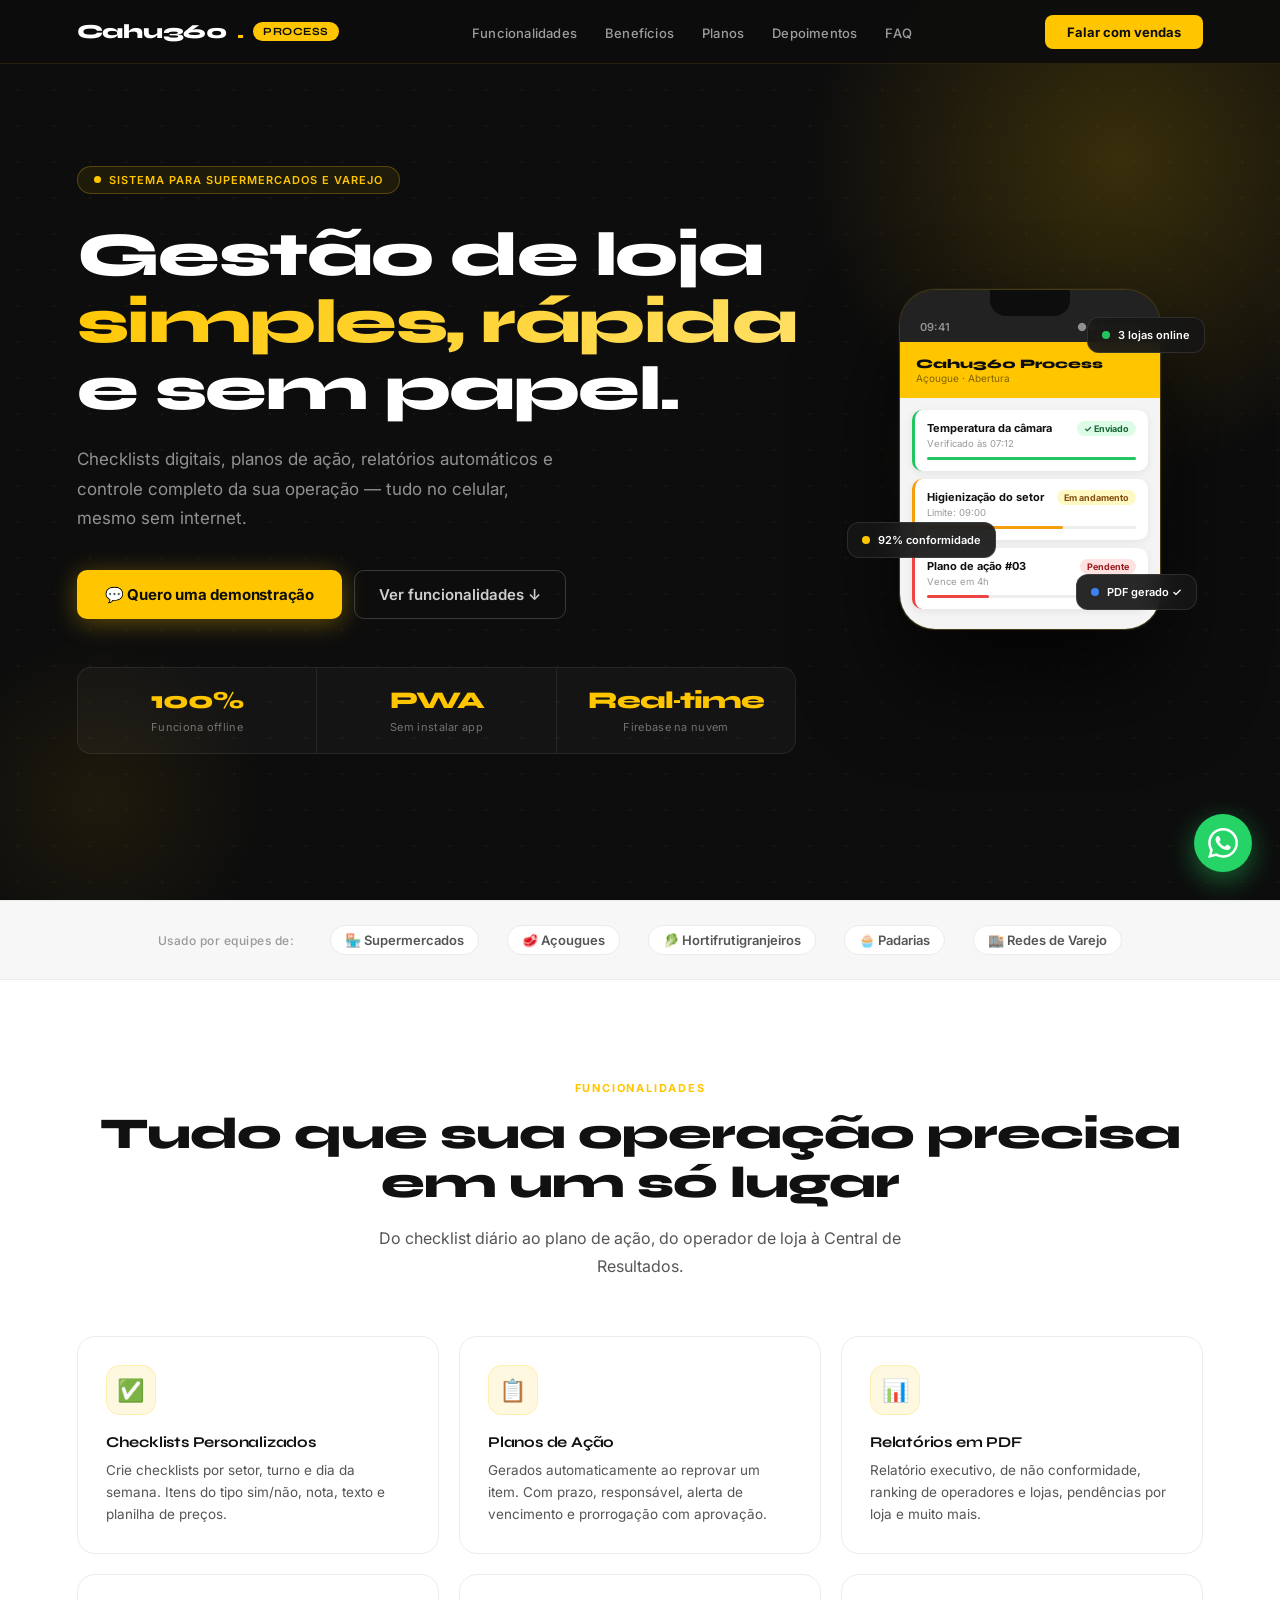
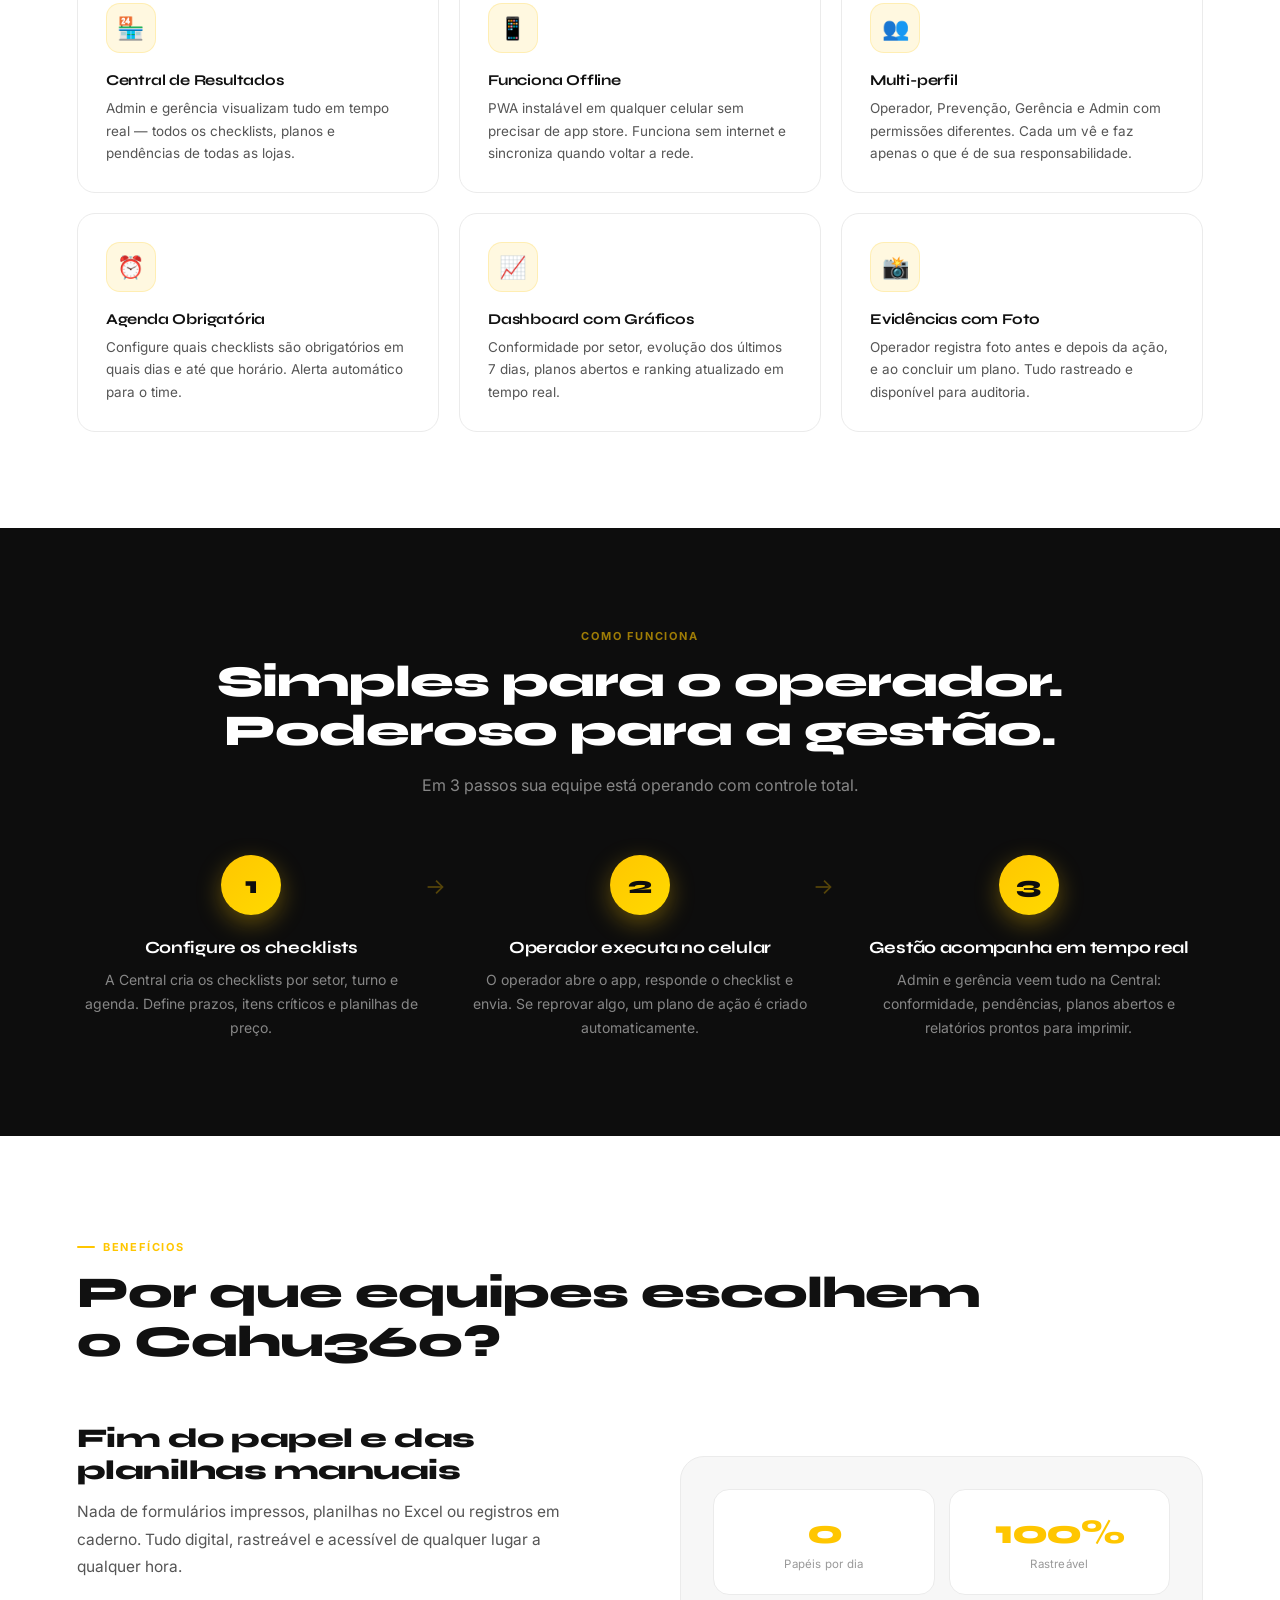
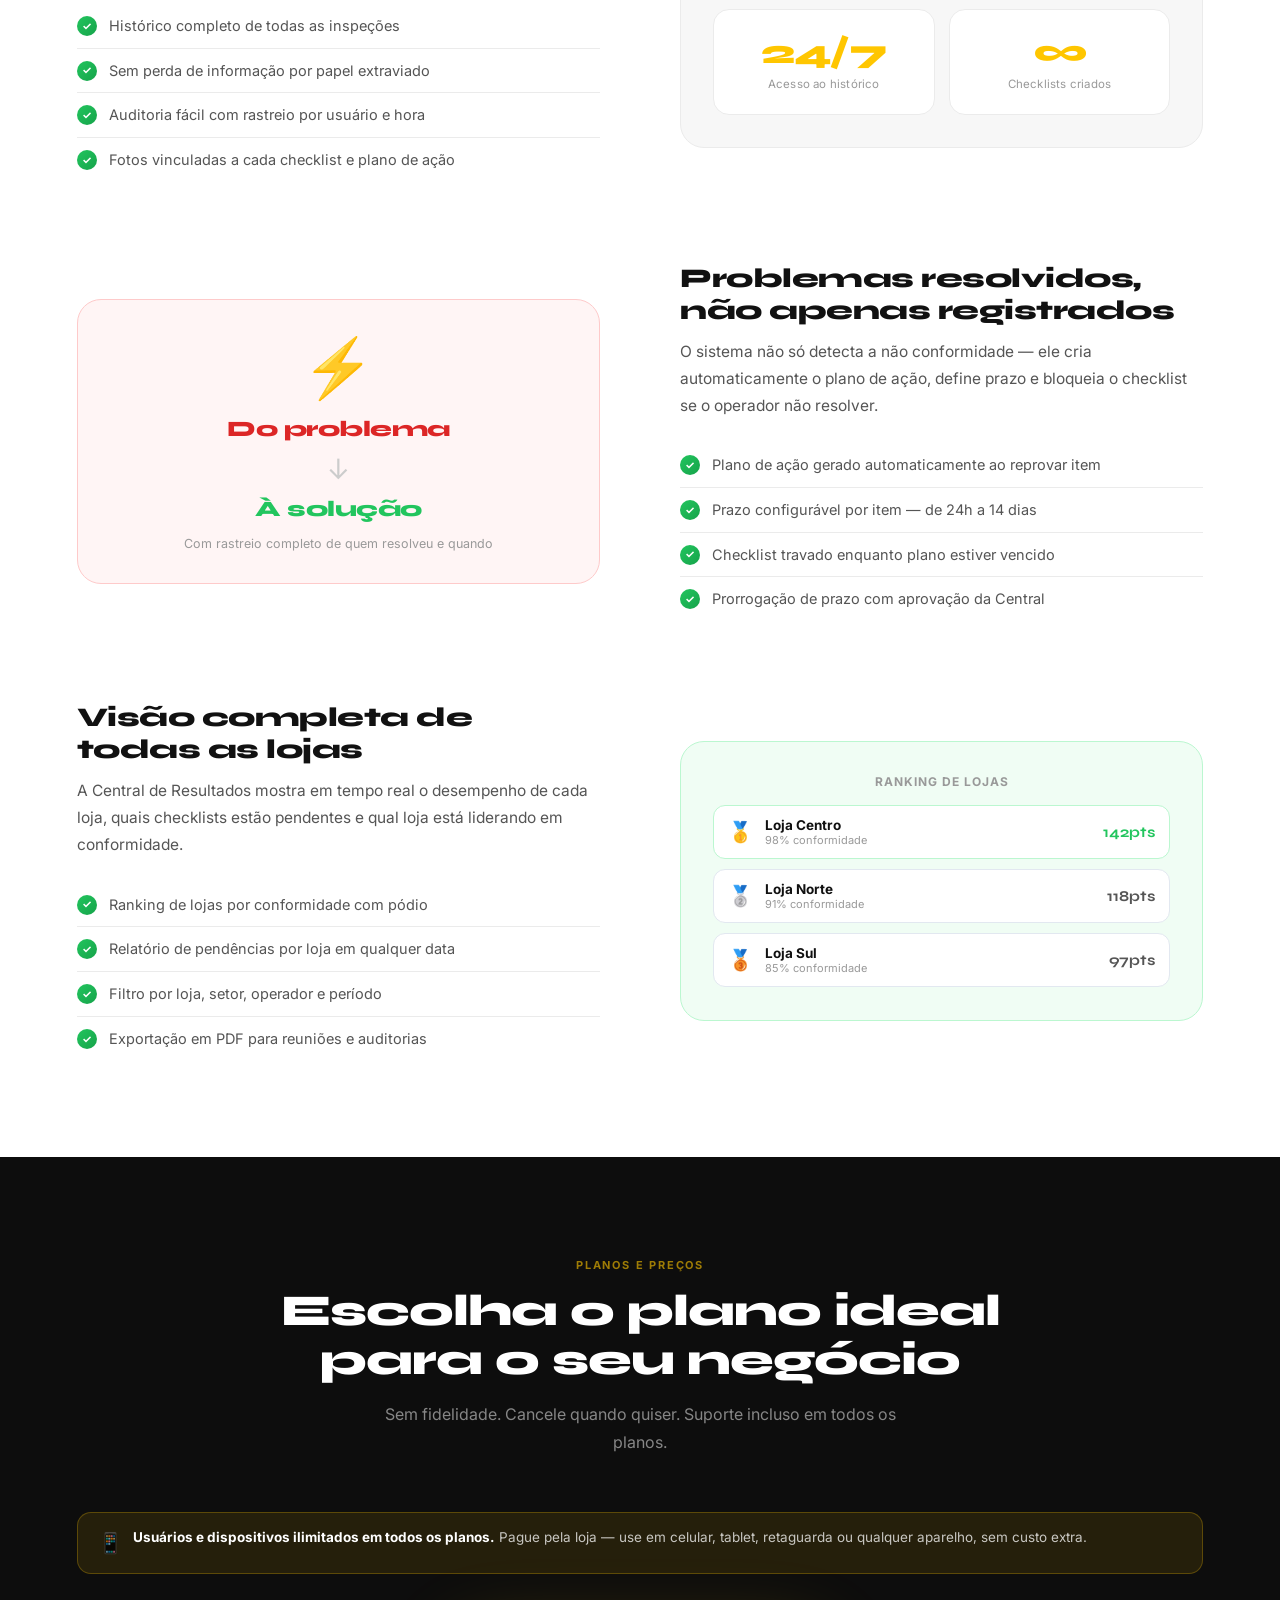
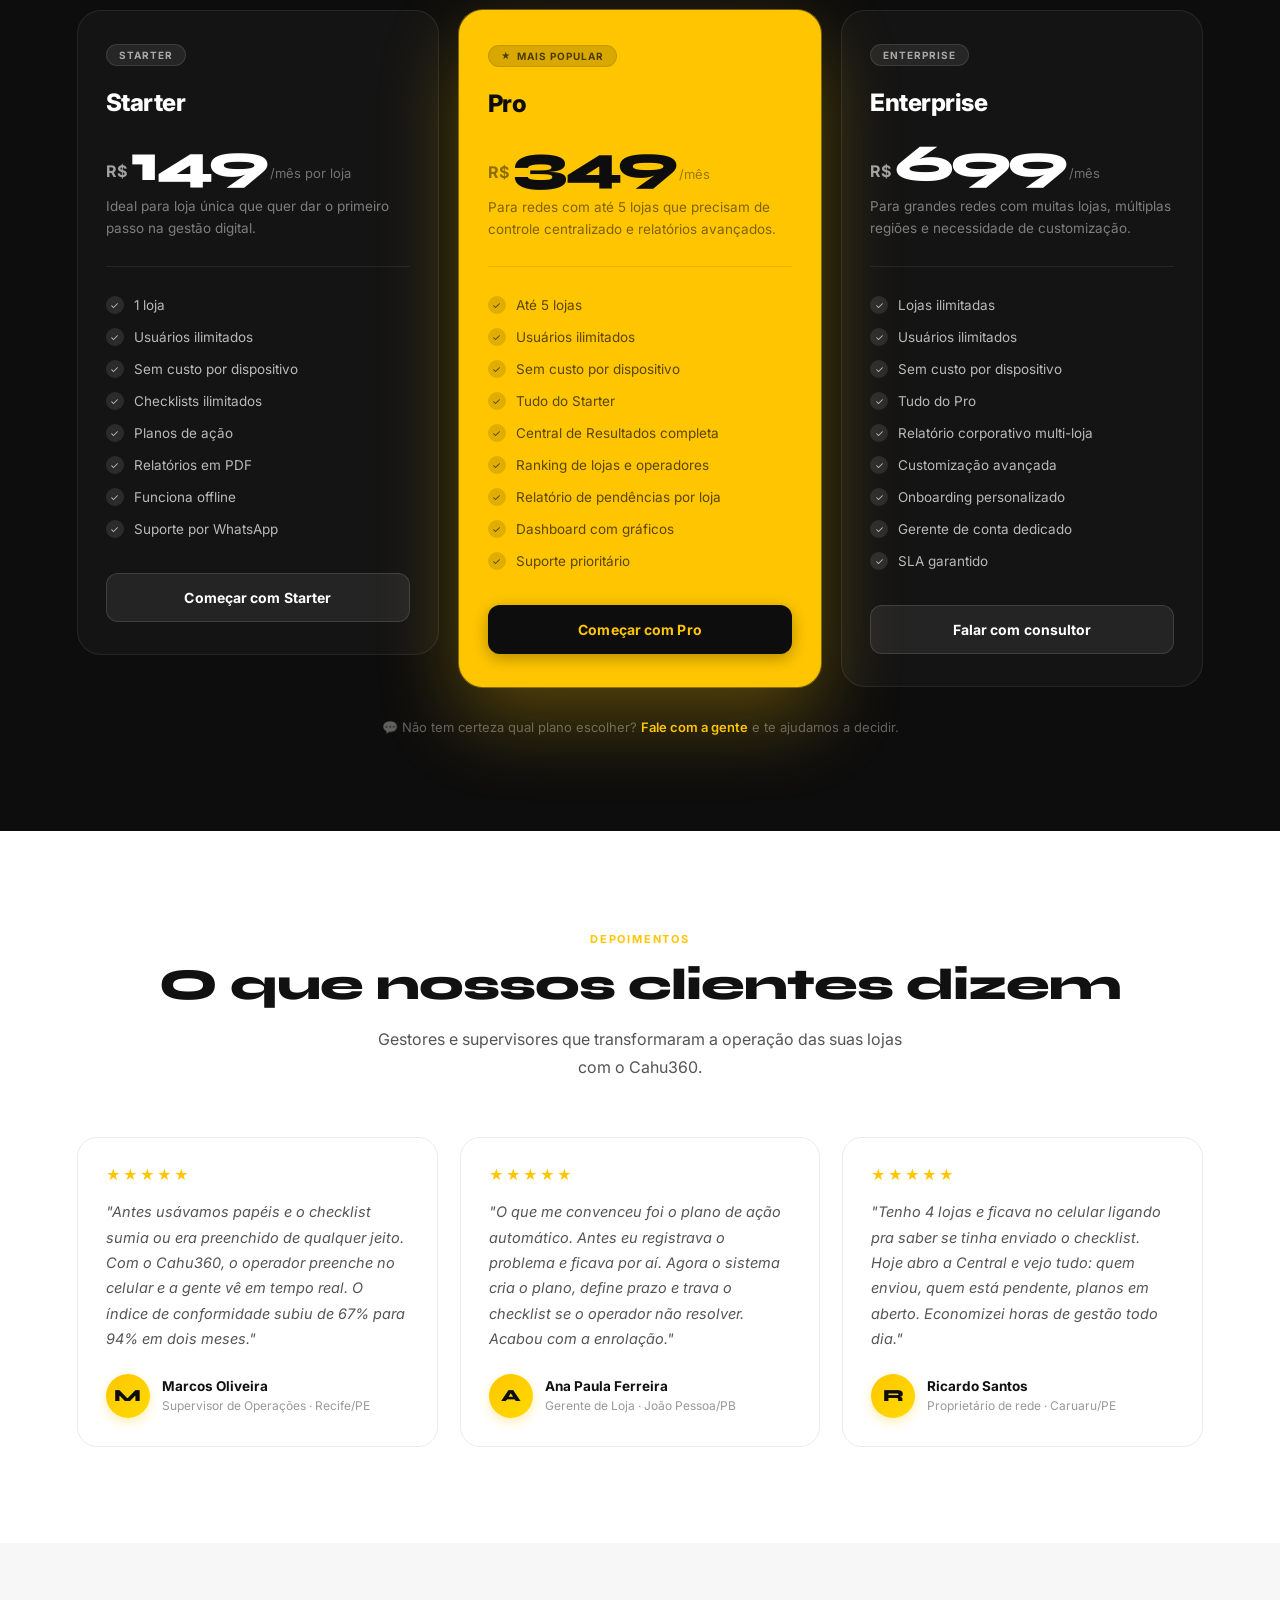
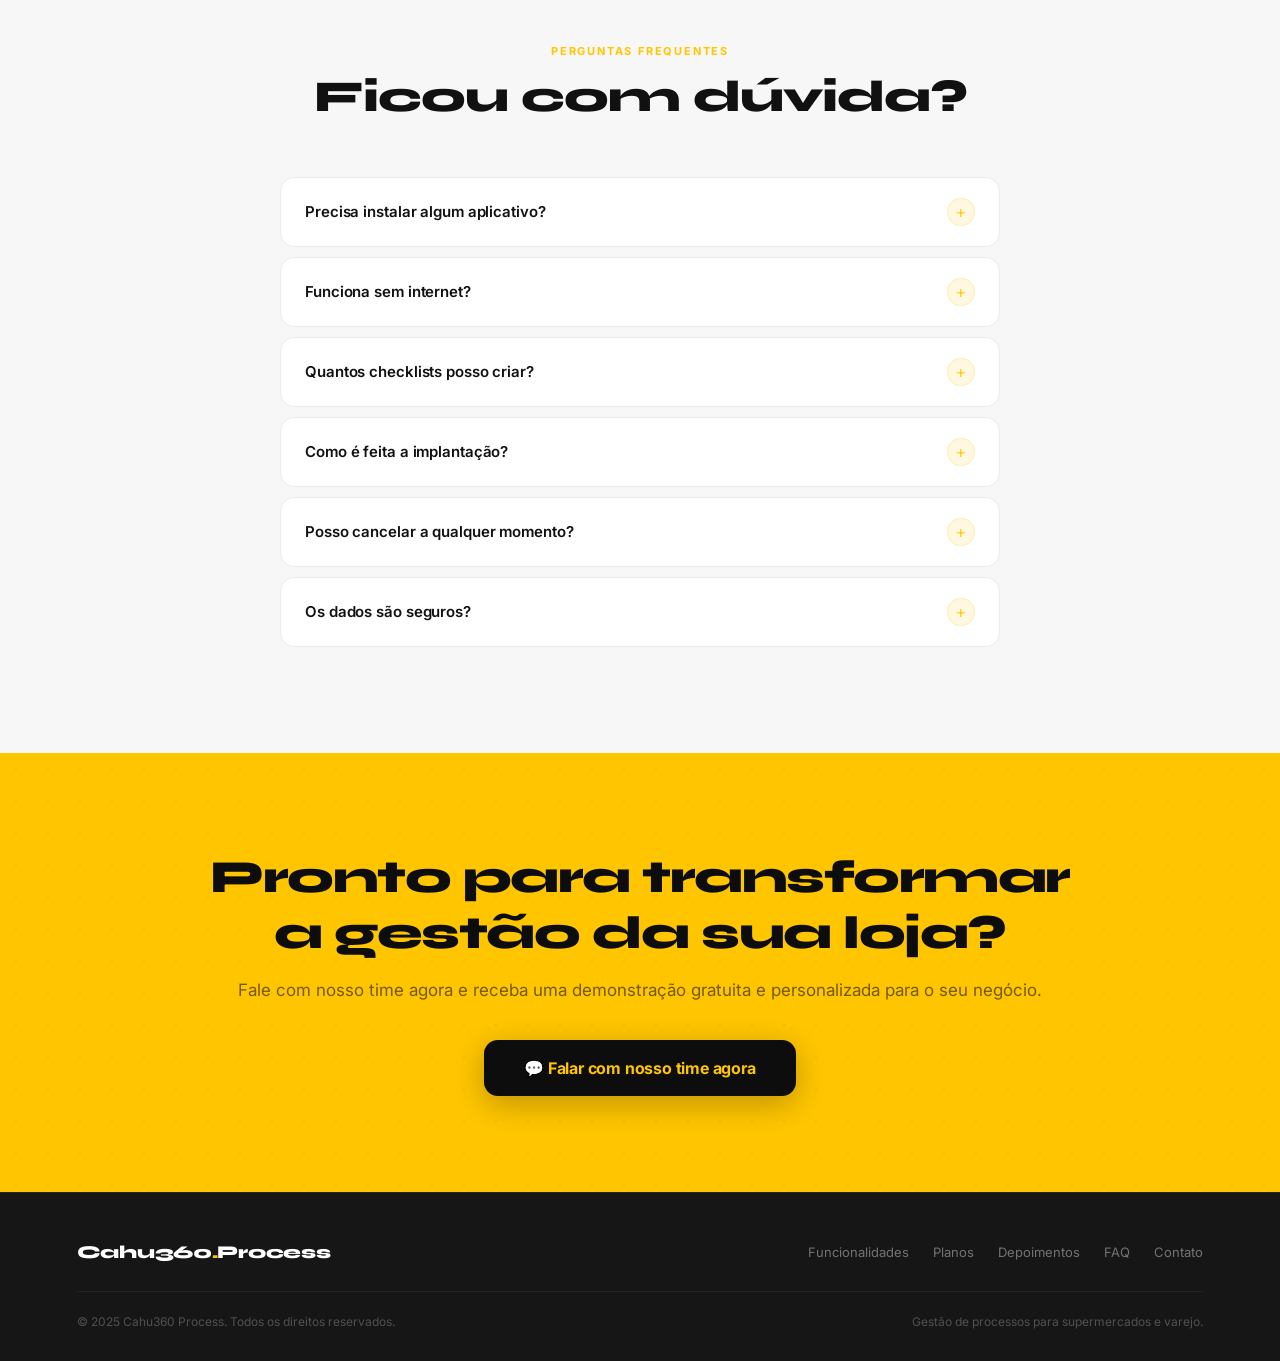
==== landing/index.html @ 12ea7ff2 "feat: planos — usuários e dispositivos ilimitados como argumento de venda Remove cap de 8 operadores" ====
<!DOCTYPE html>
<html lang="pt-BR">
<head>
  <meta charset="UTF-8"/>
  <meta name="viewport" content="width=device-width, initial-scale=1.0"/>
  <title>Cahu360 Process — Gestão de Loja Inteligente</title>
  <meta name="description" content="Sistema completo de gestão de processos para supermercados e redes de varejo. Checklists, planos de ação, relatórios e muito mais."/>
  <link rel="preconnect" href="https://fonts.googleapis.com"/>
  <link rel="preconnect" href="https://fonts.gstatic.com" crossorigin/>
  <link href="https://fonts.googleapis.com/css2?family=Syne:wght@400;600;700;800&family=Inter:wght@300;400;500;600;700&display=swap" rel="stylesheet"/>
  <style>
    *, *::before, *::after { box-sizing: border-box; margin: 0; padding: 0; }

    :root {
      --y: #FFC600;
      --yd: #e6b000;
      --yl: rgba(255,198,0,.12);
      --dark: #0d0d0d;
      --dark2: #161616;
      --dark3: #222;
      --t: #111;
      --t2: #555;
      --t3: #999;
      --white: #ffffff;
      --gray: #f7f7f7;
      --gray2: #ebebeb;
      --g: #22c55e;
      --r: #ef4444;
    }

    html { scroll-behavior: smooth; }

    body {
      font-family: 'Inter', sans-serif;
      color: var(--t);
      background: var(--white);
      overflow-x: hidden;
    }

    h1, h2, h3, h4 { font-family: 'Syne', sans-serif; }

    /* ── UTILITÁRIOS ── */
    .gradient-text {
      background: linear-gradient(135deg, #fff 10%, var(--y) 100%);
      -webkit-background-clip: text;
      -webkit-text-fill-color: transparent;
      background-clip: text;
    }
    .max { max-width: 1200px; margin: 0 auto; }

    /* ── NAV ── */
    nav {
      position: fixed; top: 0; left: 0; right: 0; z-index: 100;
      background: rgba(13,13,13,.95);
      backdrop-filter: blur(16px);
      border-bottom: 1px solid rgba(255,198,0,.1);
      padding: 0 6%;
      display: flex; align-items: center; justify-content: space-between;
      height: 64px;
      transition: background .3s;
    }
    .nav-logo {
      font-family: 'Syne', sans-serif;
      font-size: 20px; font-weight: 800;
      color: var(--white);
      text-decoration: none;
      display: flex; align-items: center; gap: 10px;
      letter-spacing: -.3px;
    }
    .nav-logo span { color: var(--y); }
    .nav-logo-badge {
      background: var(--y); color: var(--dark) !important;
      font-size: 11px; font-weight: 700;
      padding: 3px 10px; border-radius: 20px;
      text-transform: uppercase; letter-spacing: .5px;
      display: inline-block; flex-shrink: 0; white-space: nowrap;
    }
    .nav-links { display: flex; gap: 28px; list-style: none; }
    .nav-links a {
      color: rgba(255,255,255,.6);
      text-decoration: none; font-size: 13px; font-weight: 500;
      transition: color .2s; letter-spacing: .2px;
    }
    .nav-links a:hover { color: var(--y); }
    .nav-cta {
      background: var(--y); color: var(--dark);
      padding: 9px 22px; border-radius: 8px;
      font-weight: 700; font-size: 13px;
      text-decoration: none;
      transition: background .2s, transform .15s, box-shadow .2s;
      box-shadow: 0 0 0 0 rgba(255,198,0,0);
    }
    .nav-cta:hover { background: var(--yd); transform: translateY(-1px); box-shadow: 0 4px 16px rgba(255,198,0,.35); }
    .nav-hamburger { display: none; flex-direction: column; gap: 5px; cursor: pointer; background: none; border: none; padding: 4px; }
    .nav-hamburger span { width: 24px; height: 2px; background: var(--white); border-radius: 2px; display: block; transition: .3s; }
    .nav-mobile { display: none; position: fixed; top: 64px; left: 0; right: 0; background: var(--dark2); padding: 24px 6%; flex-direction: column; gap: 20px; z-index: 99; border-bottom: 1px solid rgba(255,198,0,.1); }
    .nav-mobile.open { display: flex; }
    .nav-mobile a { color: rgba(255,255,255,.8); text-decoration: none; font-size: 16px; font-weight: 500; }
    .nav-mobile .nav-cta { text-align: center; }

    /* ── HERO ── */
    .hero {
      background: var(--dark);
      min-height: 100vh;
      display: flex; align-items: center;
      padding: 100px 6% 80px;
      position: relative; overflow: hidden;
    }
    /* Grid de pontos no fundo */
    .hero::before {
      content: '';
      position: absolute; inset: 0;
      background-image: radial-gradient(rgba(255,198,0,.06) 1px, transparent 1px);
      background-size: 36px 36px;
      pointer-events: none;
    }
    /* Glow amarelo top-right */
    .hero-glow1 {
      position: absolute; top: -180px; right: -180px;
      width: 680px; height: 680px; border-radius: 50%;
      background: radial-gradient(circle, rgba(255,198,0,.18) 0%, transparent 65%);
      pointer-events: none;
    }
    /* Glow sutil bottom-left */
    .hero-glow2 {
      position: absolute; bottom: -80px; left: -80px;
      width: 360px; height: 360px; border-radius: 50%;
      background: radial-gradient(circle, rgba(255,198,0,.07) 0%, transparent 65%);
      pointer-events: none;
    }
    .hero-inner {
      max-width: 1200px; margin: 0 auto; width: 100%;
      display: grid; grid-template-columns: 1fr 1fr; gap: 60px; align-items: center;
      position: relative; z-index: 1;
    }
    .hero-badge {
      display: inline-flex; align-items: center; gap: 8px;
      background: rgba(255,198,0,.08); border: 1px solid rgba(255,198,0,.25);
      color: var(--y); padding: 6px 16px; border-radius: 99px;
      font-size: 11px; font-weight: 600; letter-spacing: 1px;
      text-transform: uppercase; margin-bottom: 28px;
    }
    .hero-badge .pulse {
      width: 7px; height: 7px; background: var(--y); border-radius: 50%;
      animation: pulse 2s infinite; flex-shrink: 0;
    }
    @keyframes pulse {
      0%,100% { box-shadow: 0 0 0 0 rgba(255,198,0,.5); }
      50% { box-shadow: 0 0 0 6px rgba(255,198,0,0); }
    }
    .hero h1 {
      font-size: clamp(38px, 5vw, 62px);
      font-weight: 800; line-height: 1.08;
      color: var(--white); margin-bottom: 22px;
      letter-spacing: -1.5px;
    }
    .hero h1 .highlight {
      position: relative; white-space: nowrap;
    }
    .hero h1 .highlight em {
      font-style: normal;
      background: linear-gradient(135deg, #FFC600, #FFE066);
      -webkit-background-clip: text;
      -webkit-text-fill-color: transparent;
      background-clip: text;
    }
    .hero p {
      font-size: 17px; line-height: 1.75;
      color: rgba(255,255,255,.55); margin-bottom: 36px;
      font-weight: 400; max-width: 480px;
    }
    .hero-actions { display: flex; gap: 12px; flex-wrap: wrap; }
    .btn-primary {
      background: var(--y); color: var(--dark);
      padding: 15px 28px; border-radius: 10px;
      font-weight: 700; font-size: 15px;
      text-decoration: none; display: inline-flex; align-items: center; gap: 8px;
      transition: background .2s, transform .15s, box-shadow .2s;
      box-shadow: 0 4px 24px rgba(255,198,0,.35);
      letter-spacing: -.2px;
    }
    .btn-primary:hover { background: var(--yd); transform: translateY(-2px); box-shadow: 0 10px 36px rgba(255,198,0,.45); }
    .btn-outline {
      border: 1.5px solid rgba(255,255,255,.18); color: rgba(255,255,255,.8);
      padding: 14px 24px; border-radius: 10px;
      font-weight: 600; font-size: 15px;
      text-decoration: none; display: inline-flex; align-items: center; gap: 8px;
      transition: border-color .2s, color .2s, background .2s;
    }
    .btn-outline:hover { border-color: rgba(255,198,0,.5); color: var(--y); background: rgba(255,198,0,.05); }

    /* Stats hero */
    .hero-stats {
      display: flex; gap: 0; margin-top: 48px;
      border: 1px solid rgba(255,255,255,.08); border-radius: 14px;
      overflow: hidden; background: rgba(255,255,255,.03);
    }
    .hero-stat {
      flex: 1; padding: 18px 20px; text-align: center;
      border-right: 1px solid rgba(255,255,255,.08);
    }
    .hero-stat:last-child { border-right: none; }
    .hero-stat strong {
      font-size: 24px; font-weight: 800; color: var(--y);
      font-family: 'Syne', sans-serif; display: block;
      letter-spacing: -1px;
    }
    .hero-stat span { font-size: 11px; color: rgba(255,255,255,.4); letter-spacing: .3px; }

    /* Mockup */
    .hero-visual {
      display: flex; justify-content: center; align-items: center;
      position: relative;
    }
    .mockup-wrap {
      position: relative;
    }
    .mockup-glow {
      position: absolute; top: 50%; left: 50%;
      transform: translate(-50%,-50%);
      width: 320px; height: 320px; border-radius: 50%;
      background: radial-gradient(circle, rgba(255,198,0,.22) 0%, transparent 65%);
      pointer-events: none; z-index: 0;
    }
    .mockup-phone {
      width: 262px;
      background: var(--dark2);
      border: 1.5px solid rgba(255,198,0,.2);
      border-radius: 36px;
      overflow: hidden;
      box-shadow: 0 48px 96px rgba(0,0,0,.7), 0 0 0 1px rgba(255,255,255,.04);
      position: relative; z-index: 1;
      animation: float 4s ease-in-out infinite;
    }
    @keyframes float {
      0%,100% { transform: translateY(0); }
      50% { transform: translateY(-10px); }
    }
    .mockup-notch {
      position: absolute; top: 0; left: 50%; transform: translateX(-50%);
      width: 80px; height: 26px; background: var(--dark);
      border-radius: 0 0 16px 16px; z-index: 2;
    }
    .mockup-statusbar {
      background: var(--dark3); padding: 30px 20px 8px;
      display: flex; justify-content: space-between; align-items: center;
    }
    .mockup-statusbar span { font-size: 11px; color: rgba(255,255,255,.5); font-weight: 600; }
    .mockup-header {
      background: var(--y); padding: 14px 16px;
      display: flex; align-items: center; gap: 10px;
    }
    .mockup-header-title { font-family: 'Syne', sans-serif; font-size: 13px; font-weight: 800; color: var(--dark); }
    .mockup-header-sub { font-size: 10px; color: rgba(0,0,0,.5); }
    .mockup-body { padding: 12px; background: #f4f4f4; }
    .mockup-card {
      background: var(--white); border-radius: 10px;
      padding: 11px 12px; margin-bottom: 8px;
      border-left: 3px solid var(--g);
      box-shadow: 0 2px 8px rgba(0,0,0,.07);
    }
    .mockup-card.warn { border-color: #f59e0b; }
    .mockup-card.red { border-color: var(--r); }
    .mockup-card-title { font-size: 11px; font-weight: 700; color: var(--t); margin-bottom: 3px; }
    .mockup-card-sub { font-size: 9.5px; color: var(--t3); }
    .mockup-card-badge { float: right; font-size: 9px; font-weight: 700; padding: 2px 7px; border-radius: 8px; }
    .mockup-card-badge.ok { background: #dcfce7; color: #166534; }
    .mockup-card-badge.warn { background: #fef9c3; color: #854d0e; }
    .mockup-card-badge.red { background: #fee2e2; color: #991b1b; }
    .mockup-progress { height: 3px; background: #eee; border-radius: 2px; margin-top: 8px; }
    .mockup-progress-fill { height: 100%; border-radius: 2px; background: var(--g); }

    /* Badges flutuantes */
    .mockup-float {
      position: absolute;
      background: rgba(22,22,22,.92);
      border: 1px solid rgba(255,255,255,.1);
      backdrop-filter: blur(12px);
      border-radius: 12px;
      padding: 10px 14px;
      font-size: 11px; font-weight: 600; color: var(--white);
      display: flex; align-items: center; gap: 8px;
      z-index: 2; white-space: nowrap;
      animation: floatBadge 5s ease-in-out infinite;
    }
    .mockup-float.f1 { top: 28px; right: -44px; animation-delay: .5s; }
    .mockup-float.f2 { bottom: 72px; left: -52px; animation-delay: 1.5s; }
    .mockup-float.f3 { bottom: 20px; right: -36px; animation-delay: 2.5s; }
    @keyframes floatBadge {
      0%,100% { transform: translateY(0); }
      50% { transform: translateY(-6px); }
    }
    .mockup-float .dot { width: 8px; height: 8px; border-radius: 50%; flex-shrink: 0; }

    /* ── SEÇÕES GERAIS ── */
    section { padding: 96px 6%; }
    .section-label {
      display: inline-flex; align-items: center; gap: 8px;
      font-size: 11px; font-weight: 700; letter-spacing: 1.8px;
      text-transform: uppercase; color: var(--y);
      margin-bottom: 14px;
    }
    .section-label::before {
      content: '';
      width: 18px; height: 2px; background: var(--y); border-radius: 2px; display: block;
    }
    .section-title {
      font-size: clamp(28px, 4vw, 44px);
      font-weight: 800; line-height: 1.12;
      margin-bottom: 16px; letter-spacing: -1px;
    }
    .section-sub {
      font-size: 16px; color: var(--t2); line-height: 1.75;
      max-width: 560px; font-weight: 400;
    }
    .section-header { margin-bottom: 56px; }
    .section-header.center { text-align: center; }
    .section-header.center .section-sub { margin: 0 auto; }
    .section-header.center .section-label { justify-content: center; }
    .section-header.center .section-label::before { display: none; }

    /* ── SOCIAL PROOF BAR ── */
    .proof-bar {
      background: var(--gray); padding: 24px 6%;
      border-top: 1px solid var(--gray2); border-bottom: 1px solid var(--gray2);
    }
    .proof-inner {
      max-width: 1200px; margin: 0 auto;
      display: flex; align-items: center; gap: 36px; flex-wrap: wrap; justify-content: center;
    }
    .proof-label { font-size: 12px; color: var(--t3); font-weight: 500; white-space: nowrap; letter-spacing: .5px; }
    .proof-items { display: flex; gap: 28px; flex-wrap: wrap; justify-content: center; }
    .proof-item {
      font-size: 13px; font-weight: 600; color: var(--t2);
      display: flex; align-items: center; gap: 6px;
      padding: 6px 14px; background: var(--white); border-radius: 99px;
      border: 1px solid var(--gray2);
    }

    /* ── FUNCIONALIDADES ── */
    .features-grid {
      display: grid; grid-template-columns: repeat(auto-fit, minmax(280px, 1fr));
      gap: 20px;
    }
    .feature-card {
      background: var(--white); border: 1.5px solid var(--gray2);
      border-radius: 18px; padding: 28px;
      transition: border-color .25s, transform .25s, box-shadow .25s;
      position: relative; overflow: hidden;
    }
    .feature-card::after {
      content: '';
      position: absolute; inset: 0;
      background: linear-gradient(135deg, rgba(255,198,0,.04) 0%, transparent 60%);
      opacity: 0; transition: opacity .3s;
      border-radius: 18px;
    }
    .feature-card:hover { border-color: rgba(255,198,0,.4); transform: translateY(-5px); box-shadow: 0 16px 48px rgba(0,0,0,.08); }
    .feature-card:hover::after { opacity: 1; }
    .feature-icon {
      width: 50px; height: 50px; border-radius: 14px;
      background: var(--yl); display: flex; align-items: center; justify-content: center;
      font-size: 22px; margin-bottom: 18px;
      border: 1px solid rgba(255,198,0,.2);
    }
    .feature-card h3 { font-size: 15px; font-weight: 700; margin-bottom: 8px; letter-spacing: -.2px; }
    .feature-card p { font-size: 13.5px; color: var(--t2); line-height: 1.65; }

    /* Stagger animations for features */
    .features-grid .feature-card:nth-child(1) { --delay: 0s; }
    .features-grid .feature-card:nth-child(2) { --delay: .07s; }
    .features-grid .feature-card:nth-child(3) { --delay: .14s; }
    .features-grid .feature-card:nth-child(4) { --delay: .21s; }
    .features-grid .feature-card:nth-child(5) { --delay: .28s; }
    .features-grid .feature-card:nth-child(6) { --delay: .35s; }
    .features-grid .feature-card:nth-child(7) { --delay: .42s; }
    .features-grid .feature-card:nth-child(8) { --delay: .49s; }
    .features-grid .feature-card:nth-child(9) { --delay: .56s; }

    /* ── COMO FUNCIONA ── */
    .how-section { background: var(--dark); }
    .how-section .section-title { color: var(--white); }
    .how-section .section-sub { color: rgba(255,255,255,.5); }
    .how-steps {
      display: grid; grid-template-columns: repeat(auto-fit, minmax(240px, 1fr));
      gap: 40px;
    }
    .how-step { text-align: center; position: relative; }
    .how-step-num {
      width: 60px; height: 60px; border-radius: 50%;
      background: linear-gradient(135deg, var(--y) 0%, #ffda00 100%);
      color: var(--dark);
      font-family: 'Syne', sans-serif; font-weight: 800; font-size: 24px;
      display: flex; align-items: center; justify-content: center;
      margin: 0 auto 22px;
      box-shadow: 0 8px 24px rgba(255,198,0,.35);
    }
    .how-step h3 { font-size: 17px; font-weight: 700; color: var(--white); margin-bottom: 10px; letter-spacing: -.3px; }
    .how-step p { font-size: 14px; color: rgba(255,255,255,.5); line-height: 1.7; }

    /* Linha conectora entre steps */
    .how-steps .how-step:not(:last-child)::after {
      content: '→';
      position: absolute; top: 18px; right: -20px;
      color: rgba(255,198,0,.3); font-size: 22px;
    }
    @media (max-width: 900px) {
      .how-steps .how-step::after { display: none; }
    }

    /* ── BENEFÍCIOS ── */
    .benefits-row {
      display: grid; grid-template-columns: 1fr 1fr; gap: 80px; align-items: center;
      margin-bottom: 80px;
    }
    .benefits-row:last-child { margin-bottom: 0; }
    .benefits-row.reverse .benefits-text { order: 2; }
    .benefits-row.reverse .benefits-visual { order: 1; }
    .benefit-list { list-style: none; margin-top: 24px; }
    .benefit-list li {
      display: flex; align-items: flex-start; gap: 12px;
      padding: 11px 0; border-bottom: 1px solid var(--gray2);
      font-size: 14.5px; color: var(--t2); line-height: 1.5;
    }
    .benefit-list li:last-child { border: none; }
    .benefit-check {
      width: 20px; height: 20px; border-radius: 50%;
      background: linear-gradient(135deg, #22c55e, #16a34a);
      display: flex; align-items: center; justify-content: center;
      flex-shrink: 0; margin-top: 1px;
      font-size: 11px; color: white; font-weight: 700;
    }
    .benefits-visual {
      background: var(--gray); border-radius: 24px;
      padding: 32px; min-height: 280px;
      display: flex; align-items: center; justify-content: center;
      border: 1.5px solid var(--gray2);
    }
    .stat-grid { display: grid; grid-template-columns: 1fr 1fr; gap: 14px; width: 100%; }
    .stat-box {
      background: var(--white); border-radius: 16px;
      padding: 22px 18px; text-align: center;
      border: 1.5px solid var(--gray2);
      transition: transform .2s, box-shadow .2s;
    }
    .stat-box:hover { transform: translateY(-3px); box-shadow: 0 8px 24px rgba(0,0,0,.07); }
    .stat-box strong {
      font-family: 'Syne', sans-serif; font-size: 34px; font-weight: 800;
      display: block; color: var(--y); letter-spacing: -1.5px;
    }
    .stat-box span { font-size: 11.5px; color: var(--t3); letter-spacing: .2px; }

    /* ── PLANOS ── */
    .plans-section { background: var(--dark); }
    .plans-section .section-title { color: var(--white); }
    .plans-section .section-sub { color: rgba(255,255,255,.5); }
    .plans-grid {
      display: grid; grid-template-columns: repeat(3, 1fr);
      gap: 20px; align-items: start;
    }

    /* Card base */
    .plan-card {
      background: rgba(255,255,255,.03);
      border: 1px solid rgba(255,255,255,.08);
      border-radius: 24px; padding: 32px 28px;
      transition: transform .25s, box-shadow .25s, border-color .25s;
      position: relative; overflow: hidden;
    }
    .plan-card:hover { transform: translateY(-6px); box-shadow: 0 24px 60px rgba(0,0,0,.4); border-color: rgba(255,198,0,.2); }

    /* Card featured */
    .plan-card.featured {
      background: var(--y);
      border-color: var(--y);
      transform: scale(1.04) translateY(-8px);
      box-shadow: 0 32px 80px rgba(255,198,0,.3), 0 0 0 1px rgba(255,198,0,.4);
    }
    .plan-card.featured:hover { transform: scale(1.04) translateY(-14px); box-shadow: 0 40px 100px rgba(255,198,0,.4); }

    /* Shimmer no card featured */
    .plan-card.featured::after {
      content: '';
      position: absolute; top: 0; left: -100%;
      width: 60%; height: 100%;
      background: linear-gradient(105deg, transparent, rgba(255,255,255,.18), transparent);
      animation: shimmer 3.5s infinite;
      pointer-events: none;
    }
    @keyframes shimmer {
      0% { left: -100%; }
      100% { left: 160%; }
    }

    .plan-badge {
      display: inline-flex; align-items: center; gap: 6px;
      font-size: 10px; font-weight: 700;
      padding: 4px 12px; border-radius: 99px;
      background: rgba(255,255,255,.08); color: rgba(255,255,255,.6);
      text-transform: uppercase; letter-spacing: 1px; margin-bottom: 22px;
      border: 1px solid rgba(255,255,255,.1);
    }
    .plan-badge.hot {
      background: rgba(0,0,0,.15); color: rgba(0,0,0,.65);
      border-color: rgba(0,0,0,.1);
    }
    .plan-badge.hot::before { content: '★'; font-size: 9px; }

    .plan-name { font-size: 24px; font-weight: 800; color: var(--white); margin-bottom: 10px; letter-spacing: -.5px; }
    .plan-card.featured .plan-name { color: var(--dark); }

    .plan-price { margin: 20px 0 6px; display: flex; align-items: flex-end; gap: 4px; }
    .plan-price .currency { font-size: 16px; font-weight: 700; color: rgba(255,255,255,.6); padding-bottom: 8px; }
    .plan-price strong { font-family: 'Syne', sans-serif; font-size: 52px; font-weight: 800; color: var(--white); line-height: 1; letter-spacing: -3px; }
    .plan-price .period { font-size: 13px; color: rgba(255,255,255,.4); padding-bottom: 8px; }
    .plan-card.featured .plan-price .currency { color: rgba(0,0,0,.45); }
    .plan-card.featured .plan-price strong { color: var(--dark); }
    .plan-card.featured .plan-price .period { color: rgba(0,0,0,.4); }

    .plan-desc { font-size: 13.5px; color: rgba(255,255,255,.45); margin-bottom: 26px; line-height: 1.65; }
    .plan-card.featured .plan-desc { color: rgba(0,0,0,.5); }

    .plan-divider { height: 1px; background: rgba(255,255,255,.07); margin-bottom: 22px; }
    .plan-card.featured .plan-divider { background: rgba(0,0,0,.1); }

    .plan-features { list-style: none; margin-bottom: 28px; }
    .plan-features li {
      display: flex; align-items: center; gap: 10px;
      font-size: 13.5px; color: rgba(255,255,255,.7);
      padding: 7px 0;
    }
    .plan-card.featured .plan-features li { color: rgba(0,0,0,.65); }
    .plan-features li .check {
      width: 18px; height: 18px; border-radius: 50%;
      background: rgba(255,255,255,.1);
      display: flex; align-items: center; justify-content: center;
      font-size: 10px; flex-shrink: 0;
    }
    .plan-card.featured .plan-features li .check { background: rgba(0,0,0,.12); }

    .plan-cta {
      display: block; text-align: center; text-decoration: none;
      padding: 15px; border-radius: 12px;
      font-weight: 700; font-size: 14px;
      background: rgba(255,255,255,.07); color: var(--white);
      border: 1px solid rgba(255,255,255,.12);
      transition: background .2s, transform .15s;
      letter-spacing: .1px;
    }
    .plan-cta:hover { background: rgba(255,255,255,.14); transform: translateY(-1px); }
    .plan-card.featured .plan-cta {
      background: var(--dark); color: var(--y);
      border-color: transparent;
      box-shadow: 0 4px 16px rgba(0,0,0,.3);
    }
    .plan-card.featured .plan-cta:hover { background: #1a1a1a; }
    .plans-note { text-align: center; margin-top: 32px; font-size: 13px; color: rgba(255,255,255,.35); }
    .plans-highlight {
      display: flex; align-items: flex-start; gap: 10px;
      background: rgba(255,198,0,.1); border: 1px solid rgba(255,198,0,.25);
      border-radius: 14px; padding: 14px 20px;
      margin-bottom: 36px; font-size: 13.5px; color: rgba(255,255,255,.75);
      line-height: 1.55;
    }
    .plans-highlight strong { color: #fff; }
    .plans-highlight span:first-child { font-size: 20px; flex-shrink: 0; margin-top: 1px; }

    /* ── DEPOIMENTOS ── */
    .testimonials-grid {
      display: grid; grid-template-columns: repeat(auto-fit, minmax(300px, 1fr));
      gap: 22px;
    }
    .testimonial-card {
      background: var(--white); border: 1.5px solid var(--gray2);
      border-radius: 20px; padding: 28px;
      transition: transform .25s, box-shadow .25s, border-color .25s;
    }
    .testimonial-card:hover { transform: translateY(-4px); box-shadow: 0 16px 48px rgba(0,0,0,.07); border-color: rgba(255,198,0,.35); }
    .testimonial-stars { color: var(--y); font-size: 14px; margin-bottom: 16px; letter-spacing: 2px; }
    .testimonial-text { font-size: 14.5px; line-height: 1.75; color: var(--t2); margin-bottom: 22px; font-style: italic; }
    .testimonial-author { display: flex; align-items: center; gap: 12px; }
    .testimonial-avatar {
      width: 44px; height: 44px; border-radius: 50%;
      background: linear-gradient(135deg, var(--y), #ffda00);
      display: flex; align-items: center; justify-content: center;
      font-family: 'Syne', sans-serif; font-weight: 800; font-size: 17px; color: var(--dark);
      flex-shrink: 0; box-shadow: 0 4px 12px rgba(255,198,0,.3);
    }
    .testimonial-author strong { font-size: 13.5px; font-weight: 700; display: block; }
    .testimonial-author span { font-size: 12px; color: var(--t3); }

    /* ── FAQ ── */
    .faq-section { background: var(--gray); }
    .faq-list { max-width: 720px; margin: 0 auto; }
    .faq-item {
      background: var(--white); border-radius: 14px;
      margin-bottom: 10px; overflow: hidden;
      border: 1.5px solid var(--gray2);
      transition: border-color .2s;
    }
    .faq-item:hover { border-color: rgba(255,198,0,.3); }
    .faq-item.open { border-color: rgba(255,198,0,.4); }
    .faq-q {
      padding: 20px 24px; cursor: pointer;
      display: flex; align-items: center; justify-content: space-between;
      font-weight: 600; font-size: 15px; letter-spacing: -.1px;
      user-select: none; gap: 16px;
    }
    .faq-icon {
      width: 28px; height: 28px; border-radius: 50%;
      background: var(--yl); border: 1px solid rgba(255,198,0,.2);
      display: flex; align-items: center; justify-content: center;
      color: var(--y); font-size: 18px; font-weight: 300;
      transition: transform .3s, background .2s; flex-shrink: 0;
    }
    .faq-a { font-size: 14px; color: var(--t2); line-height: 1.75; max-height: 0; overflow: hidden; transition: max-height .38s ease, padding .3s; }
    .faq-item.open .faq-a { max-height: 320px; padding: 0 24px 22px; }
    .faq-item.open .faq-icon { transform: rotate(45deg); background: var(--y); color: var(--dark); }

    /* ── CTA FINAL ── */
    .cta-section {
      background: var(--y);
      padding: 96px 6%;
      position: relative; overflow: hidden;
    }
    .cta-section::before {
      content: '';
      position: absolute; inset: 0;
      background-image: radial-gradient(rgba(0,0,0,.04) 1px, transparent 1px);
      background-size: 32px 32px;
    }
    .cta-inner { text-align: center; position: relative; z-index: 1; }
    .cta-section h2 { font-size: clamp(28px, 4vw, 46px); font-weight: 800; color: var(--dark); margin-bottom: 16px; letter-spacing: -1.5px; }
    .cta-section p { font-size: 17px; color: rgba(0,0,0,.55); margin-bottom: 36px; line-height: 1.6; }
    .btn-dark {
      background: var(--dark); color: var(--y);
      padding: 18px 40px; border-radius: 14px;
      font-weight: 700; font-size: 16px; text-decoration: none;
      display: inline-flex; align-items: center; gap: 10px;
      transition: background .2s, transform .15s, box-shadow .2s;
      box-shadow: 0 8px 32px rgba(0,0,0,.25);
      letter-spacing: -.2px;
    }
    .btn-dark:hover { background: #1a1a1a; transform: translateY(-2px); box-shadow: 0 14px 40px rgba(0,0,0,.35); }

    /* ── FOOTER ── */
    footer {
      background: var(--dark2); padding: 48px 6% 32px;
      border-top: 1px solid rgba(255,198,0,.08);
    }
    .footer-inner {
      max-width: 1200px; margin: 0 auto;
      display: flex; justify-content: space-between; align-items: center;
      flex-wrap: wrap; gap: 20px;
    }
    .footer-logo { font-family: 'Syne', sans-serif; font-size: 18px; font-weight: 800; color: var(--white); letter-spacing: -.3px; }
    .footer-logo span { color: var(--y); }
    .footer-links { display: flex; gap: 24px; flex-wrap: wrap; }
    .footer-links a { color: rgba(255,255,255,.4); text-decoration: none; font-size: 13px; transition: color .2s; }
    .footer-links a:hover { color: var(--y); }
    .footer-bottom {
      max-width: 1200px; margin: 28px auto 0;
      padding-top: 22px; border-top: 1px solid rgba(255,255,255,.05);
      display: flex; justify-content: space-between; align-items: center; flex-wrap: wrap; gap: 12px;
    }
    .footer-bottom p { font-size: 12px; color: rgba(255,255,255,.25); }

    /* ── WHATSAPP FLOAT ── */
    .wa-float {
      position: fixed; bottom: 28px; right: 28px; z-index: 200;
      width: 58px; height: 58px; border-radius: 50%;
      background: #25D366;
      display: flex; align-items: center; justify-content: center;
      box-shadow: 0 8px 28px rgba(37,211,102,.45);
      text-decoration: none;
      transition: transform .2s, box-shadow .2s;
    }
    .wa-float:hover { transform: scale(1.12); box-shadow: 0 14px 36px rgba(37,211,102,.55); }
    .wa-float svg { width: 30px; height: 30px; fill: white; }

    /* ── ANIMAÇÕES ── */
    .fade-up {
      opacity: 0;
      transform: translateY(28px);
      transition: opacity .65s ease, transform .65s ease;
      transition-delay: var(--delay, 0s);
    }
    .fade-up.visible { opacity: 1; transform: translateY(0); }

    .fade-left {
      opacity: 0;
      transform: translateX(-32px);
      transition: opacity .65s ease, transform .65s ease;
    }
    .fade-left.visible { opacity: 1; transform: translateX(0); }

    .fade-right {
      opacity: 0;
      transform: translateX(32px);
      transition: opacity .65s ease, transform .65s ease;
    }
    .fade-right.visible { opacity: 1; transform: translateX(0); }

    /* ── RESPONSIVE ── */
    @media (max-width: 1024px) {
      .plans-grid { grid-template-columns: 1fr; max-width: 420px; margin: 0 auto; }
      .plan-card.featured { transform: none; }
      .plan-card.featured:hover { transform: translateY(-6px); }
    }
    @media (max-width: 900px) {
      .hero-inner { grid-template-columns: 1fr; gap: 48px; }
      .hero-visual { display: none; }
      .benefits-row { grid-template-columns: 1fr; gap: 40px; }
      .benefits-row.reverse .benefits-text { order: 1; }
      .benefits-row.reverse .benefits-visual { order: 2; }
      .nav-links { display: none; }
      .nav-cta { display: none; }
      .nav-hamburger { display: flex; }
    }
    @media (max-width: 600px) {
      section { padding: 64px 5%; }
      .hero { padding: 90px 5% 64px; }
      .hero-stats { flex-direction: column; }
      .hero-stat { border-right: none; border-bottom: 1px solid rgba(255,255,255,.08); }
      .hero-stat:last-child { border-bottom: none; }
    }
  </style>
</head>
<body>

<!-- NAV -->
<nav>
  <a class="nav-logo" href="#">
    Cahu360<span>.</span>
    <span class="nav-logo-badge">Process</span>
  </a>
  <ul class="nav-links">
    <li><a href="#funcionalidades">Funcionalidades</a></li>
    <li><a href="#beneficios">Benefícios</a></li>
    <li><a href="#planos">Planos</a></li>
    <li><a href="#depoimentos">Depoimentos</a></li>
    <li><a href="#faq">FAQ</a></li>
  </ul>
  <a class="nav-cta" href="https://wa.me/5581991665457?text=Ol%C3%A1%2C%20quero%20conhecer%20o%20Cahu360%20Process!" target="_blank">Falar com vendas</a>
  <button class="nav-hamburger" onclick="toggleMenu()" aria-label="Menu">
    <span></span><span></span><span></span>
  </button>
</nav>
<div class="nav-mobile" id="nav-mobile">
  <a href="#funcionalidades" onclick="toggleMenu()">Funcionalidades</a>
  <a href="#beneficios" onclick="toggleMenu()">Benefícios</a>
  <a href="#planos" onclick="toggleMenu()">Planos</a>
  <a href="#depoimentos" onclick="toggleMenu()">Depoimentos</a>
  <a href="#faq" onclick="toggleMenu()">FAQ</a>
  <a class="nav-cta" href="https://wa.me/5581991665457?text=Ol%C3%A1%2C%20quero%20conhecer%20o%20Cahu360%20Process!" target="_blank">Falar com vendas →</a>
</div>

<!-- HERO -->
<section class="hero">
  <div class="hero-glow1"></div>
  <div class="hero-glow2"></div>
  <div class="hero-inner">
    <div class="hero-content">
      <div class="hero-badge">
        <span class="pulse"></span>
        Sistema para supermercados e varejo
      </div>
      <h1>Gestão de loja <span class="highlight"><em>simples, rápida</em></span><br/>e sem papel.</h1>
      <p>Checklists digitais, planos de ação, relatórios automáticos e controle completo da sua operação — tudo no celular, mesmo sem internet.</p>
      <div class="hero-actions">
        <a class="btn-primary" href="https://wa.me/5581991665457?text=Ol%C3%A1%2C%20quero%20uma%20demonstra%C3%A7%C3%A3o%20do%20Cahu360%20Process!" target="_blank">
          💬 Quero uma demonstração
        </a>
        <a class="btn-outline" href="#funcionalidades">Ver funcionalidades ↓</a>
      </div>
      <div class="hero-stats">
        <div class="hero-stat">
          <strong>100%</strong>
          <span>Funciona offline</span>
        </div>
        <div class="hero-stat">
          <strong>PWA</strong>
          <span>Sem instalar app</span>
        </div>
        <div class="hero-stat">
          <strong>Real‑time</strong>
          <span>Firebase na nuvem</span>
        </div>
      </div>
    </div>
    <div class="hero-visual">
      <div class="mockup-wrap">
        <div class="mockup-glow"></div>
        <div class="mockup-phone">
          <div class="mockup-notch"></div>
          <div class="mockup-statusbar">
            <span>09:41</span>
            <span>●●● 100%</span>
          </div>
          <div class="mockup-header">
            <div>
              <div class="mockup-header-title">Cahu360 Process</div>
              <div class="mockup-header-sub">Açougue · Abertura</div>
            </div>
          </div>
          <div class="mockup-body">
            <div class="mockup-card">
              <span class="mockup-card-badge ok">✓ Enviado</span>
              <div class="mockup-card-title">Temperatura da câmara</div>
              <div class="mockup-card-sub">Verificado às 07:12</div>
              <div class="mockup-progress"><div class="mockup-progress-fill" style="width:100%"></div></div>
            </div>
            <div class="mockup-card warn">
              <span class="mockup-card-badge warn">Em andamento</span>
              <div class="mockup-card-title">Higienização do setor</div>
              <div class="mockup-card-sub">Limite: 09:00</div>
              <div class="mockup-progress"><div class="mockup-progress-fill" style="width:65%;background:#f59e0b"></div></div>
            </div>
            <div class="mockup-card red">
              <span class="mockup-card-badge red">Pendente</span>
              <div class="mockup-card-title">Plano de ação #03</div>
              <div class="mockup-card-sub">Vence em 4h</div>
              <div class="mockup-progress"><div class="mockup-progress-fill" style="width:30%;background:#ef4444"></div></div>
            </div>
          </div>
        </div>
        <div class="mockup-float f1">
          <div class="dot" style="background:#22c55e"></div>
          <span>3 lojas online</span>
        </div>
        <div class="mockup-float f2">
          <div class="dot" style="background:#FFC600"></div>
          <span>92% conformidade</span>
        </div>
        <div class="mockup-float f3">
          <div class="dot" style="background:#3b82f6"></div>
          <span>PDF gerado ✓</span>
        </div>
      </div>
    </div>
  </div>
</section>

<!-- PROOF BAR -->
<div class="proof-bar">
  <div class="proof-inner">
    <span class="proof-label">Usado por equipes de:</span>
    <div class="proof-items">
      <div class="proof-item">🏪 Supermercados</div>
      <div class="proof-item">🥩 Açougues</div>
      <div class="proof-item">🥬 Hortifrutigranjeiros</div>
      <div class="proof-item">🧁 Padarias</div>
      <div class="proof-item">🏬 Redes de Varejo</div>
    </div>
  </div>
</div>

<!-- FUNCIONALIDADES -->
<section id="funcionalidades">
  <div class="max">
    <div class="section-header center fade-up">
      <div class="section-label">Funcionalidades</div>
      <h2 class="section-title">Tudo que sua operação precisa<br/>em um só lugar</h2>
      <p class="section-sub">Do checklist diário ao plano de ação, do operador de loja à Central de Resultados.</p>
    </div>
    <div class="features-grid">
      <div class="feature-card fade-up">
        <div class="feature-icon">✅</div>
        <h3>Checklists Personalizados</h3>
        <p>Crie checklists por setor, turno e dia da semana. Itens do tipo sim/não, nota, texto e planilha de preços.</p>
      </div>
      <div class="feature-card fade-up">
        <div class="feature-icon">📋</div>
        <h3>Planos de Ação</h3>
        <p>Gerados automaticamente ao reprovar um item. Com prazo, responsável, alerta de vencimento e prorrogação com aprovação.</p>
      </div>
      <div class="feature-card fade-up">
        <div class="feature-icon">📊</div>
        <h3>Relatórios em PDF</h3>
        <p>Relatório executivo, de não conformidade, ranking de operadores e lojas, pendências por loja e muito mais.</p>
      </div>
      <div class="feature-card fade-up">
        <div class="feature-icon">🏪</div>
        <h3>Central de Resultados</h3>
        <p>Admin e gerência visualizam tudo em tempo real — todos os checklists, planos e pendências de todas as lojas.</p>
      </div>
      <div class="feature-card fade-up">
        <div class="feature-icon">📱</div>
        <h3>Funciona Offline</h3>
        <p>PWA instalável em qualquer celular sem precisar de app store. Funciona sem internet e sincroniza quando voltar a rede.</p>
      </div>
      <div class="feature-card fade-up">
        <div class="feature-icon">👥</div>
        <h3>Multi-perfil</h3>
        <p>Operador, Prevenção, Gerência e Admin com permissões diferentes. Cada um vê e faz apenas o que é de sua responsabilidade.</p>
      </div>
      <div class="feature-card fade-up">
        <div class="feature-icon">⏰</div>
        <h3>Agenda Obrigatória</h3>
        <p>Configure quais checklists são obrigatórios em quais dias e até que horário. Alerta automático para o time.</p>
      </div>
      <div class="feature-card fade-up">
        <div class="feature-icon">📈</div>
        <h3>Dashboard com Gráficos</h3>
        <p>Conformidade por setor, evolução dos últimos 7 dias, planos abertos e ranking atualizado em tempo real.</p>
      </div>
      <div class="feature-card fade-up">
        <div class="feature-icon">📸</div>
        <h3>Evidências com Foto</h3>
        <p>Operador registra foto antes e depois da ação, e ao concluir um plano. Tudo rastreado e disponível para auditoria.</p>
      </div>
    </div>
  </div>
</section>

<!-- COMO FUNCIONA -->
<section class="how-section" id="como-funciona">
  <div class="max">
    <div class="section-header center fade-up">
      <div class="section-label" style="color:rgba(255,198,0,.6)">Como funciona</div>
      <h2 class="section-title" style="color:#fff">Simples para o operador.<br/>Poderoso para a gestão.</h2>
      <p class="section-sub" style="margin:0 auto">Em 3 passos sua equipe está operando com controle total.</p>
    </div>
    <div class="how-steps">
      <div class="how-step fade-up">
        <div class="how-step-num">1</div>
        <h3>Configure os checklists</h3>
        <p>A Central cria os checklists por setor, turno e agenda. Define prazos, itens críticos e planilhas de preço.</p>
      </div>
      <div class="how-step fade-up" style="--delay:.1s">
        <div class="how-step-num">2</div>
        <h3>Operador executa no celular</h3>
        <p>O operador abre o app, responde o checklist e envia. Se reprovar algo, um plano de ação é criado automaticamente.</p>
      </div>
      <div class="how-step fade-up" style="--delay:.2s">
        <div class="how-step-num">3</div>
        <h3>Gestão acompanha em tempo real</h3>
        <p>Admin e gerência veem tudo na Central: conformidade, pendências, planos abertos e relatórios prontos para imprimir.</p>
      </div>
    </div>
  </div>
</section>

<!-- BENEFÍCIOS -->
<section id="beneficios">
  <div class="max">
    <div class="section-header fade-up">
      <div class="section-label">Benefícios</div>
      <h2 class="section-title">Por que equipes escolhem<br/>o Cahu360?</h2>
    </div>

    <div class="benefits-row">
      <div class="benefits-text fade-left">
        <h3 style="font-size:27px;font-weight:800;margin-bottom:12px;letter-spacing:-.5px">Fim do papel e das planilhas manuais</h3>
        <p style="color:var(--t2);font-size:15.5px;line-height:1.75">Nada de formulários impressos, planilhas no Excel ou registros em caderno. Tudo digital, rastreável e acessível de qualquer lugar a qualquer hora.</p>
        <ul class="benefit-list">
          <li><span class="benefit-check">✓</span>Histórico completo de todas as inspeções</li>
          <li><span class="benefit-check">✓</span>Sem perda de informação por papel extraviado</li>
          <li><span class="benefit-check">✓</span>Auditoria fácil com rastreio por usuário e hora</li>
          <li><span class="benefit-check">✓</span>Fotos vinculadas a cada checklist e plano de ação</li>
        </ul>
      </div>
      <div class="benefits-visual fade-right">
        <div class="stat-grid">
          <div class="stat-box"><strong data-count="0">0</strong><span>Papéis por dia</span></div>
          <div class="stat-box"><strong>100%</strong><span>Rastreável</span></div>
          <div class="stat-box"><strong>24/7</strong><span>Acesso ao histórico</span></div>
          <div class="stat-box"><strong>∞</strong><span>Checklists criados</span></div>
        </div>
      </div>
    </div>

    <div class="benefits-row reverse">
      <div class="benefits-text fade-right">
        <h3 style="font-size:27px;font-weight:800;margin-bottom:12px;letter-spacing:-.5px">Problemas resolvidos, não apenas registrados</h3>
        <p style="color:var(--t2);font-size:15.5px;line-height:1.75">O sistema não só detecta a não conformidade — ele cria automaticamente o plano de ação, define prazo e bloqueia o checklist se o operador não resolver.</p>
        <ul class="benefit-list">
          <li><span class="benefit-check">✓</span>Plano de ação gerado automaticamente ao reprovar item</li>
          <li><span class="benefit-check">✓</span>Prazo configurável por item — de 24h a 14 dias</li>
          <li><span class="benefit-check">✓</span>Checklist travado enquanto plano estiver vencido</li>
          <li><span class="benefit-check">✓</span>Prorrogação de prazo com aprovação da Central</li>
        </ul>
      </div>
      <div class="benefits-visual fade-left" style="background:#fff5f5;border-color:#fecaca">
        <div style="text-align:center">
          <div style="font-size:58px;margin-bottom:14px">⚡</div>
          <div style="font-family:'Syne',sans-serif;font-size:22px;font-weight:800;color:#dc2626;letter-spacing:-.5px">Do problema</div>
          <div style="font-size:28px;margin:10px 0;color:#ccc">↓</div>
          <div style="font-family:'Syne',sans-serif;font-size:22px;font-weight:800;color:#22c55e;letter-spacing:-.5px">À solução</div>
          <div style="margin-top:14px;font-size:12.5px;color:var(--t3)">Com rastreio completo de quem resolveu e quando</div>
        </div>
      </div>
    </div>

    <div class="benefits-row">
      <div class="benefits-text fade-left">
        <h3 style="font-size:27px;font-weight:800;margin-bottom:12px;letter-spacing:-.5px">Visão completa de todas as lojas</h3>
        <p style="color:var(--t2);font-size:15.5px;line-height:1.75">A Central de Resultados mostra em tempo real o desempenho de cada loja, quais checklists estão pendentes e qual loja está liderando em conformidade.</p>
        <ul class="benefit-list">
          <li><span class="benefit-check">✓</span>Ranking de lojas por conformidade com pódio</li>
          <li><span class="benefit-check">✓</span>Relatório de pendências por loja em qualquer data</li>
          <li><span class="benefit-check">✓</span>Filtro por loja, setor, operador e período</li>
          <li><span class="benefit-check">✓</span>Exportação em PDF para reuniões e auditorias</li>
        </ul>
      </div>
      <div class="benefits-visual fade-right" style="background:#f0fdf4;border-color:#bbf7d0">
        <div style="text-align:center;width:100%">
          <div style="font-size:12px;font-weight:700;color:var(--t3);margin-bottom:16px;text-transform:uppercase;letter-spacing:1px">Ranking de Lojas</div>
          <div style="display:flex;flex-direction:column;gap:10px">
            <div style="display:flex;align-items:center;gap:12px;background:#fff;border-radius:12px;padding:11px 14px;border:1.5px solid #bbf7d0">
              <span style="font-size:20px">🥇</span>
              <div style="flex:1;text-align:left"><div style="font-weight:700;font-size:13.5px">Loja Centro</div><div style="font-size:11px;color:var(--t3)">98% conformidade</div></div>
              <strong style="color:#22c55e;font-family:'Syne',sans-serif;font-size:15px">142pts</strong>
            </div>
            <div style="display:flex;align-items:center;gap:12px;background:#fff;border-radius:12px;padding:11px 14px;border:1.5px solid #e2e8f0">
              <span style="font-size:20px">🥈</span>
              <div style="flex:1;text-align:left"><div style="font-weight:700;font-size:13.5px">Loja Norte</div><div style="font-size:11px;color:var(--t3)">91% conformidade</div></div>
              <strong style="color:var(--t2);font-family:'Syne',sans-serif;font-size:15px">118pts</strong>
            </div>
            <div style="display:flex;align-items:center;gap:12px;background:#fff;border-radius:12px;padding:11px 14px;border:1.5px solid #e2e8f0">
              <span style="font-size:20px">🥉</span>
              <div style="flex:1;text-align:left"><div style="font-weight:700;font-size:13.5px">Loja Sul</div><div style="font-size:11px;color:var(--t3)">85% conformidade</div></div>
              <strong style="color:var(--t2);font-family:'Syne',sans-serif;font-size:15px">97pts</strong>
            </div>
          </div>
        </div>
      </div>
    </div>
  </div>
</section>

<!-- PLANOS -->
<section class="plans-section" id="planos">
  <div class="max">
    <div class="section-header center fade-up">
      <div class="section-label" style="color:rgba(255,198,0,.6)">Planos e preços</div>
      <h2 class="section-title" style="color:#fff">Escolha o plano ideal<br/>para o seu negócio</h2>
      <p class="section-sub" style="margin:0 auto">Sem fidelidade. Cancele quando quiser. Suporte incluso em todos os planos.</p>
    </div>
    <!-- faixa de destaque -->
    <div class="plans-highlight fade-up">
      <span>📱</span>
      <span><strong>Usuários e dispositivos ilimitados em todos os planos.</strong> Pague pela loja — use em celular, tablet, retaguarda ou qualquer aparelho, sem custo extra.</span>
    </div>

    <div class="plans-grid">

      <!-- Starter -->
      <div class="plan-card fade-up">
        <div class="plan-badge">Starter</div>
        <div class="plan-name">Starter</div>
        <div class="plan-price">
          <span class="currency">R$</span>
          <strong>149</strong>
          <span class="period">/mês por loja</span>
        </div>
        <p class="plan-desc">Ideal para loja única que quer dar o primeiro passo na gestão digital.</p>
        <div class="plan-divider"></div>
        <ul class="plan-features">
          <li><span class="check">✓</span>1 loja</li>
          <li><span class="check">✓</span>Usuários ilimitados</li>
          <li><span class="check">✓</span>Sem custo por dispositivo</li>
          <li><span class="check">✓</span>Checklists ilimitados</li>
          <li><span class="check">✓</span>Planos de ação</li>
          <li><span class="check">✓</span>Relatórios em PDF</li>
          <li><span class="check">✓</span>Funciona offline</li>
          <li><span class="check">✓</span>Suporte por WhatsApp</li>
        </ul>
        <a class="plan-cta" href="https://wa.me/5581991665457?text=Quero%20o%20plano%20Starter%20do%20Cahu360!" target="_blank">Começar com Starter</a>
      </div>

      <!-- Pro (featured) -->
      <div class="plan-card featured fade-up" style="--delay:.1s">
        <div class="plan-badge hot">Mais popular</div>
        <div class="plan-name">Pro</div>
        <div class="plan-price">
          <span class="currency">R$</span>
          <strong>349</strong>
          <span class="period">/mês</span>
        </div>
        <p class="plan-desc">Para redes com até 5 lojas que precisam de controle centralizado e relatórios avançados.</p>
        <div class="plan-divider"></div>
        <ul class="plan-features">
          <li><span class="check">✓</span>Até 5 lojas</li>
          <li><span class="check">✓</span>Usuários ilimitados</li>
          <li><span class="check">✓</span>Sem custo por dispositivo</li>
          <li><span class="check">✓</span>Tudo do Starter</li>
          <li><span class="check">✓</span>Central de Resultados completa</li>
          <li><span class="check">✓</span>Ranking de lojas e operadores</li>
          <li><span class="check">✓</span>Relatório de pendências por loja</li>
          <li><span class="check">✓</span>Dashboard com gráficos</li>
          <li><span class="check">✓</span>Suporte prioritário</li>
        </ul>
        <a class="plan-cta" href="https://wa.me/5581991665457?text=Quero%20o%20plano%20Pro%20do%20Cahu360!" target="_blank">Começar com Pro</a>
      </div>

      <!-- Enterprise -->
      <div class="plan-card fade-up" style="--delay:.2s">
        <div class="plan-badge">Enterprise</div>
        <div class="plan-name">Enterprise</div>
        <div class="plan-price">
          <span class="currency">R$</span>
          <strong>699</strong>
          <span class="period">/mês</span>
        </div>
        <p class="plan-desc">Para grandes redes com muitas lojas, múltiplas regiões e necessidade de customização.</p>
        <div class="plan-divider"></div>
        <ul class="plan-features">
          <li><span class="check">✓</span>Lojas ilimitadas</li>
          <li><span class="check">✓</span>Usuários ilimitados</li>
          <li><span class="check">✓</span>Sem custo por dispositivo</li>
          <li><span class="check">✓</span>Tudo do Pro</li>
          <li><span class="check">✓</span>Relatório corporativo multi-loja</li>
          <li><span class="check">✓</span>Customização avançada</li>
          <li><span class="check">✓</span>Onboarding personalizado</li>
          <li><span class="check">✓</span>Gerente de conta dedicado</li>
          <li><span class="check">✓</span>SLA garantido</li>
        </ul>
        <a class="plan-cta" href="https://wa.me/5581991665457?text=Quero%20o%20plano%20Enterprise%20do%20Cahu360!" target="_blank">Falar com consultor</a>
      </div>
    </div>
    <p class="plans-note">💬 Não tem certeza qual plano escolher? <a href="https://wa.me/5581991665457" target="_blank" style="color:var(--y);text-decoration:none;font-weight:600">Fale com a gente</a> e te ajudamos a decidir.</p>
  </div>
</section>

<!-- DEPOIMENTOS -->
<section id="depoimentos">
  <div class="max">
    <div class="section-header center fade-up">
      <div class="section-label">Depoimentos</div>
      <h2 class="section-title">O que nossos clientes dizem</h2>
      <p class="section-sub">Gestores e supervisores que transformaram a operação das suas lojas com o Cahu360.</p>
    </div>
    <div class="testimonials-grid">
      <div class="testimonial-card fade-up">
        <div class="testimonial-stars">★★★★★</div>
        <p class="testimonial-text">"Antes usávamos papéis e o checklist sumia ou era preenchido de qualquer jeito. Com o Cahu360, o operador preenche no celular e a gente vê em tempo real. O índice de conformidade subiu de 67% para 94% em dois meses."</p>
        <div class="testimonial-author">
          <div class="testimonial-avatar">M</div>
          <div>
            <strong>Marcos Oliveira</strong>
            <span>Supervisor de Operações · Recife/PE</span>
          </div>
        </div>
      </div>
      <div class="testimonial-card fade-up" style="--delay:.08s">
        <div class="testimonial-stars">★★★★★</div>
        <p class="testimonial-text">"O que me convenceu foi o plano de ação automático. Antes eu registrava o problema e ficava por aí. Agora o sistema cria o plano, define prazo e trava o checklist se o operador não resolver. Acabou com a enrolação."</p>
        <div class="testimonial-author">
          <div class="testimonial-avatar">A</div>
          <div>
            <strong>Ana Paula Ferreira</strong>
            <span>Gerente de Loja · João Pessoa/PB</span>
          </div>
        </div>
      </div>
      <div class="testimonial-card fade-up" style="--delay:.16s">
        <div class="testimonial-stars">★★★★★</div>
        <p class="testimonial-text">"Tenho 4 lojas e ficava no celular ligando pra saber se tinha enviado o checklist. Hoje abro a Central e vejo tudo: quem enviou, quem está pendente, planos em aberto. Economizei horas de gestão todo dia."</p>
        <div class="testimonial-author">
          <div class="testimonial-avatar">R</div>
          <div>
            <strong>Ricardo Santos</strong>
            <span>Proprietário de rede · Caruaru/PE</span>
          </div>
        </div>
      </div>
    </div>
  </div>
</section>

<!-- FAQ -->
<section class="faq-section" id="faq">
  <div class="max">
    <div class="section-header center fade-up">
      <div class="section-label">Perguntas frequentes</div>
      <h2 class="section-title">Ficou com dúvida?</h2>
    </div>
    <div class="faq-list">
      <div class="faq-item fade-up">
        <div class="faq-q" onclick="toggleFaq(this)">
          Precisa instalar algum aplicativo?
          <span class="faq-icon">+</span>
        </div>
        <div class="faq-a">Não. O Cahu360 é um PWA (Progressive Web App). O operador acessa pelo navegador do celular e pode adicionar na tela inicial como qualquer app — sem precisar de App Store ou Play Store.</div>
      </div>
      <div class="faq-item fade-up">
        <div class="faq-q" onclick="toggleFaq(this)">
          Funciona sem internet?
          <span class="faq-icon">+</span>
        </div>
        <div class="faq-a">Sim. O app funciona completamente offline. Quando o celular voltar a ter conexão, tudo sincroniza automaticamente com o servidor. Ideal para câmaras frias, depósitos e áreas com sinal ruim.</div>
      </div>
      <div class="faq-item fade-up">
        <div class="faq-q" onclick="toggleFaq(this)">
          Quantos checklists posso criar?
          <span class="faq-icon">+</span>
        </div>
        <div class="faq-a">Ilimitados em todos os planos. Você pode criar quantos checklists quiser, para quantos setores e turnos precisar.</div>
      </div>
      <div class="faq-item fade-up">
        <div class="faq-q" onclick="toggleFaq(this)">
          Como é feita a implantação?
          <span class="faq-icon">+</span>
        </div>
        <div class="faq-a">Nossa equipe faz o onboarding completo: configura os usuários, cria os primeiros checklists junto com você e treina o time. No plano Enterprise, o processo é personalizado com acompanhamento dedicado.</div>
      </div>
      <div class="faq-item fade-up">
        <div class="faq-q" onclick="toggleFaq(this)">
          Posso cancelar a qualquer momento?
          <span class="faq-icon">+</span>
        </div>
        <div class="faq-a">Sim. Não há fidelidade ou multa por cancelamento. Você paga mês a mês e pode cancelar quando quiser, com todos os seus dados exportados.</div>
      </div>
      <div class="faq-item fade-up">
        <div class="faq-q" onclick="toggleFaq(this)">
          Os dados são seguros?
          <span class="faq-icon">+</span>
        </div>
        <div class="faq-a">Sim. Todos os dados são armazenados no Firebase (Google Cloud), com criptografia em trânsito e em repouso. Backups automáticos e alta disponibilidade garantida pela infraestrutura do Google.</div>
      </div>
    </div>
  </div>
</section>

<!-- CTA FINAL -->
<section class="cta-section">
  <div class="cta-inner max">
    <h2 class="fade-up">Pronto para transformar<br/>a gestão da sua loja?</h2>
    <p class="fade-up">Fale com nosso time agora e receba uma demonstração gratuita e personalizada para o seu negócio.</p>
    <a class="btn-dark fade-up" href="https://wa.me/5581991665457?text=Ol%C3%A1%2C%20quero%20uma%20demonstra%C3%A7%C3%A3o%20gratuita%20do%20Cahu360%20Process!" target="_blank">
      💬 Falar com nosso time agora
    </a>
  </div>
</section>

<!-- FOOTER -->
<footer>
  <div class="footer-inner">
    <div class="footer-logo">Cahu360<span>.</span>Process</div>
    <div class="footer-links">
      <a href="#funcionalidades">Funcionalidades</a>
      <a href="#planos">Planos</a>
      <a href="#depoimentos">Depoimentos</a>
      <a href="#faq">FAQ</a>
      <a href="https://wa.me/5581991665457" target="_blank">Contato</a>
    </div>
  </div>
  <div class="footer-bottom">
    <p>© 2025 Cahu360 Process. Todos os direitos reservados.</p>
    <p>Gestão de processos para supermercados e varejo.</p>
  </div>
</footer>

<!-- WHATSAPP FLOAT -->
<a class="wa-float" href="https://wa.me/5581991665457?text=Ol%C3%A1%2C%20tenho%20interesse%20no%20Cahu360%20Process!" target="_blank" aria-label="WhatsApp">
  <svg viewBox="0 0 24 24" xmlns="http://www.w3.org/2000/svg">
    <path d="M17.472 14.382c-.297-.149-1.758-.867-2.03-.967-.273-.099-.471-.148-.67.15-.197.297-.767.966-.94 1.164-.173.199-.347.223-.644.075-.297-.15-1.255-.463-2.39-1.475-.883-.788-1.48-1.761-1.653-2.059-.173-.297-.018-.458.13-.606.134-.133.298-.347.446-.52.149-.174.198-.298.298-.497.099-.198.05-.371-.025-.52-.075-.149-.669-1.612-.916-2.207-.242-.579-.487-.5-.669-.51-.173-.008-.371-.01-.57-.01-.198 0-.52.074-.792.372-.272.297-1.04 1.016-1.04 2.479 0 1.462 1.065 2.875 1.213 3.074.149.198 2.096 3.2 5.077 4.487.709.306 1.262.489 1.694.625.712.227 1.36.195 1.871.118.571-.085 1.758-.719 2.006-1.413.248-.694.248-1.289.173-1.413-.074-.124-.272-.198-.57-.347m-5.421 7.403h-.004a9.87 9.87 0 01-5.031-1.378l-.361-.214-3.741.982.998-3.648-.235-.374a9.86 9.86 0 01-1.51-5.26c.001-5.45 4.436-9.884 9.888-9.884 2.64 0 5.122 1.03 6.988 2.898a9.825 9.825 0 012.893 6.994c-.003 5.45-4.437 9.884-9.885 9.884m8.413-18.297A11.815 11.815 0 0012.05 0C5.495 0 .16 5.335.157 11.892c0 2.096.547 4.142 1.588 5.945L.057 24l6.305-1.654a11.882 11.882 0 005.683 1.448h.005c6.554 0 11.89-5.335 11.893-11.893a11.821 11.821 0 00-3.48-8.413Z"/>
  </svg>
</a>

<script>
  function toggleMenu() {
    document.getElementById('nav-mobile').classList.toggle('open');
  }

  function toggleFaq(el) {
    var item = el.parentElement;
    var isOpen = item.classList.contains('open');
    document.querySelectorAll('.faq-item').forEach(function(i){ i.classList.remove('open'); });
    if (!isOpen) item.classList.add('open');
  }

  // IntersectionObserver — fade-up, fade-left, fade-right
  var observer = new IntersectionObserver(function(entries) {
    entries.forEach(function(e) {
      if (e.isIntersecting) {
        e.target.classList.add('visible');
        observer.unobserve(e.target);
      }
    });
  }, { threshold: 0.1 });

  document.querySelectorAll('.fade-up, .fade-left, .fade-right').forEach(function(el) {
    observer.observe(el);
  });

  // Fecha menu mobile ao clicar fora
  document.addEventListener('click', function(e) {
    var menu = document.getElementById('nav-mobile');
    if (menu.classList.contains('open') && !e.target.closest('nav') && !e.target.closest('#nav-mobile')) {
      menu.classList.remove('open');
    }
  });

  // Nav background ao rolar
  window.addEventListener('scroll', function() {
    var nav = document.querySelector('nav');
    nav.style.background = window.scrollY > 40
      ? 'rgba(13,13,13,1)'
      : 'rgba(13,13,13,.95)';
  });
</script>
</body>
</html>
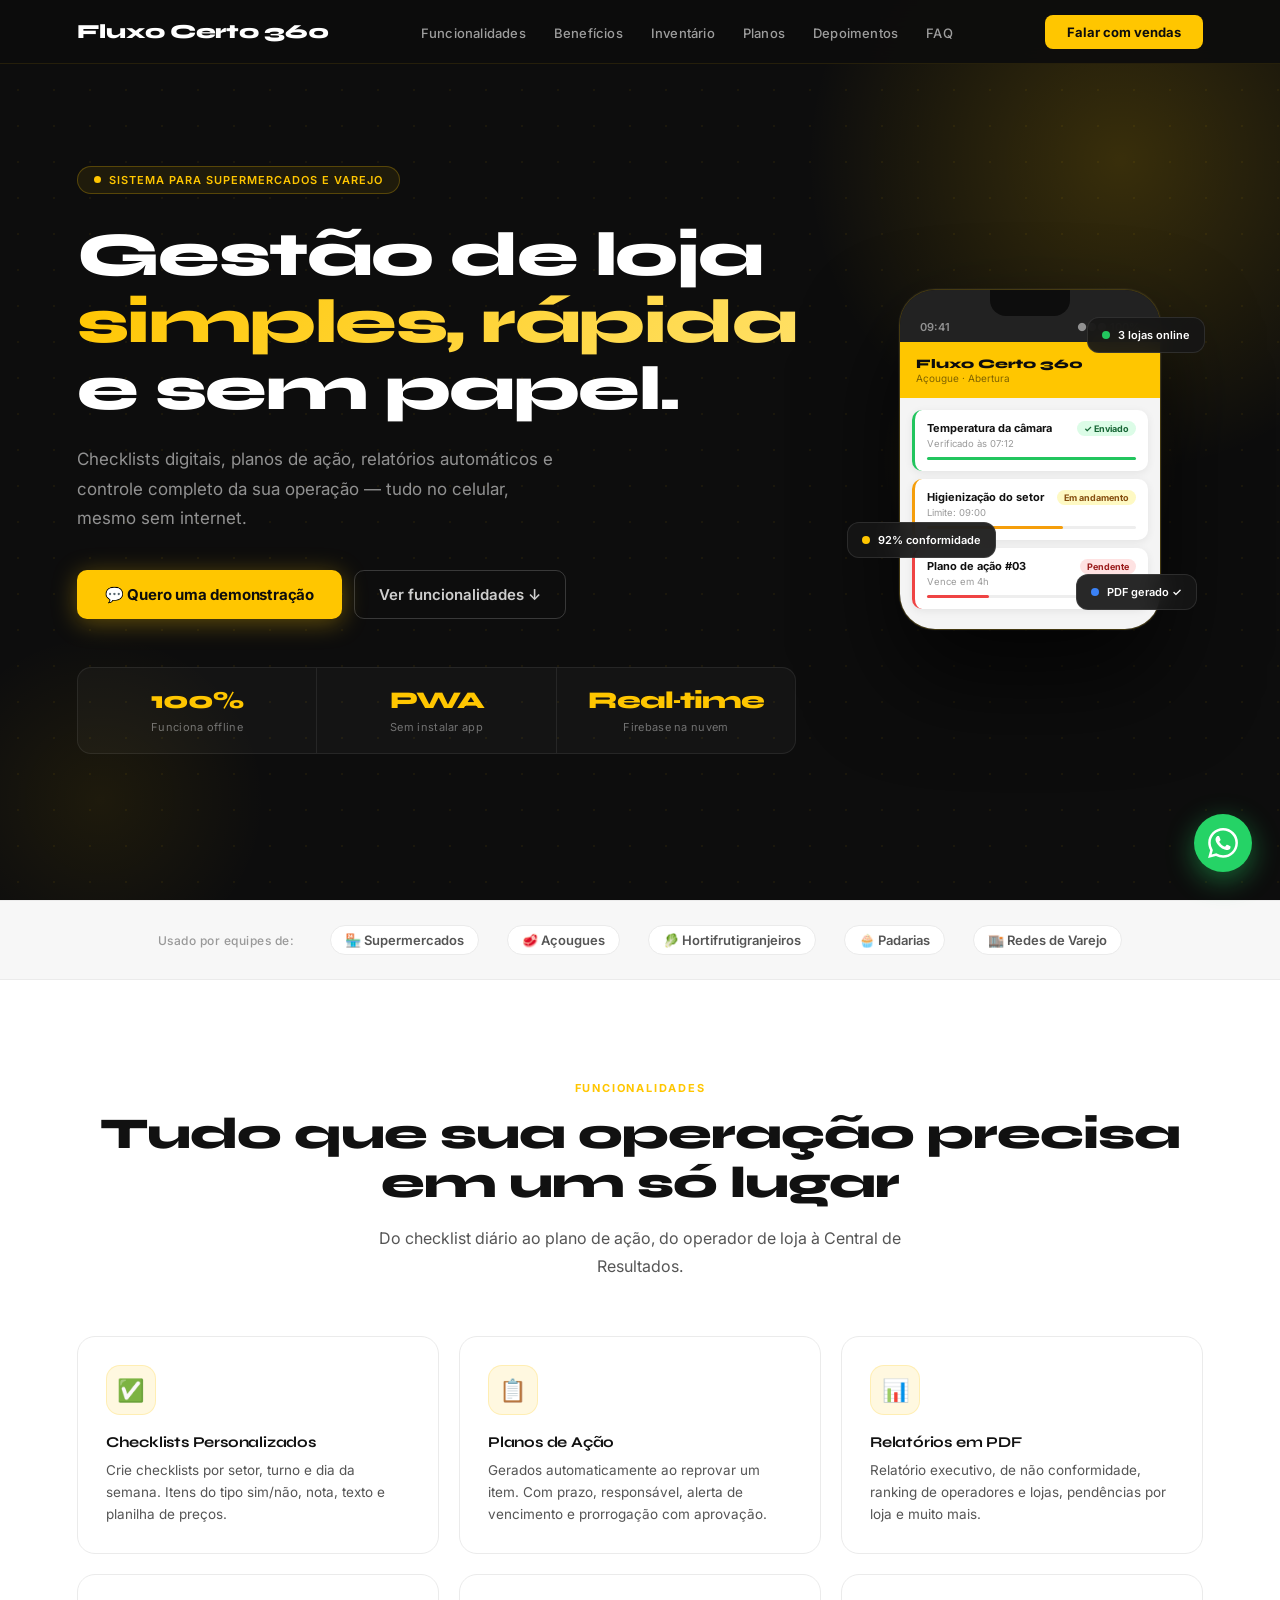
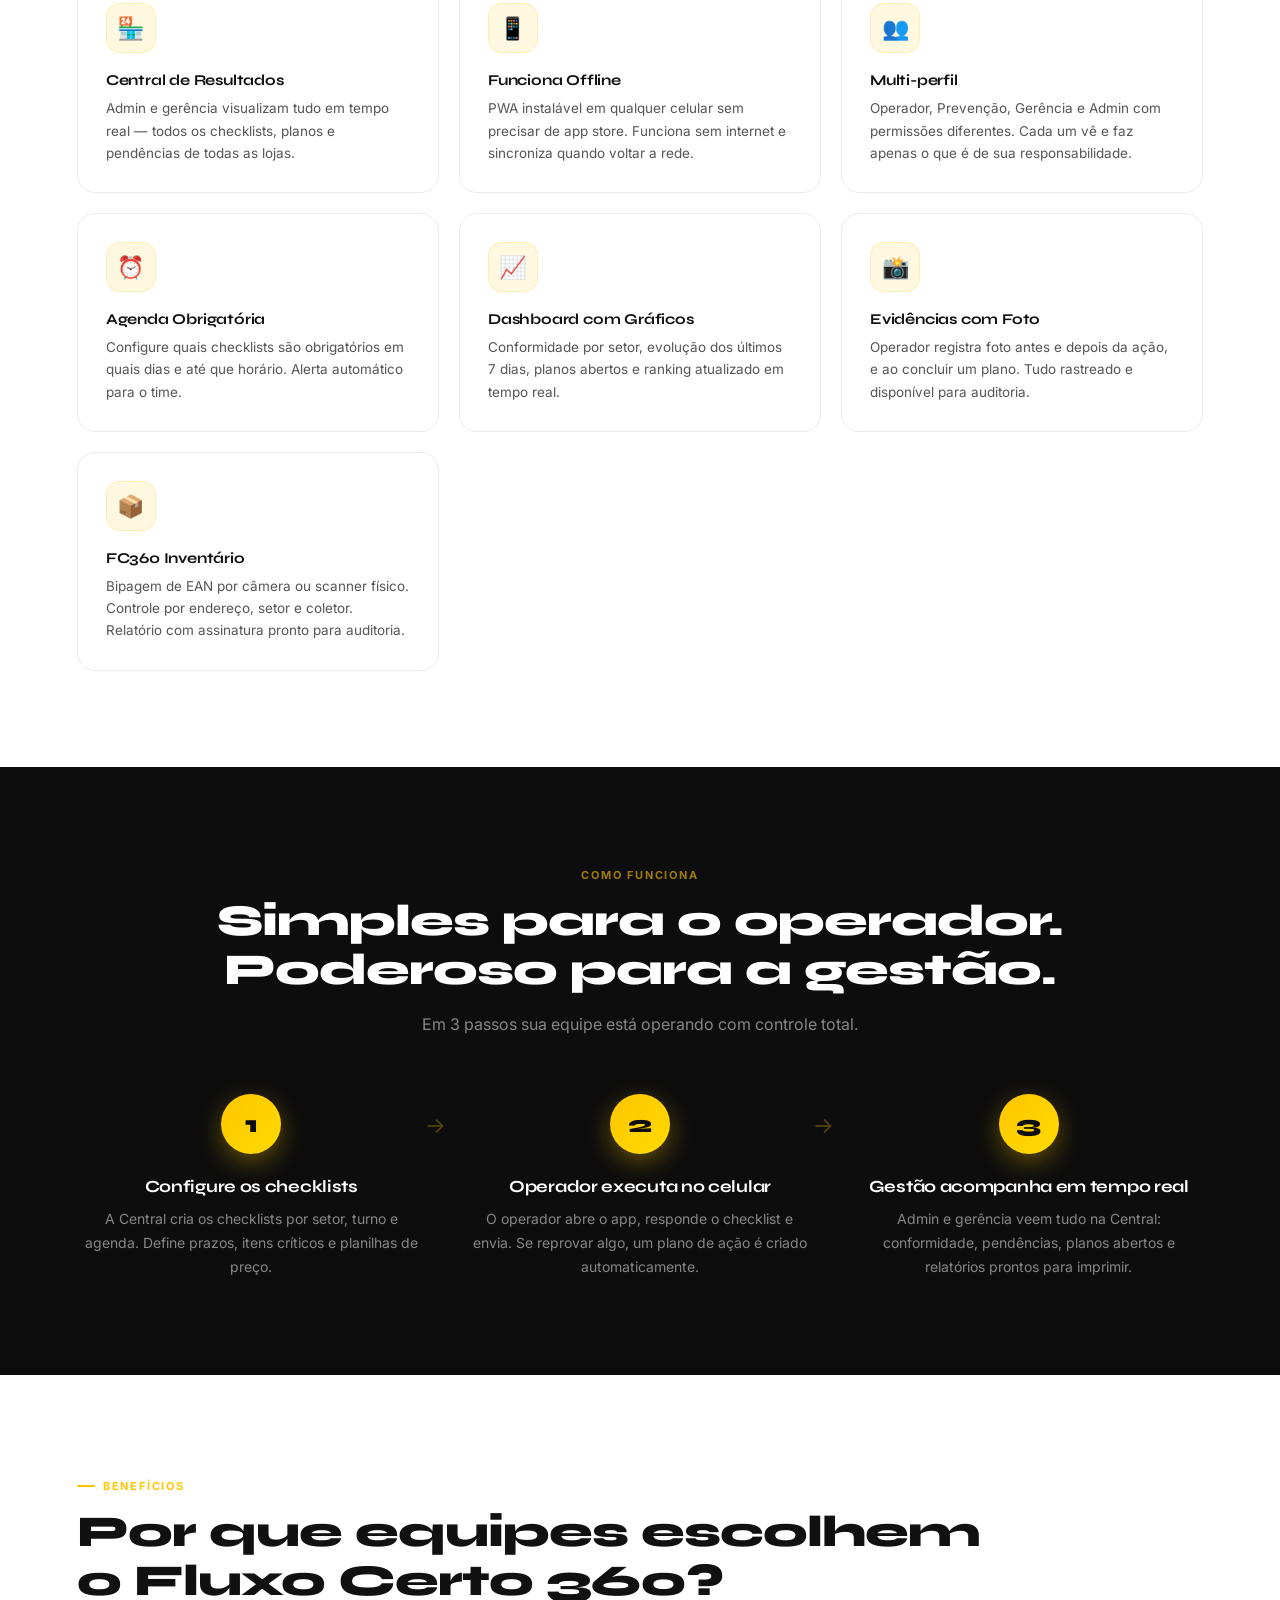
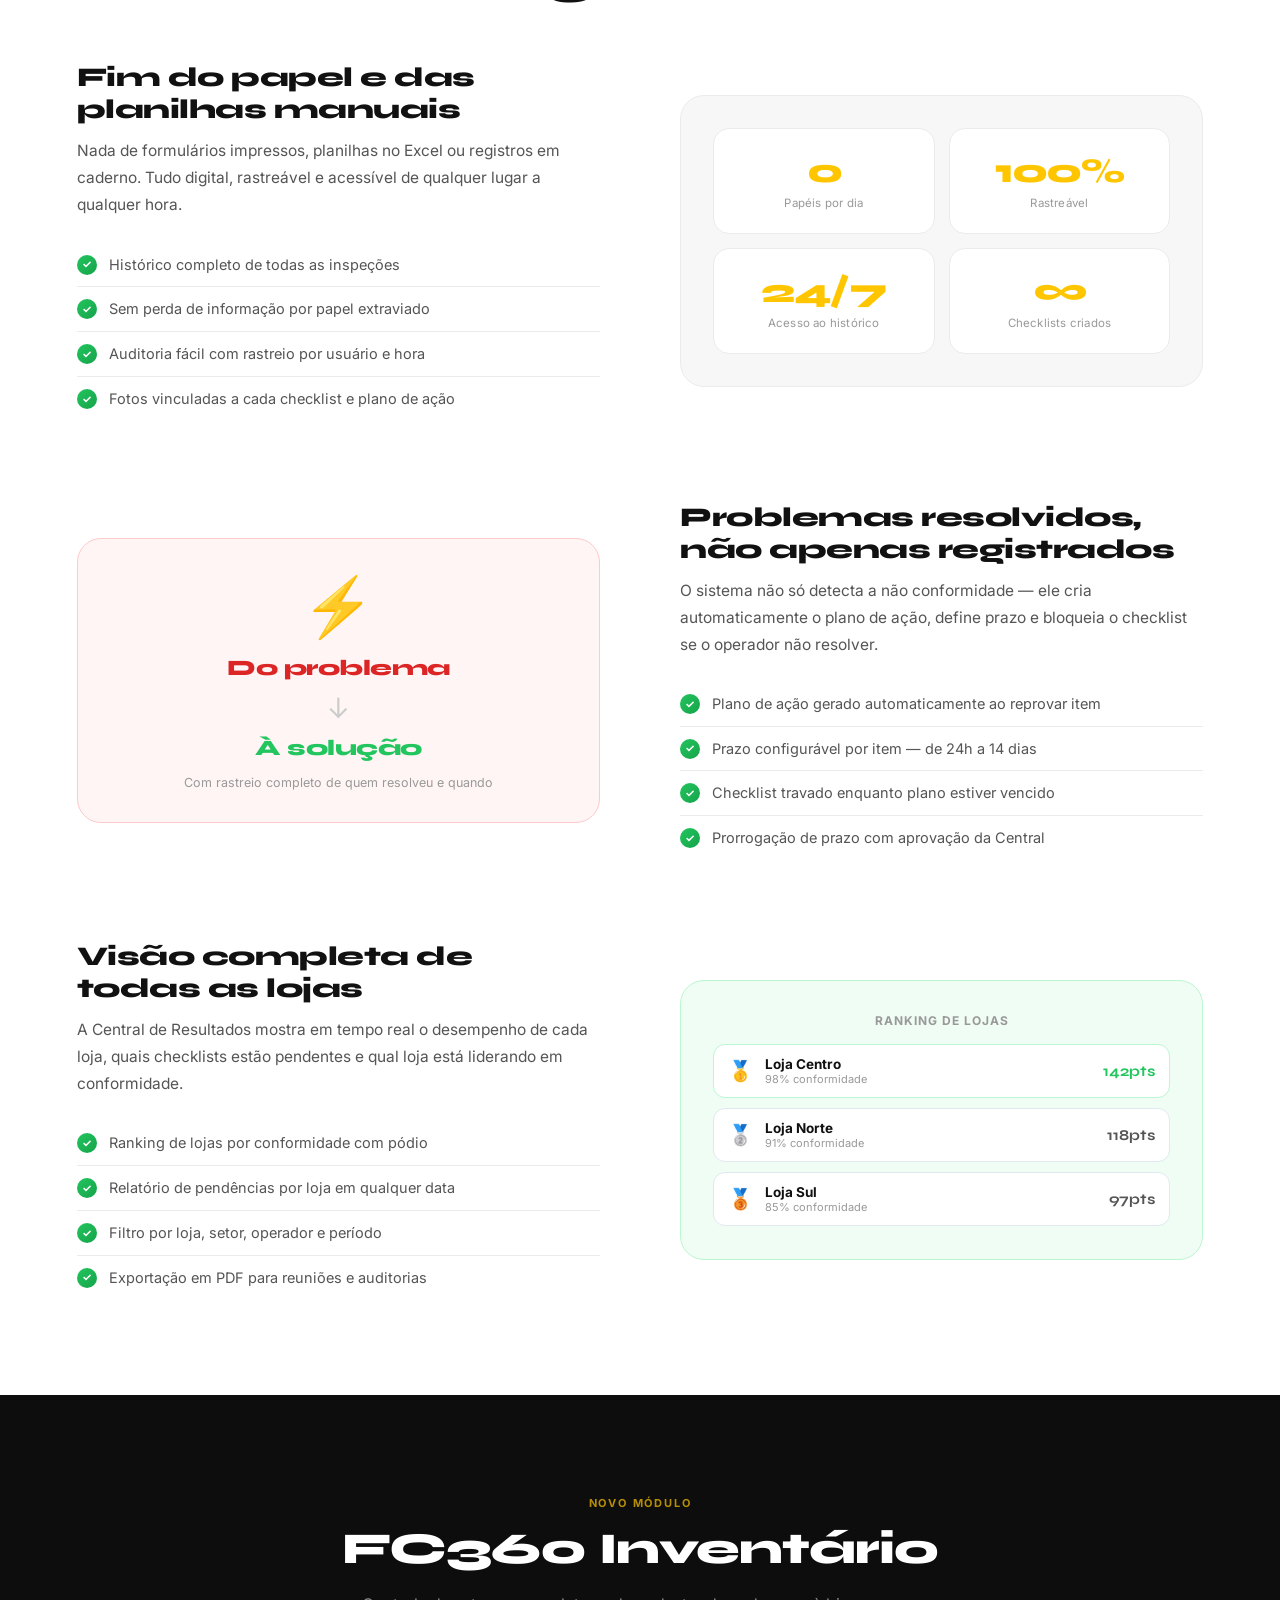
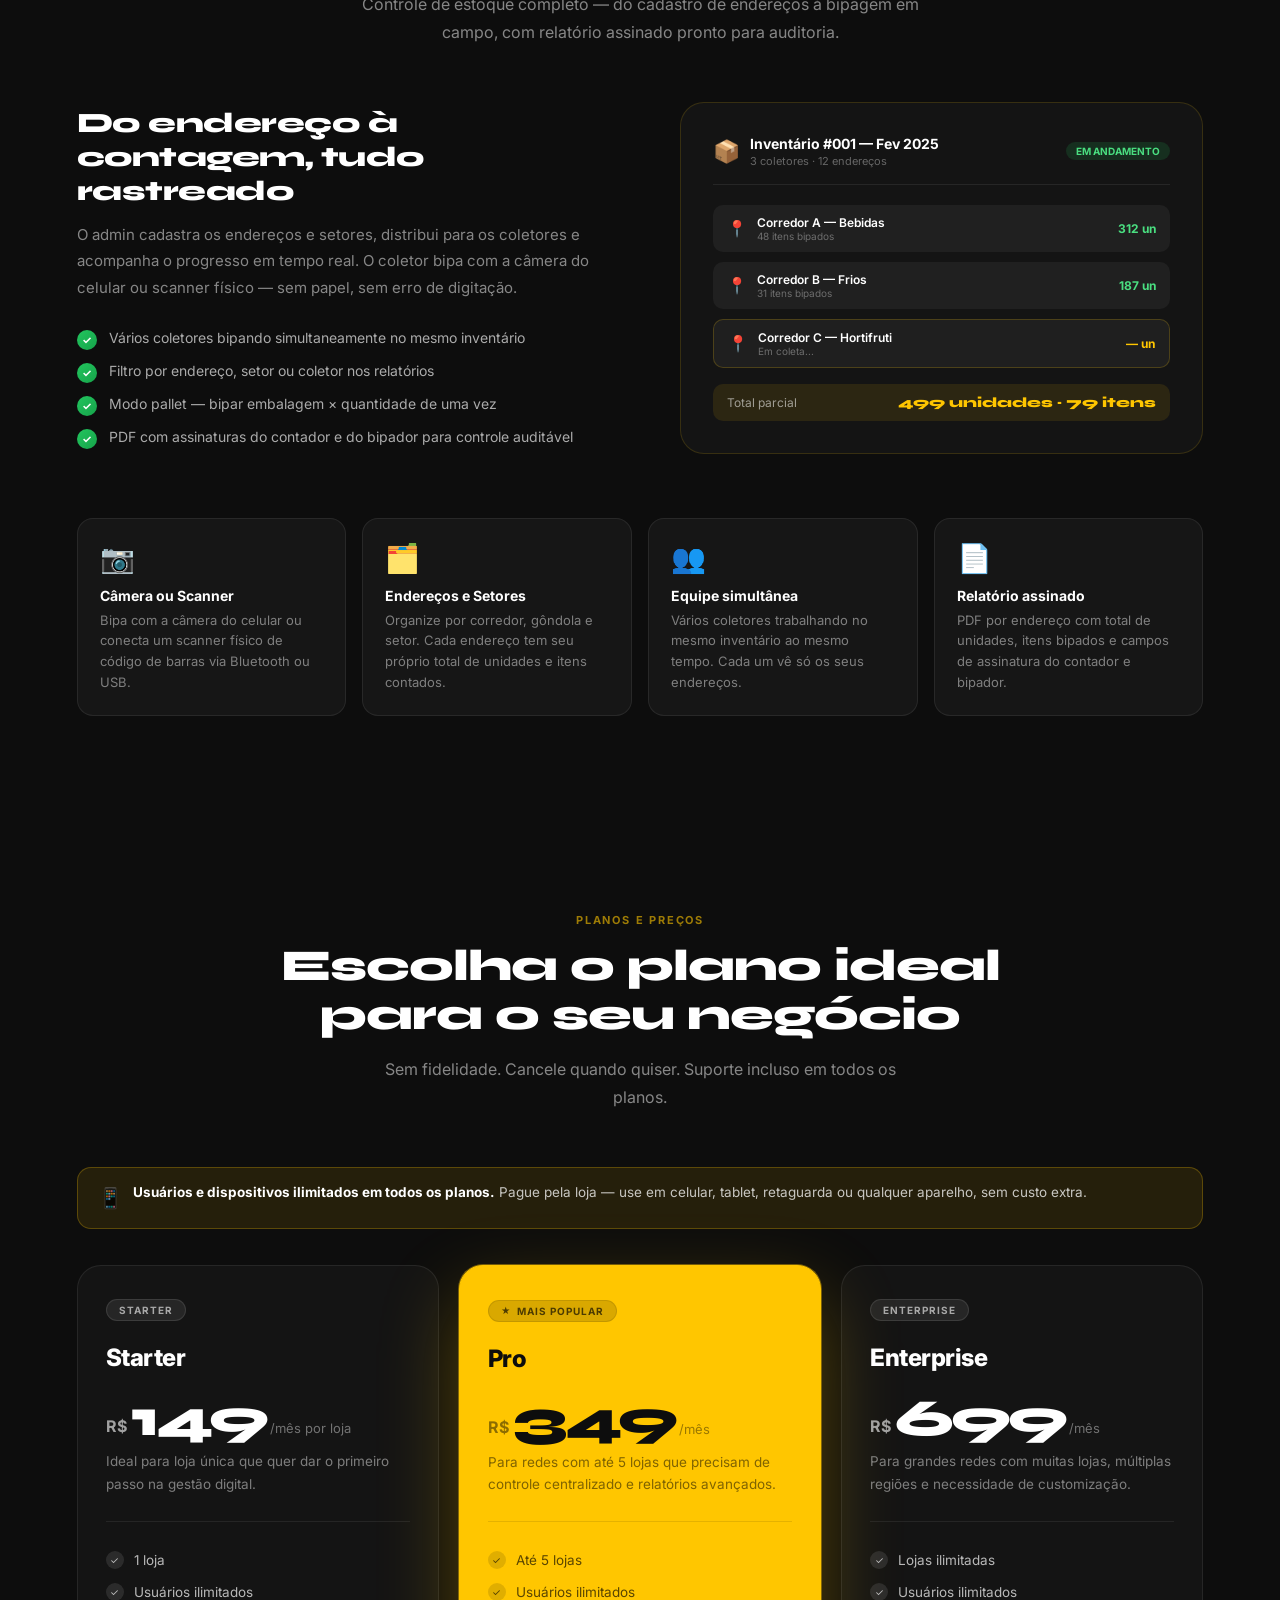
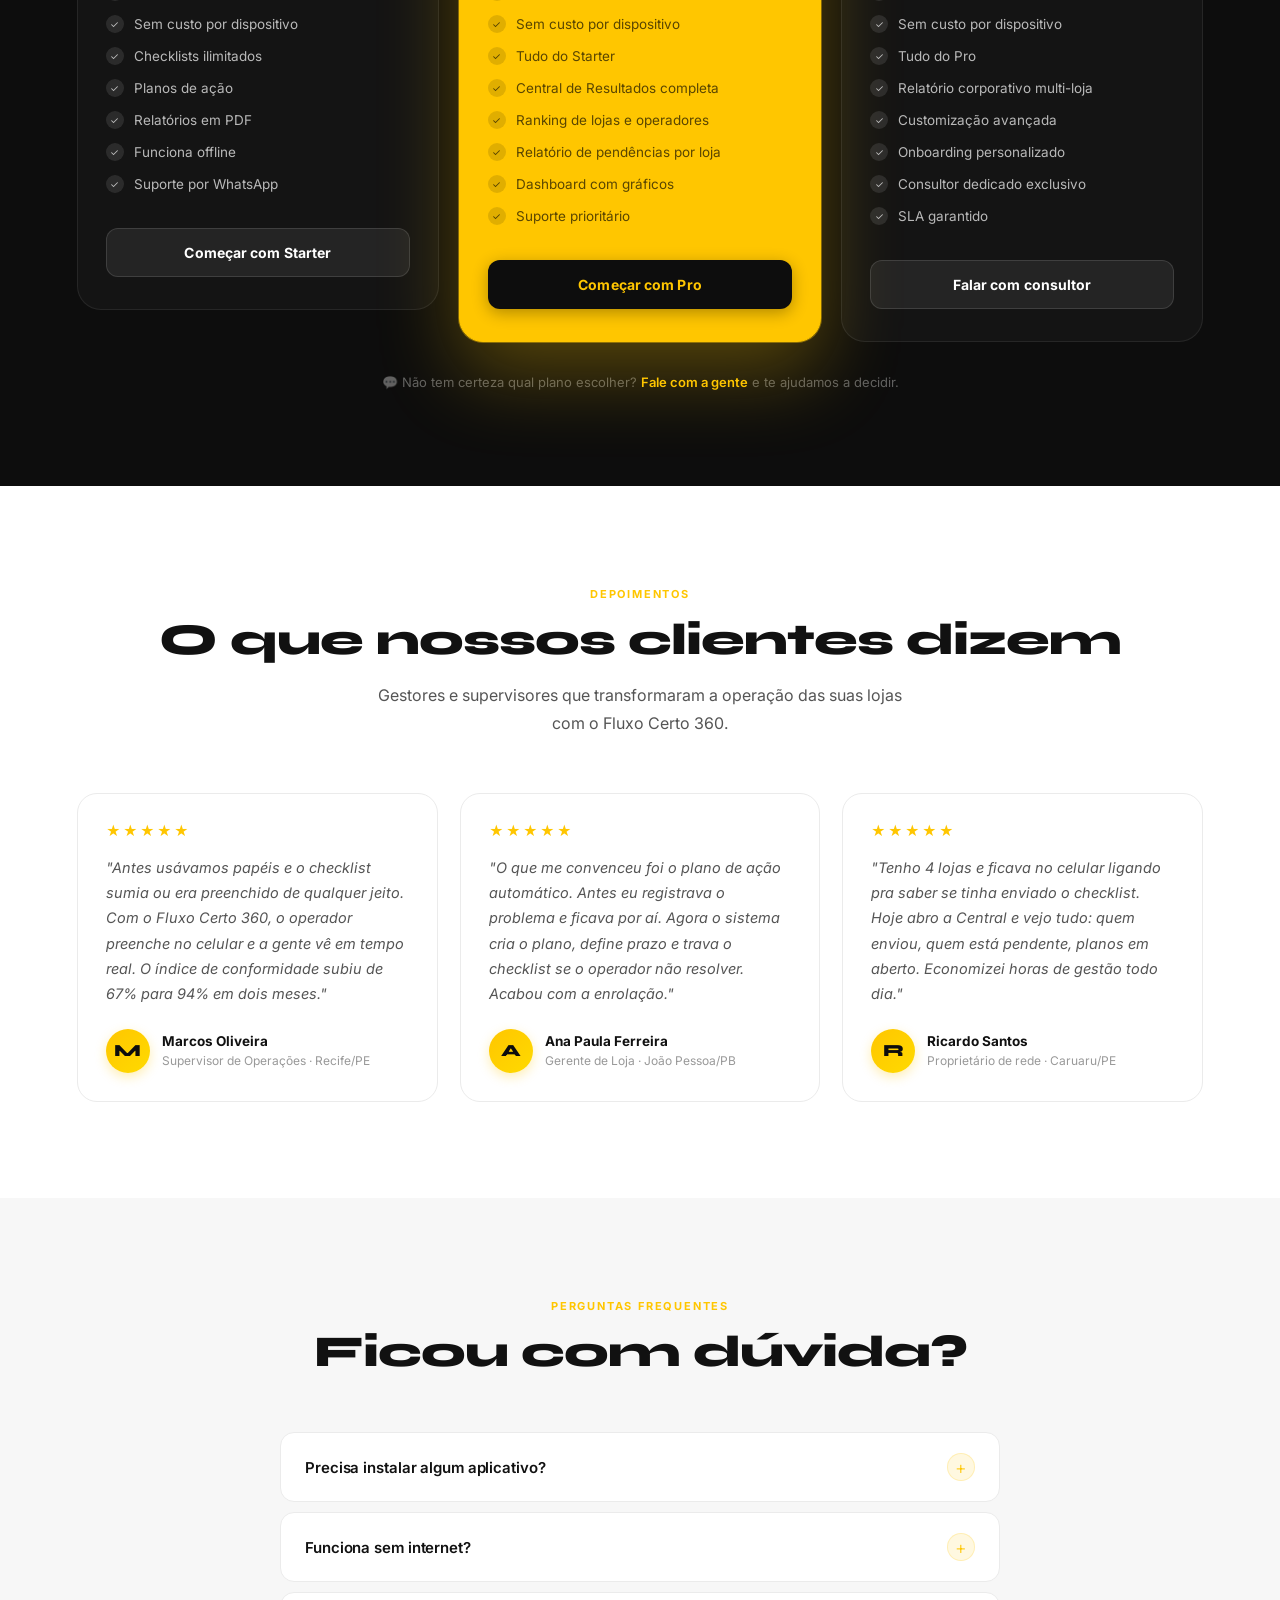
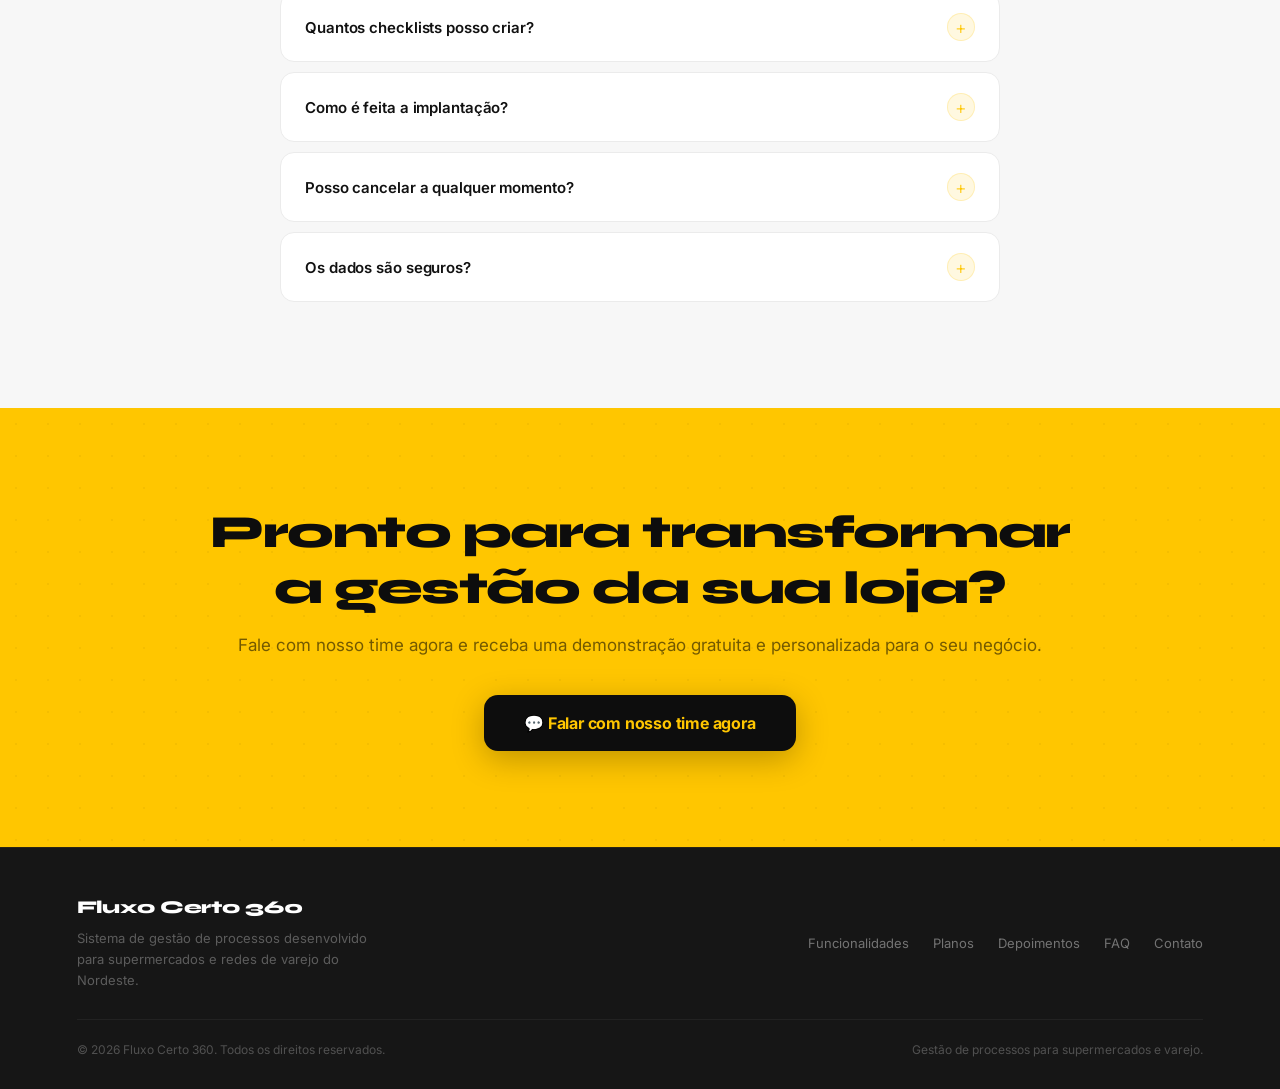
==== commit fee0bfae: "feat: modulo FC360 Inventario no site comercial e nos slides landing: card de inventario na grid de " ====
--- a/landing/index.html
+++ b/landing/index.html
@@ -3,7 +3,7 @@
 <head>
   <meta charset="UTF-8"/>
   <meta name="viewport" content="width=device-width, initial-scale=1.0"/>
-  <title>Cahu360 Process — Gestão de Loja Inteligente</title>
+  <title>Fluxo Certo 360 — Gestão de Loja Inteligente</title>
   <meta name="description" content="Sistema completo de gestão de processos para supermercados e redes de varejo. Checklists, planos de ação, relatórios e muito mais."/>
   <link rel="preconnect" href="https://fonts.googleapis.com"/>
   <link rel="preconnect" href="https://fonts.gstatic.com" crossorigin/>
@@ -376,6 +376,7 @@
     .features-grid .feature-card:nth-child(7) { --delay: .42s; }
     .features-grid .feature-card:nth-child(8) { --delay: .49s; }
     .features-grid .feature-card:nth-child(9) { --delay: .56s; }
+    .features-grid .feature-card:nth-child(10) { --delay: .63s; }
 
     /* ── COMO FUNCIONA ── */
     .how-section { background: var(--dark); }
@@ -720,9 +721,16 @@
     @media (max-width: 600px) {
       section { padding: 64px 5%; }
       .hero { padding: 90px 5% 64px; }
+      .hero h1 { font-size: clamp(26px, 7.5vw, 38px); letter-spacing: -.5px; }
+      .hero h1 .highlight { white-space: normal; }
+      .hero p { font-size: 15px; }
       .hero-stats { flex-direction: column; }
       .hero-stat { border-right: none; border-bottom: 1px solid rgba(255,255,255,.08); }
       .hero-stat:last-child { border-bottom: none; }
+      .hero-actions { flex-direction: column; }
+      .hero-actions a { text-align: center; justify-content: center; }
+      .nav-logo { font-size: 17px; }
+      .plans-highlight { font-size: 12.5px; }
     }
   </style>
 </head>
@@ -731,17 +739,17 @@
 <!-- NAV -->
 <nav>
   <a class="nav-logo" href="#">
-    Cahu360<span>.</span>
-    <span class="nav-logo-badge">Process</span>
+    Fluxo Certo 360
   </a>
   <ul class="nav-links">
     <li><a href="#funcionalidades">Funcionalidades</a></li>
     <li><a href="#beneficios">Benefícios</a></li>
+    <li><a href="#inventario">Inventário</a></li>
     <li><a href="#planos">Planos</a></li>
     <li><a href="#depoimentos">Depoimentos</a></li>
     <li><a href="#faq">FAQ</a></li>
   </ul>
-  <a class="nav-cta" href="https://wa.me/5581991665457?text=Ol%C3%A1%2C%20quero%20conhecer%20o%20Cahu360%20Process!" target="_blank">Falar com vendas</a>
+  <a class="nav-cta" href="https://wa.me/5581991665457?text=Ol%C3%A1%2C%20quero%20conhecer%20o%20Fluxo%20Certo%20360!" target="_blank">Falar com vendas</a>
   <button class="nav-hamburger" onclick="toggleMenu()" aria-label="Menu">
     <span></span><span></span><span></span>
   </button>
@@ -749,10 +757,11 @@
 <div class="nav-mobile" id="nav-mobile">
   <a href="#funcionalidades" onclick="toggleMenu()">Funcionalidades</a>
   <a href="#beneficios" onclick="toggleMenu()">Benefícios</a>
+  <a href="#inventario" onclick="toggleMenu()">Inventário</a>
   <a href="#planos" onclick="toggleMenu()">Planos</a>
   <a href="#depoimentos" onclick="toggleMenu()">Depoimentos</a>
   <a href="#faq" onclick="toggleMenu()">FAQ</a>
-  <a class="nav-cta" href="https://wa.me/5581991665457?text=Ol%C3%A1%2C%20quero%20conhecer%20o%20Cahu360%20Process!" target="_blank">Falar com vendas →</a>
+  <a class="nav-cta" href="https://wa.me/5581991665457?text=Ol%C3%A1%2C%20quero%20conhecer%20o%20Fluxo%20Certo%20360!" target="_blank">Falar com vendas →</a>
 </div>
 
 <!-- HERO -->
@@ -768,7 +777,7 @@
       <h1>Gestão de loja <span class="highlight"><em>simples, rápida</em></span><br/>e sem papel.</h1>
       <p>Checklists digitais, planos de ação, relatórios automáticos e controle completo da sua operação — tudo no celular, mesmo sem internet.</p>
       <div class="hero-actions">
-        <a class="btn-primary" href="https://wa.me/5581991665457?text=Ol%C3%A1%2C%20quero%20uma%20demonstra%C3%A7%C3%A3o%20do%20Cahu360%20Process!" target="_blank">
+        <a class="btn-primary" href="https://wa.me/5581991665457?text=Ol%C3%A1%2C%20quero%20uma%20demonstra%C3%A7%C3%A3o%20do%20Fluxo%20Certo%20360!" target="_blank">
           💬 Quero uma demonstração
         </a>
         <a class="btn-outline" href="#funcionalidades">Ver funcionalidades ↓</a>
@@ -799,7 +808,7 @@
           </div>
           <div class="mockup-header">
             <div>
-              <div class="mockup-header-title">Cahu360 Process</div>
+              <div class="mockup-header-title">Fluxo Certo 360</div>
               <div class="mockup-header-sub">Açougue · Abertura</div>
             </div>
           </div>
@@ -909,6 +918,11 @@
         <h3>Evidências com Foto</h3>
         <p>Operador registra foto antes e depois da ação, e ao concluir um plano. Tudo rastreado e disponível para auditoria.</p>
       </div>
+      <div class="feature-card fade-up">
+        <div class="feature-icon">📦</div>
+        <h3>FC360 Inventário</h3>
+        <p>Bipagem de EAN por câmera ou scanner físico. Controle por endereço, setor e coletor. Relatório com assinatura pronto para auditoria.</p>
+      </div>
     </div>
   </div>
 </section>
@@ -946,7 +960,7 @@
   <div class="max">
     <div class="section-header fade-up">
       <div class="section-label">Benefícios</div>
-      <h2 class="section-title">Por que equipes escolhem<br/>o Cahu360?</h2>
+      <h2 class="section-title">Por que equipes escolhem<br/>o Fluxo Certo 360?</h2>
     </div>
 
     <div class="benefits-row">
@@ -1029,6 +1043,90 @@
   </div>
 </section>
 
+<!-- FC360 INVENTÁRIO -->
+<section id="inventario" style="background:var(--dark)">
+  <div class="max">
+    <div class="section-header center fade-up">
+      <div class="section-label" style="justify-content:center;color:rgba(255,198,0,.7)">Novo Módulo</div>
+      <h2 class="section-title" style="color:#fff">FC360 Inventário</h2>
+      <p class="section-sub" style="color:rgba(255,255,255,.5);margin:0 auto">Controle de estoque completo — do cadastro de endereços à bipagem em campo, com relatório assinado pronto para auditoria.</p>
+    </div>
+
+    <div style="display:grid;grid-template-columns:1fr 1fr;gap:80px;align-items:center;margin-bottom:64px">
+      <div class="fade-left">
+        <h3 style="font-size:clamp(20px,2.5vw,28px);font-weight:800;color:#fff;margin-bottom:14px;letter-spacing:-.5px">Do endereço à contagem, tudo rastreado</h3>
+        <p style="color:rgba(255,255,255,.5);font-size:15px;line-height:1.75;margin-bottom:28px">O admin cadastra os endereços e setores, distribui para os coletores e acompanha o progresso em tempo real. O coletor bipa com a câmera do celular ou scanner físico — sem papel, sem erro de digitação.</p>
+        <ul style="list-style:none;display:flex;flex-direction:column;gap:12px">
+          <li style="display:flex;align-items:flex-start;gap:12px;font-size:14px;color:rgba(255,255,255,.65)"><span style="width:20px;height:20px;border-radius:50%;background:linear-gradient(135deg,#22c55e,#16a34a);display:flex;align-items:center;justify-content:center;font-size:11px;color:#fff;font-weight:700;flex-shrink:0;margin-top:1px">✓</span>Vários coletores bipando simultaneamente no mesmo inventário</li>
+          <li style="display:flex;align-items:flex-start;gap:12px;font-size:14px;color:rgba(255,255,255,.65)"><span style="width:20px;height:20px;border-radius:50%;background:linear-gradient(135deg,#22c55e,#16a34a);display:flex;align-items:center;justify-content:center;font-size:11px;color:#fff;font-weight:700;flex-shrink:0;margin-top:1px">✓</span>Filtro por endereço, setor ou coletor nos relatórios</li>
+          <li style="display:flex;align-items:flex-start;gap:12px;font-size:14px;color:rgba(255,255,255,.65)"><span style="width:20px;height:20px;border-radius:50%;background:linear-gradient(135deg,#22c55e,#16a34a);display:flex;align-items:center;justify-content:center;font-size:11px;color:#fff;font-weight:700;flex-shrink:0;margin-top:1px">✓</span>Modo pallet — bipar embalagem × quantidade de uma vez</li>
+          <li style="display:flex;align-items:flex-start;gap:12px;font-size:14px;color:rgba(255,255,255,.65)"><span style="width:20px;height:20px;border-radius:50%;background:linear-gradient(135deg,#22c55e,#16a34a);display:flex;align-items:center;justify-content:center;font-size:11px;color:#fff;font-weight:700;flex-shrink:0;margin-top:1px">✓</span>PDF com assinaturas do contador e do bipador para controle auditável</li>
+        </ul>
+      </div>
+      <div class="fade-right" style="background:rgba(255,255,255,.03);border:1px solid rgba(255,198,0,.15);border-radius:24px;padding:32px">
+        <div style="display:flex;align-items:center;gap:10px;margin-bottom:20px;padding-bottom:16px;border-bottom:1px solid rgba(255,255,255,.08)">
+          <span style="font-size:22px">📦</span>
+          <div>
+            <div style="font-weight:700;font-size:14px;color:#fff">Inventário #001 — Fev 2025</div>
+            <div style="font-size:11px;color:rgba(255,255,255,.35);margin-top:2px">3 coletores · 12 endereços</div>
+          </div>
+          <span style="margin-left:auto;background:rgba(34,197,94,.15);color:#4ade80;font-size:10px;font-weight:700;padding:3px 10px;border-radius:20px">EM ANDAMENTO</span>
+        </div>
+        <div style="display:flex;flex-direction:column;gap:10px">
+          <div style="display:flex;align-items:center;justify-content:space-between;background:rgba(255,255,255,.05);border-radius:10px;padding:10px 14px">
+            <div style="display:flex;align-items:center;gap:10px">
+              <span style="font-size:16px">📍</span>
+              <div><div style="font-size:12px;font-weight:600;color:#fff">Corredor A — Bebidas</div><div style="font-size:10px;color:rgba(255,255,255,.35)">48 itens bipados</div></div>
+            </div>
+            <span style="color:#4ade80;font-size:12px;font-weight:700">312 un</span>
+          </div>
+          <div style="display:flex;align-items:center;justify-content:space-between;background:rgba(255,255,255,.05);border-radius:10px;padding:10px 14px">
+            <div style="display:flex;align-items:center;gap:10px">
+              <span style="font-size:16px">📍</span>
+              <div><div style="font-size:12px;font-weight:600;color:#fff">Corredor B — Frios</div><div style="font-size:10px;color:rgba(255,255,255,.35)">31 itens bipados</div></div>
+            </div>
+            <span style="color:#4ade80;font-size:12px;font-weight:700">187 un</span>
+          </div>
+          <div style="display:flex;align-items:center;justify-content:space-between;background:rgba(255,255,255,.05);border-radius:10px;padding:10px 14px;border:1px solid rgba(255,198,0,.2)">
+            <div style="display:flex;align-items:center;gap:10px">
+              <span style="font-size:16px">📍</span>
+              <div><div style="font-size:12px;font-weight:600;color:#fff">Corredor C — Hortifruti</div><div style="font-size:10px;color:rgba(255,255,255,.35)">Em coleta...</div></div>
+            </div>
+            <span style="color:var(--y);font-size:12px;font-weight:700">— un</span>
+          </div>
+        </div>
+        <div style="margin-top:16px;padding:10px 14px;background:rgba(255,198,0,.1);border-radius:10px;display:flex;justify-content:space-between;align-items:center">
+          <span style="font-size:12px;color:rgba(255,255,255,.55)">Total parcial</span>
+          <span style="font-size:14px;font-weight:800;color:var(--y);font-family:'Syne',sans-serif">499 unidades · 79 itens</span>
+        </div>
+      </div>
+    </div>
+
+    <div style="display:grid;grid-template-columns:repeat(auto-fit,minmax(220px,1fr));gap:16px">
+      <div style="background:rgba(255,255,255,.04);border:1px solid rgba(255,255,255,.08);border-radius:16px;padding:22px" class="fade-up">
+        <div style="font-size:28px;margin-bottom:12px">📷</div>
+        <div style="font-size:14px;font-weight:700;color:#fff;margin-bottom:6px">Câmera ou Scanner</div>
+        <div style="font-size:13px;color:rgba(255,255,255,.45);line-height:1.6">Bipa com a câmera do celular ou conecta um scanner físico de código de barras via Bluetooth ou USB.</div>
+      </div>
+      <div style="background:rgba(255,255,255,.04);border:1px solid rgba(255,255,255,.08);border-radius:16px;padding:22px" class="fade-up">
+        <div style="font-size:28px;margin-bottom:12px">🗂️</div>
+        <div style="font-size:14px;font-weight:700;color:#fff;margin-bottom:6px">Endereços e Setores</div>
+        <div style="font-size:13px;color:rgba(255,255,255,.45);line-height:1.6">Organize por corredor, gôndola e setor. Cada endereço tem seu próprio total de unidades e itens contados.</div>
+      </div>
+      <div style="background:rgba(255,255,255,.04);border:1px solid rgba(255,255,255,.08);border-radius:16px;padding:22px" class="fade-up">
+        <div style="font-size:28px;margin-bottom:12px">👥</div>
+        <div style="font-size:14px;font-weight:700;color:#fff;margin-bottom:6px">Equipe simultânea</div>
+        <div style="font-size:13px;color:rgba(255,255,255,.45);line-height:1.6">Vários coletores trabalhando no mesmo inventário ao mesmo tempo. Cada um vê só os seus endereços.</div>
+      </div>
+      <div style="background:rgba(255,255,255,.04);border:1px solid rgba(255,255,255,.08);border-radius:16px;padding:22px" class="fade-up">
+        <div style="font-size:28px;margin-bottom:12px">📄</div>
+        <div style="font-size:14px;font-weight:700;color:#fff;margin-bottom:6px">Relatório assinado</div>
+        <div style="font-size:13px;color:rgba(255,255,255,.45);line-height:1.6">PDF por endereço com total de unidades, itens bipados e campos de assinatura do contador e bipador.</div>
+      </div>
+    </div>
+  </div>
+</section>
+
 <!-- PLANOS -->
 <section class="plans-section" id="planos">
   <div class="max">
@@ -1066,7 +1164,7 @@
           <li><span class="check">✓</span>Funciona offline</li>
           <li><span class="check">✓</span>Suporte por WhatsApp</li>
         </ul>
-        <a class="plan-cta" href="https://wa.me/5581991665457?text=Quero%20o%20plano%20Starter%20do%20Cahu360!" target="_blank">Começar com Starter</a>
+        <a class="plan-cta" href="https://wa.me/5581991665457?text=Quero%20o%20plano%20Starter%20do%20Fluxo%20Certo%20360!" target="_blank">Começar com Starter</a>
       </div>
 
       <!-- Pro (featured) -->
@@ -1091,7 +1189,7 @@
           <li><span class="check">✓</span>Dashboard com gráficos</li>
           <li><span class="check">✓</span>Suporte prioritário</li>
         </ul>
-        <a class="plan-cta" href="https://wa.me/5581991665457?text=Quero%20o%20plano%20Pro%20do%20Cahu360!" target="_blank">Começar com Pro</a>
+        <a class="plan-cta" href="https://wa.me/5581991665457?text=Quero%20o%20plano%20Pro%20do%20Fluxo%20Certo%20360!" target="_blank">Começar com Pro</a>
       </div>
 
       <!-- Enterprise -->
@@ -1113,10 +1211,10 @@
           <li><span class="check">✓</span>Relatório corporativo multi-loja</li>
           <li><span class="check">✓</span>Customização avançada</li>
           <li><span class="check">✓</span>Onboarding personalizado</li>
-          <li><span class="check">✓</span>Gerente de conta dedicado</li>
+          <li><span class="check">✓</span>Consultor dedicado exclusivo</li>
           <li><span class="check">✓</span>SLA garantido</li>
         </ul>
-        <a class="plan-cta" href="https://wa.me/5581991665457?text=Quero%20o%20plano%20Enterprise%20do%20Cahu360!" target="_blank">Falar com consultor</a>
+        <a class="plan-cta" href="https://wa.me/5581991665457?text=Quero%20o%20plano%20Enterprise%20do%20Fluxo%20Certo%20360!" target="_blank">Falar com consultor</a>
       </div>
     </div>
     <p class="plans-note">💬 Não tem certeza qual plano escolher? <a href="https://wa.me/5581991665457" target="_blank" style="color:var(--y);text-decoration:none;font-weight:600">Fale com a gente</a> e te ajudamos a decidir.</p>
@@ -1129,12 +1227,12 @@
     <div class="section-header center fade-up">
       <div class="section-label">Depoimentos</div>
       <h2 class="section-title">O que nossos clientes dizem</h2>
-      <p class="section-sub">Gestores e supervisores que transformaram a operação das suas lojas com o Cahu360.</p>
+      <p class="section-sub">Gestores e supervisores que transformaram a operação das suas lojas com o Fluxo Certo 360.</p>
     </div>
     <div class="testimonials-grid">
       <div class="testimonial-card fade-up">
         <div class="testimonial-stars">★★★★★</div>
-        <p class="testimonial-text">"Antes usávamos papéis e o checklist sumia ou era preenchido de qualquer jeito. Com o Cahu360, o operador preenche no celular e a gente vê em tempo real. O índice de conformidade subiu de 67% para 94% em dois meses."</p>
+        <p class="testimonial-text">"Antes usávamos papéis e o checklist sumia ou era preenchido de qualquer jeito. Com o Fluxo Certo 360, o operador preenche no celular e a gente vê em tempo real. O índice de conformidade subiu de 67% para 94% em dois meses."</p>
         <div class="testimonial-author">
           <div class="testimonial-avatar">M</div>
           <div>
@@ -1182,7 +1280,7 @@
           Precisa instalar algum aplicativo?
           <span class="faq-icon">+</span>
         </div>
-        <div class="faq-a">Não. O Cahu360 é um PWA (Progressive Web App). O operador acessa pelo navegador do celular e pode adicionar na tela inicial como qualquer app — sem precisar de App Store ou Play Store.</div>
+        <div class="faq-a">Não. O Fluxo Certo 360 é um PWA (Progressive Web App). O operador acessa pelo navegador do celular e pode adicionar na tela inicial como qualquer app — sem precisar de App Store ou Play Store.</div>
       </div>
       <div class="faq-item fade-up">
         <div class="faq-q" onclick="toggleFaq(this)">
@@ -1228,7 +1326,7 @@
   <div class="cta-inner max">
     <h2 class="fade-up">Pronto para transformar<br/>a gestão da sua loja?</h2>
     <p class="fade-up">Fale com nosso time agora e receba uma demonstração gratuita e personalizada para o seu negócio.</p>
-    <a class="btn-dark fade-up" href="https://wa.me/5581991665457?text=Ol%C3%A1%2C%20quero%20uma%20demonstra%C3%A7%C3%A3o%20gratuita%20do%20Cahu360%20Process!" target="_blank">
+    <a class="btn-dark fade-up" href="https://wa.me/5581991665457?text=Ol%C3%A1%2C%20quero%20uma%20demonstra%C3%A7%C3%A3o%20gratuita%20do%20Fluxo%20Certo%20360!" target="_blank">
       💬 Falar com nosso time agora
     </a>
   </div>
@@ -1237,7 +1335,10 @@
 <!-- FOOTER -->
 <footer>
   <div class="footer-inner">
-    <div class="footer-logo">Cahu360<span>.</span>Process</div>
+    <div>
+      <div class="footer-logo">Fluxo Certo 360</div>
+      <p style="font-size:13px;color:rgba(255,255,255,.3);margin-top:10px;max-width:300px;line-height:1.6">Sistema de gestão de processos desenvolvido para supermercados e redes de varejo do Nordeste.</p>
+    </div>
     <div class="footer-links">
       <a href="#funcionalidades">Funcionalidades</a>
       <a href="#planos">Planos</a>
@@ -1247,13 +1348,13 @@
     </div>
   </div>
   <div class="footer-bottom">
-    <p>© 2025 Cahu360 Process. Todos os direitos reservados.</p>
+    <p>© 2026 Fluxo Certo 360. Todos os direitos reservados.</p>
     <p>Gestão de processos para supermercados e varejo.</p>
   </div>
 </footer>
 
 <!-- WHATSAPP FLOAT -->
-<a class="wa-float" href="https://wa.me/5581991665457?text=Ol%C3%A1%2C%20tenho%20interesse%20no%20Cahu360%20Process!" target="_blank" aria-label="WhatsApp">
+<a class="wa-float" href="https://wa.me/5581991665457?text=Ol%C3%A1%2C%20tenho%20interesse%20no%20Fluxo%20Certo%20360!" target="_blank" aria-label="WhatsApp">
   <svg viewBox="0 0 24 24" xmlns="http://www.w3.org/2000/svg">
     <path d="M17.472 14.382c-.297-.149-1.758-.867-2.03-.967-.273-.099-.471-.148-.67.15-.197.297-.767.966-.94 1.164-.173.199-.347.223-.644.075-.297-.15-1.255-.463-2.39-1.475-.883-.788-1.48-1.761-1.653-2.059-.173-.297-.018-.458.13-.606.134-.133.298-.347.446-.52.149-.174.198-.298.298-.497.099-.198.05-.371-.025-.52-.075-.149-.669-1.612-.916-2.207-.242-.579-.487-.5-.669-.51-.173-.008-.371-.01-.57-.01-.198 0-.52.074-.792.372-.272.297-1.04 1.016-1.04 2.479 0 1.462 1.065 2.875 1.213 3.074.149.198 2.096 3.2 5.077 4.487.709.306 1.262.489 1.694.625.712.227 1.36.195 1.871.118.571-.085 1.758-.719 2.006-1.413.248-.694.248-1.289.173-1.413-.074-.124-.272-.198-.57-.347m-5.421 7.403h-.004a9.87 9.87 0 01-5.031-1.378l-.361-.214-3.741.982.998-3.648-.235-.374a9.86 9.86 0 01-1.51-5.26c.001-5.45 4.436-9.884 9.888-9.884 2.64 0 5.122 1.03 6.988 2.898a9.825 9.825 0 012.893 6.994c-.003 5.45-4.437 9.884-9.885 9.884m8.413-18.297A11.815 11.815 0 0012.05 0C5.495 0 .16 5.335.157 11.892c0 2.096.547 4.142 1.588 5.945L.057 24l6.305-1.654a11.882 11.882 0 005.683 1.448h.005c6.554 0 11.89-5.335 11.893-11.893a11.821 11.821 0 00-3.48-8.413Z"/>
   </svg>
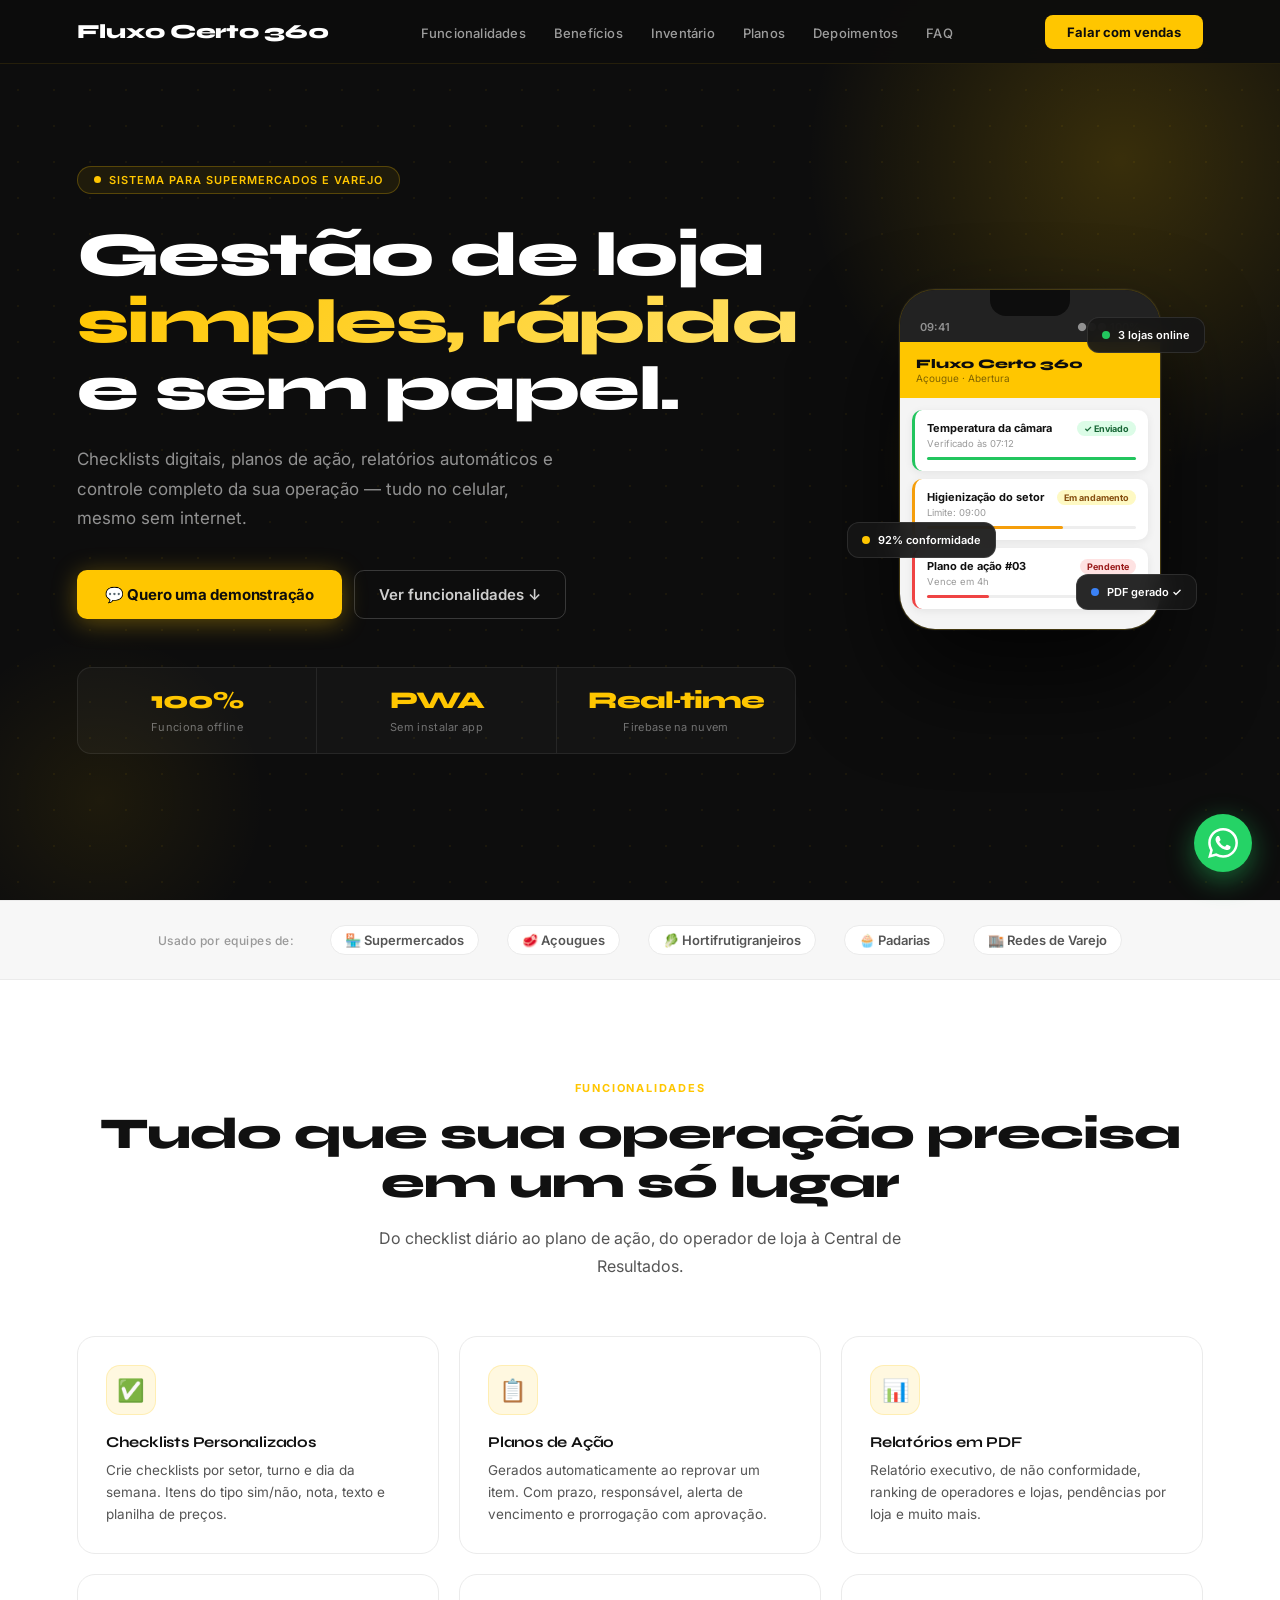
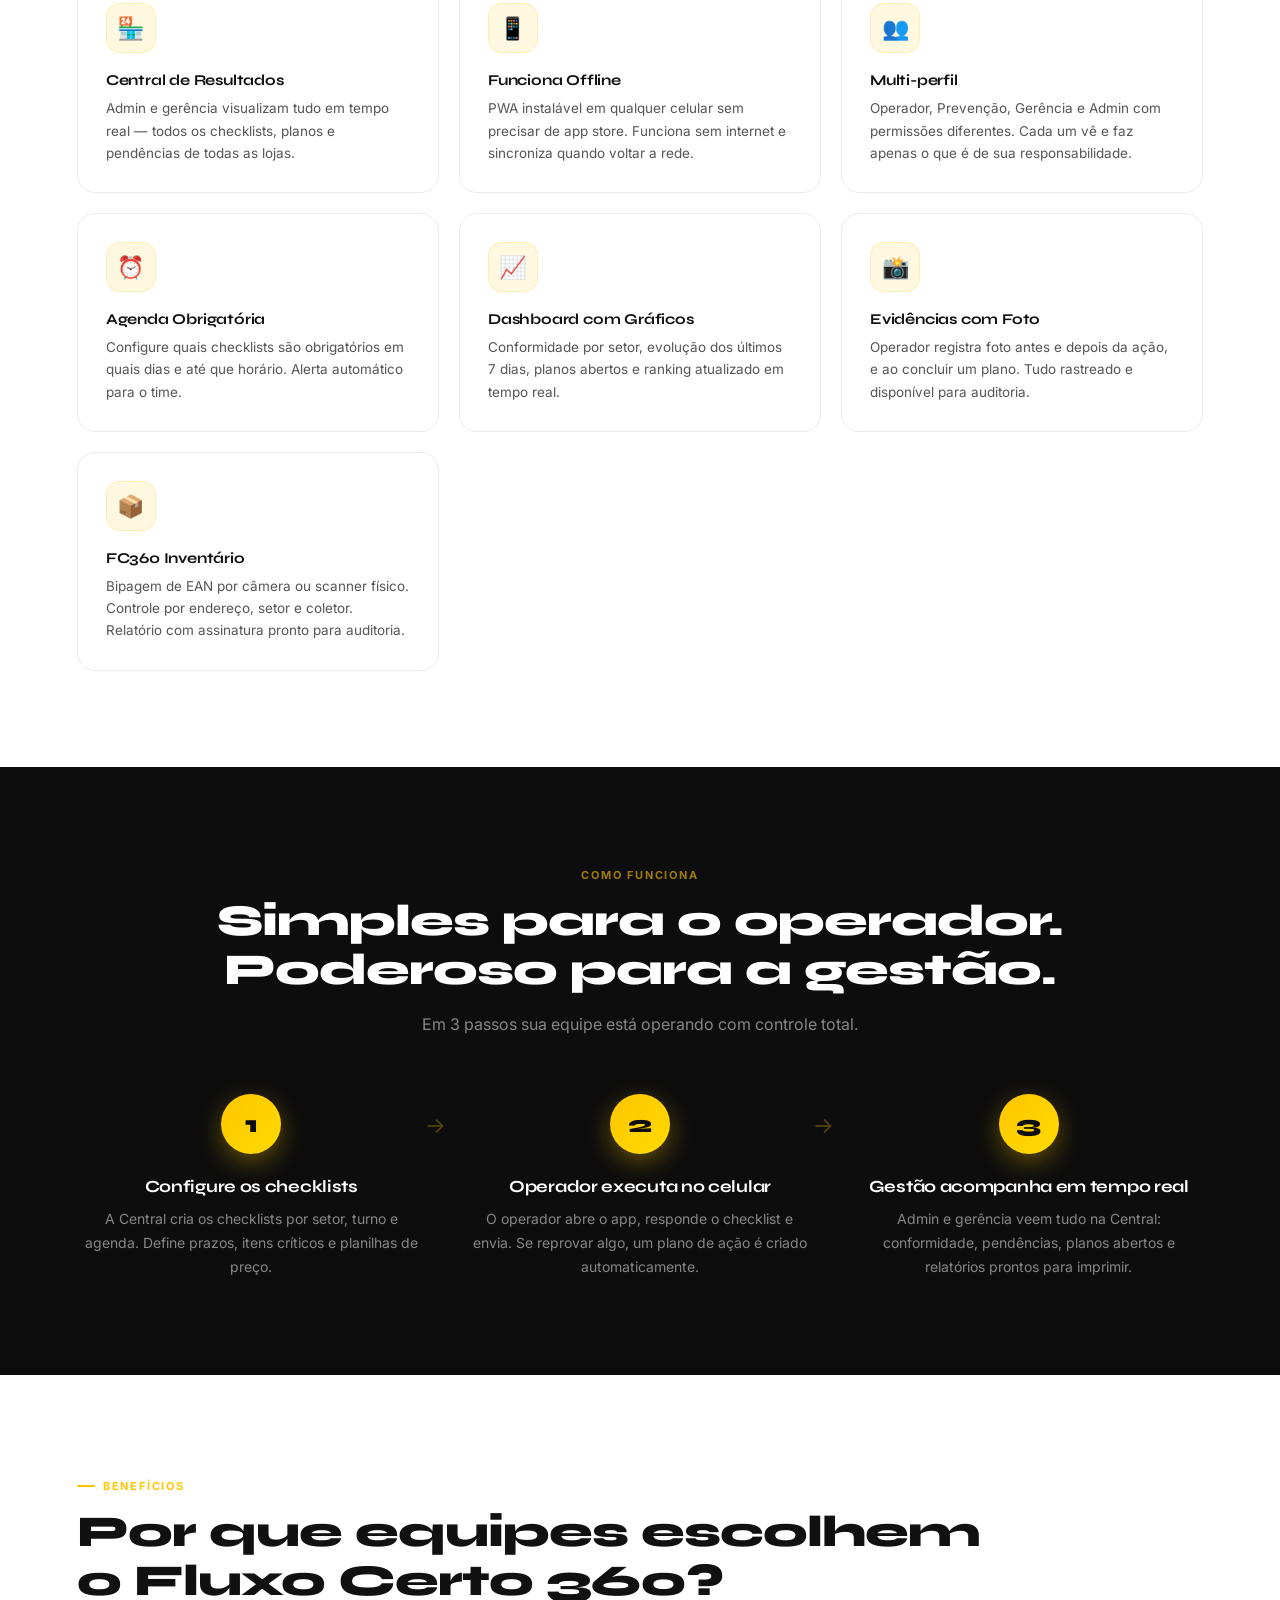
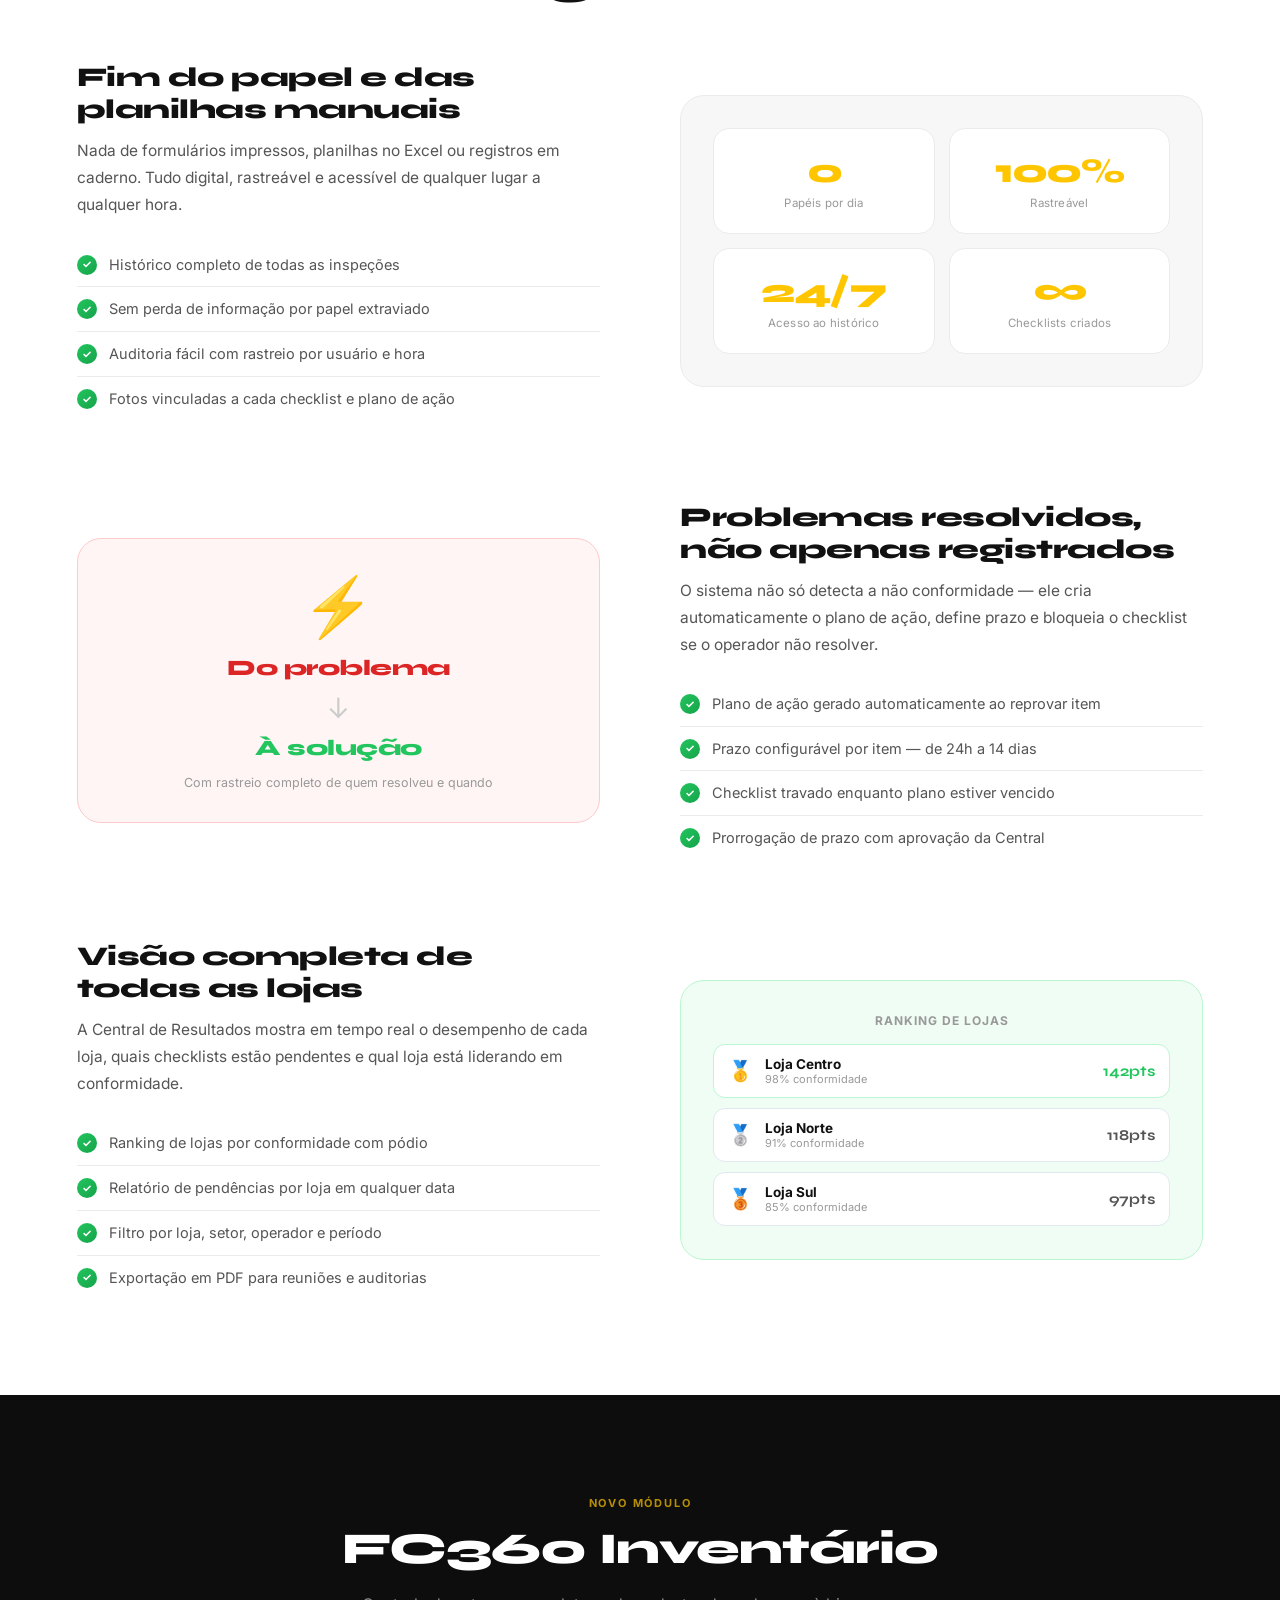
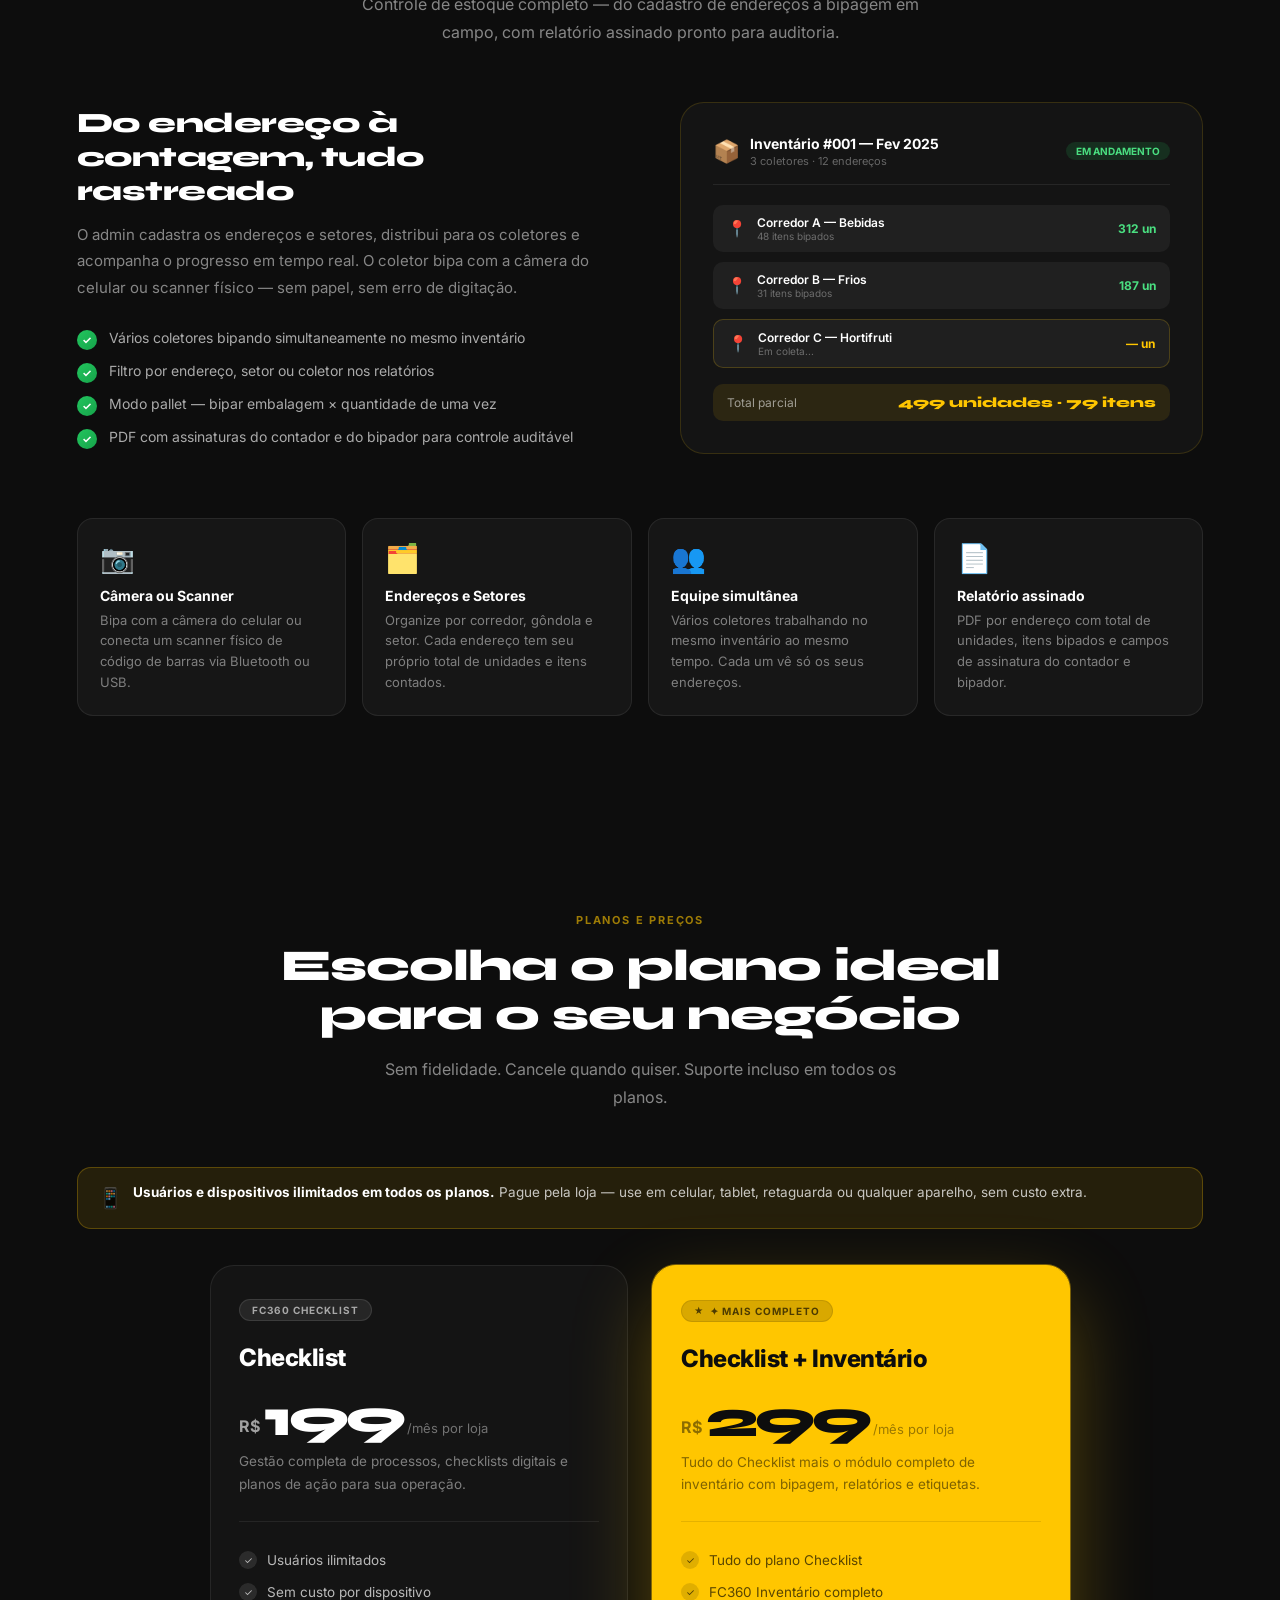
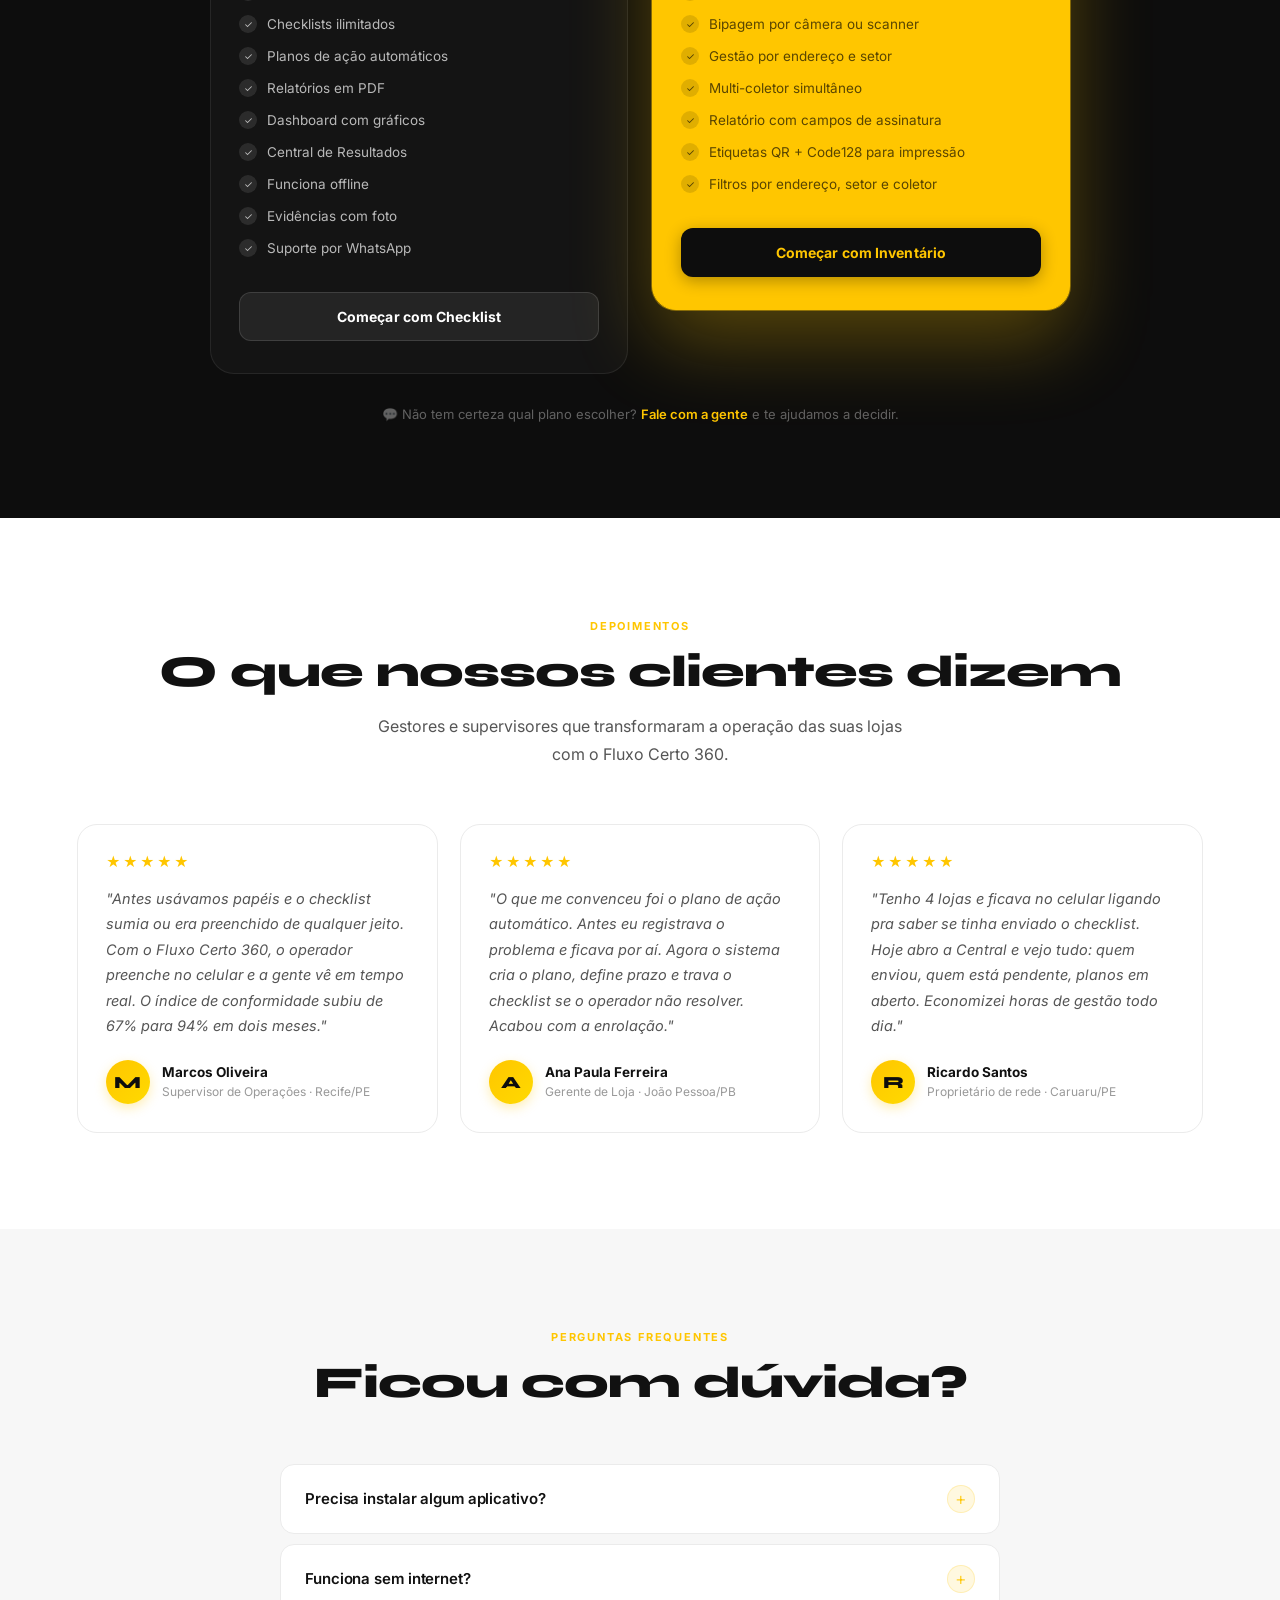
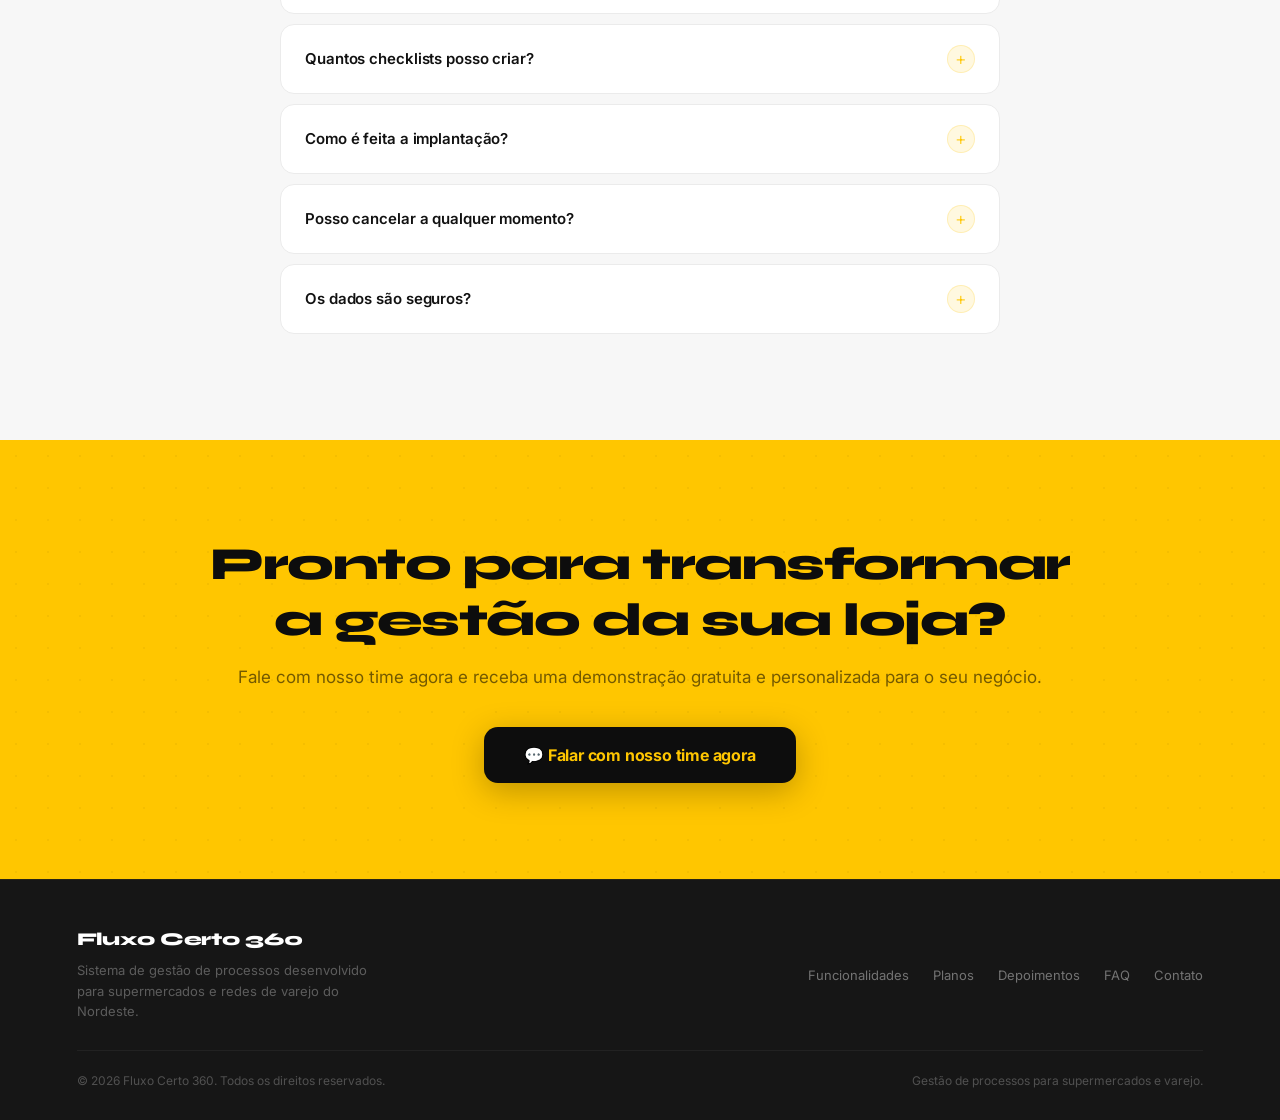
==== commit 486351ce: "feat: reestrutura planos para 2 — Checklist R$199 e Checklist+Inventario R$299 Remove os 3 planos an" ====
--- a/landing/index.html
+++ b/landing/index.html
@@ -456,8 +456,9 @@
     .plans-section .section-title { color: var(--white); }
     .plans-section .section-sub { color: rgba(255,255,255,.5); }
     .plans-grid {
-      display: grid; grid-template-columns: repeat(3, 1fr);
-      gap: 20px; align-items: start;
+      display: grid; grid-template-columns: repeat(2, 1fr);
+      gap: 24px; align-items: start;
+      max-width: 860px; margin: 0 auto;
     }
 
     /* Card base */
@@ -1143,78 +1144,54 @@
 
     <div class="plans-grid">
 
-      <!-- Starter -->
+      <!-- Checklist -->
       <div class="plan-card fade-up">
-        <div class="plan-badge">Starter</div>
-        <div class="plan-name">Starter</div>
+        <div class="plan-badge">FC360 Checklist</div>
+        <div class="plan-name">Checklist</div>
         <div class="plan-price">
           <span class="currency">R$</span>
-          <strong>149</strong>
+          <strong>199</strong>
           <span class="period">/mês por loja</span>
         </div>
-        <p class="plan-desc">Ideal para loja única que quer dar o primeiro passo na gestão digital.</p>
+        <p class="plan-desc">Gestão completa de processos, checklists digitais e planos de ação para sua operação.</p>
         <div class="plan-divider"></div>
         <ul class="plan-features">
-          <li><span class="check">✓</span>1 loja</li>
           <li><span class="check">✓</span>Usuários ilimitados</li>
           <li><span class="check">✓</span>Sem custo por dispositivo</li>
           <li><span class="check">✓</span>Checklists ilimitados</li>
-          <li><span class="check">✓</span>Planos de ação</li>
+          <li><span class="check">✓</span>Planos de ação automáticos</li>
           <li><span class="check">✓</span>Relatórios em PDF</li>
+          <li><span class="check">✓</span>Dashboard com gráficos</li>
+          <li><span class="check">✓</span>Central de Resultados</li>
           <li><span class="check">✓</span>Funciona offline</li>
+          <li><span class="check">✓</span>Evidências com foto</li>
           <li><span class="check">✓</span>Suporte por WhatsApp</li>
         </ul>
-        <a class="plan-cta" href="https://wa.me/5581991665457?text=Quero%20o%20plano%20Starter%20do%20Fluxo%20Certo%20360!" target="_blank">Começar com Starter</a>
-      </div>
-
-      <!-- Pro (featured) -->
+        <a class="plan-cta" href="https://wa.me/5581991665457?text=Quero%20o%20FC360%20Checklist!" target="_blank">Começar com Checklist</a>
+      </div>
+
+      <!-- Checklist + Inventário (featured) -->
       <div class="plan-card featured fade-up" style="--delay:.1s">
-        <div class="plan-badge hot">Mais popular</div>
-        <div class="plan-name">Pro</div>
+        <div class="plan-badge hot">✦ Mais completo</div>
+        <div class="plan-name">Checklist + Inventário</div>
         <div class="plan-price">
           <span class="currency">R$</span>
-          <strong>349</strong>
-          <span class="period">/mês</span>
-        </div>
-        <p class="plan-desc">Para redes com até 5 lojas que precisam de controle centralizado e relatórios avançados.</p>
+          <strong>299</strong>
+          <span class="period">/mês por loja</span>
+        </div>
+        <p class="plan-desc">Tudo do Checklist mais o módulo completo de inventário com bipagem, relatórios e etiquetas.</p>
         <div class="plan-divider"></div>
         <ul class="plan-features">
-          <li><span class="check">✓</span>Até 5 lojas</li>
-          <li><span class="check">✓</span>Usuários ilimitados</li>
-          <li><span class="check">✓</span>Sem custo por dispositivo</li>
-          <li><span class="check">✓</span>Tudo do Starter</li>
-          <li><span class="check">✓</span>Central de Resultados completa</li>
-          <li><span class="check">✓</span>Ranking de lojas e operadores</li>
-          <li><span class="check">✓</span>Relatório de pendências por loja</li>
-          <li><span class="check">✓</span>Dashboard com gráficos</li>
-          <li><span class="check">✓</span>Suporte prioritário</li>
+          <li><span class="check">✓</span>Tudo do plano Checklist</li>
+          <li><span class="check">✓</span>FC360 Inventário completo</li>
+          <li><span class="check">✓</span>Bipagem por câmera ou scanner</li>
+          <li><span class="check">✓</span>Gestão por endereço e setor</li>
+          <li><span class="check">✓</span>Multi-coletor simultâneo</li>
+          <li><span class="check">✓</span>Relatório com campos de assinatura</li>
+          <li><span class="check">✓</span>Etiquetas QR + Code128 para impressão</li>
+          <li><span class="check">✓</span>Filtros por endereço, setor e coletor</li>
         </ul>
-        <a class="plan-cta" href="https://wa.me/5581991665457?text=Quero%20o%20plano%20Pro%20do%20Fluxo%20Certo%20360!" target="_blank">Começar com Pro</a>
-      </div>
-
-      <!-- Enterprise -->
-      <div class="plan-card fade-up" style="--delay:.2s">
-        <div class="plan-badge">Enterprise</div>
-        <div class="plan-name">Enterprise</div>
-        <div class="plan-price">
-          <span class="currency">R$</span>
-          <strong>699</strong>
-          <span class="period">/mês</span>
-        </div>
-        <p class="plan-desc">Para grandes redes com muitas lojas, múltiplas regiões e necessidade de customização.</p>
-        <div class="plan-divider"></div>
-        <ul class="plan-features">
-          <li><span class="check">✓</span>Lojas ilimitadas</li>
-          <li><span class="check">✓</span>Usuários ilimitados</li>
-          <li><span class="check">✓</span>Sem custo por dispositivo</li>
-          <li><span class="check">✓</span>Tudo do Pro</li>
-          <li><span class="check">✓</span>Relatório corporativo multi-loja</li>
-          <li><span class="check">✓</span>Customização avançada</li>
-          <li><span class="check">✓</span>Onboarding personalizado</li>
-          <li><span class="check">✓</span>Consultor dedicado exclusivo</li>
-          <li><span class="check">✓</span>SLA garantido</li>
-        </ul>
-        <a class="plan-cta" href="https://wa.me/5581991665457?text=Quero%20o%20plano%20Enterprise%20do%20Fluxo%20Certo%20360!" target="_blank">Falar com consultor</a>
+        <a class="plan-cta" href="https://wa.me/5581991665457?text=Quero%20o%20FC360%20Checklist%20%2B%20Invent%C3%A1rio!" target="_blank">Começar com Inventário</a>
       </div>
     </div>
     <p class="plans-note">💬 Não tem certeza qual plano escolher? <a href="https://wa.me/5581991665457" target="_blank" style="color:var(--y);text-decoration:none;font-weight:600">Fale com a gente</a> e te ajudamos a decidir.</p>
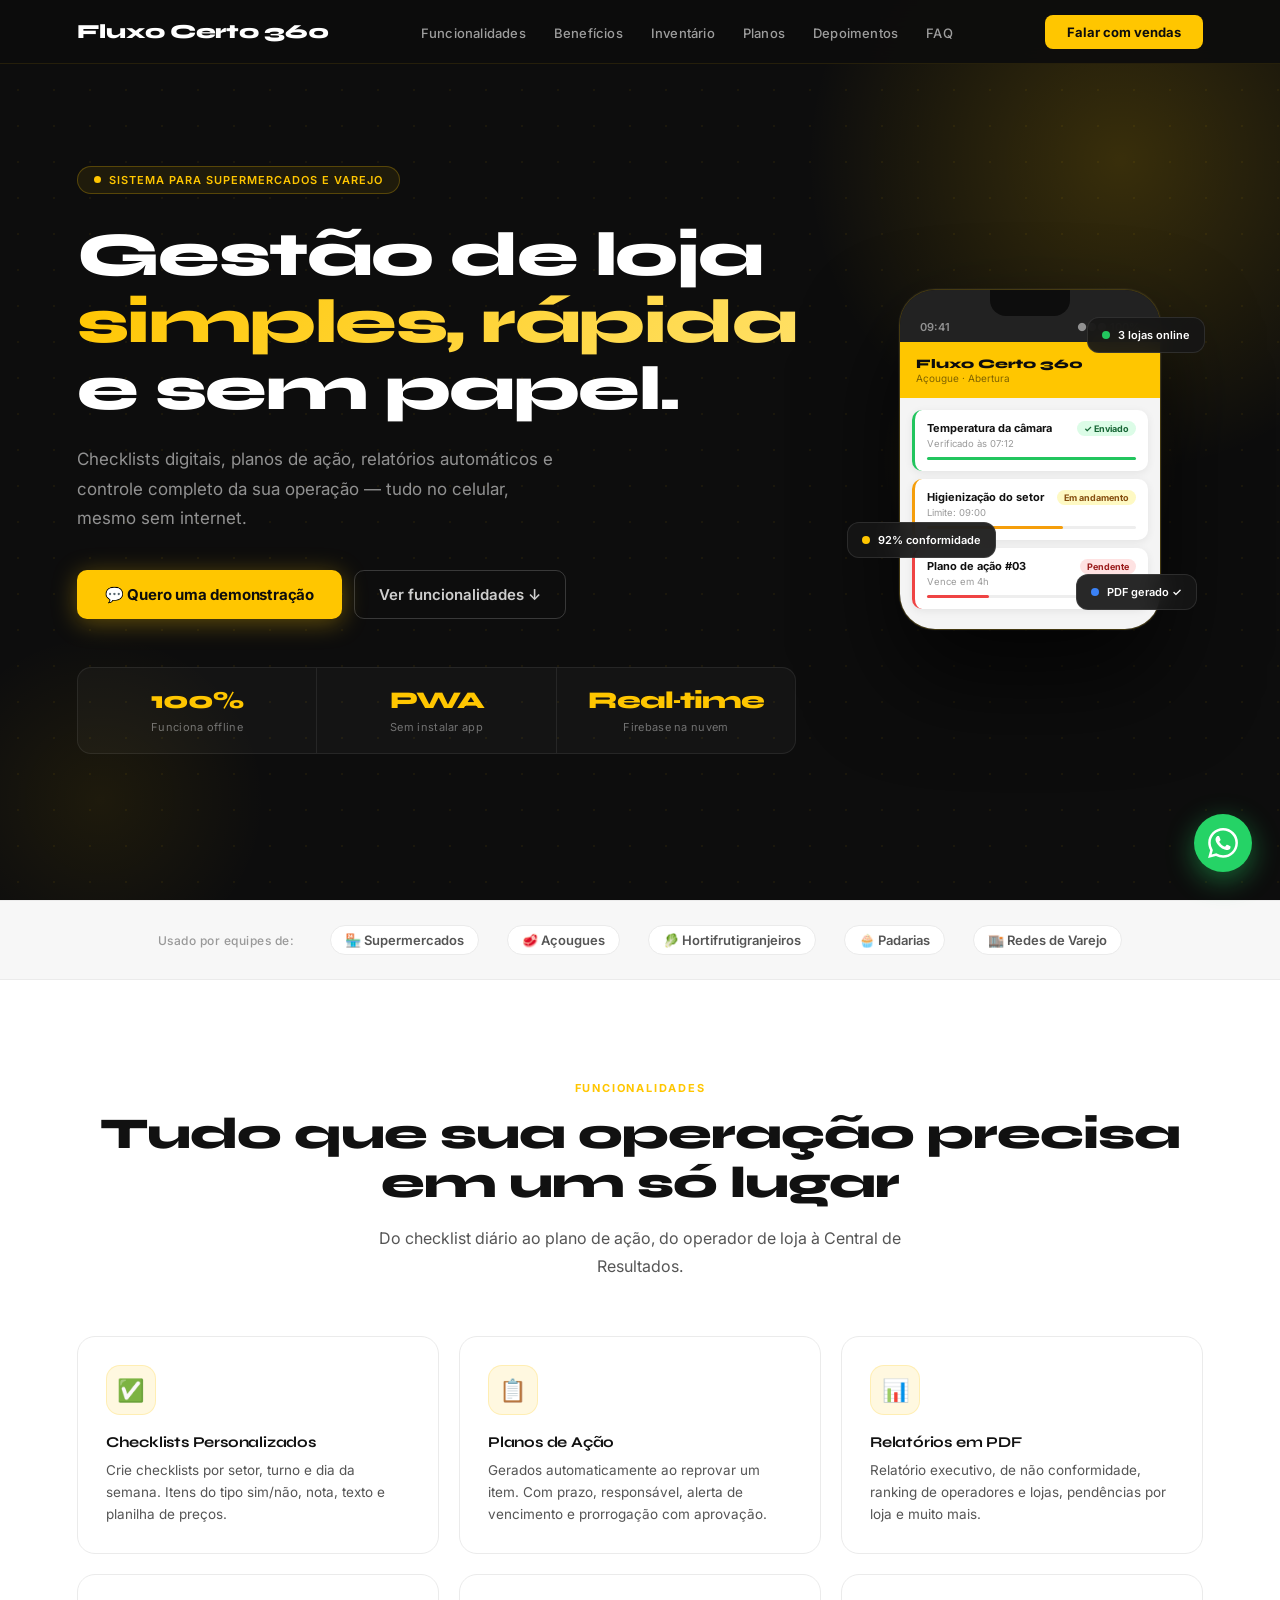
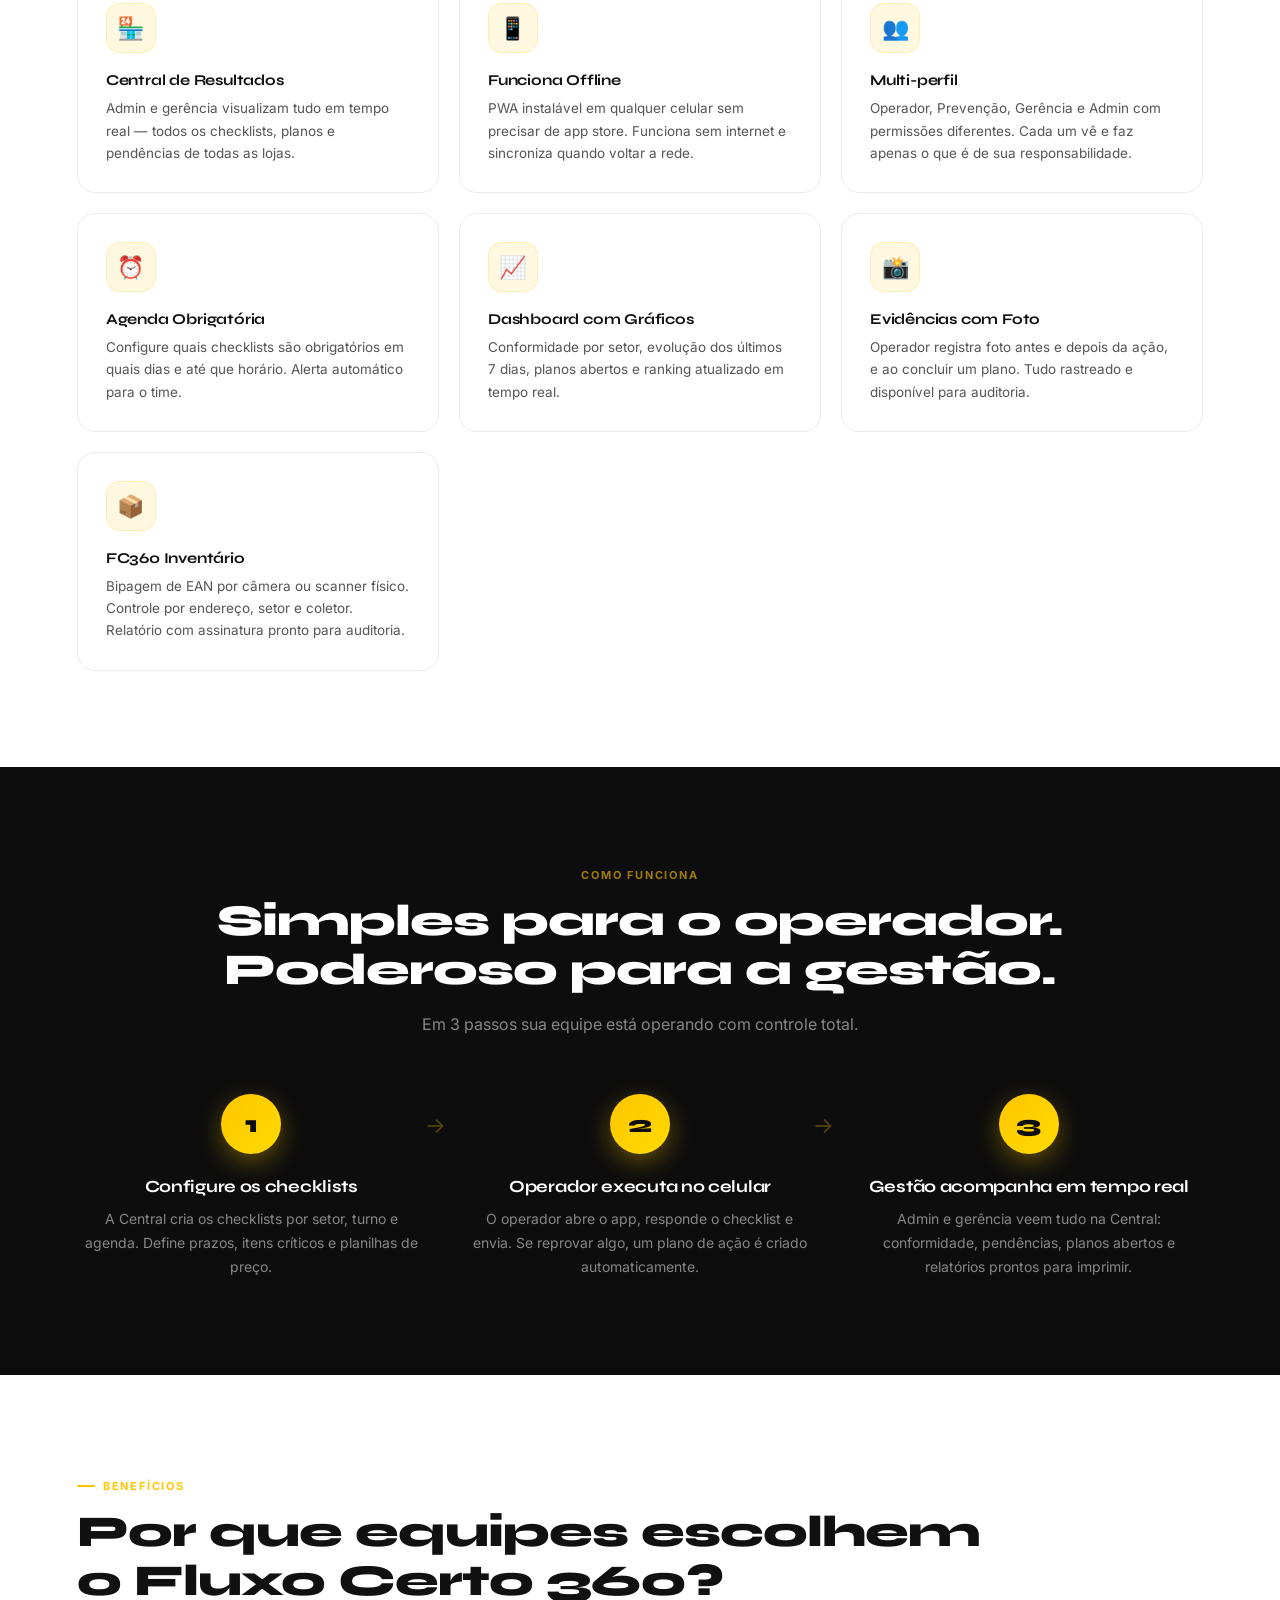
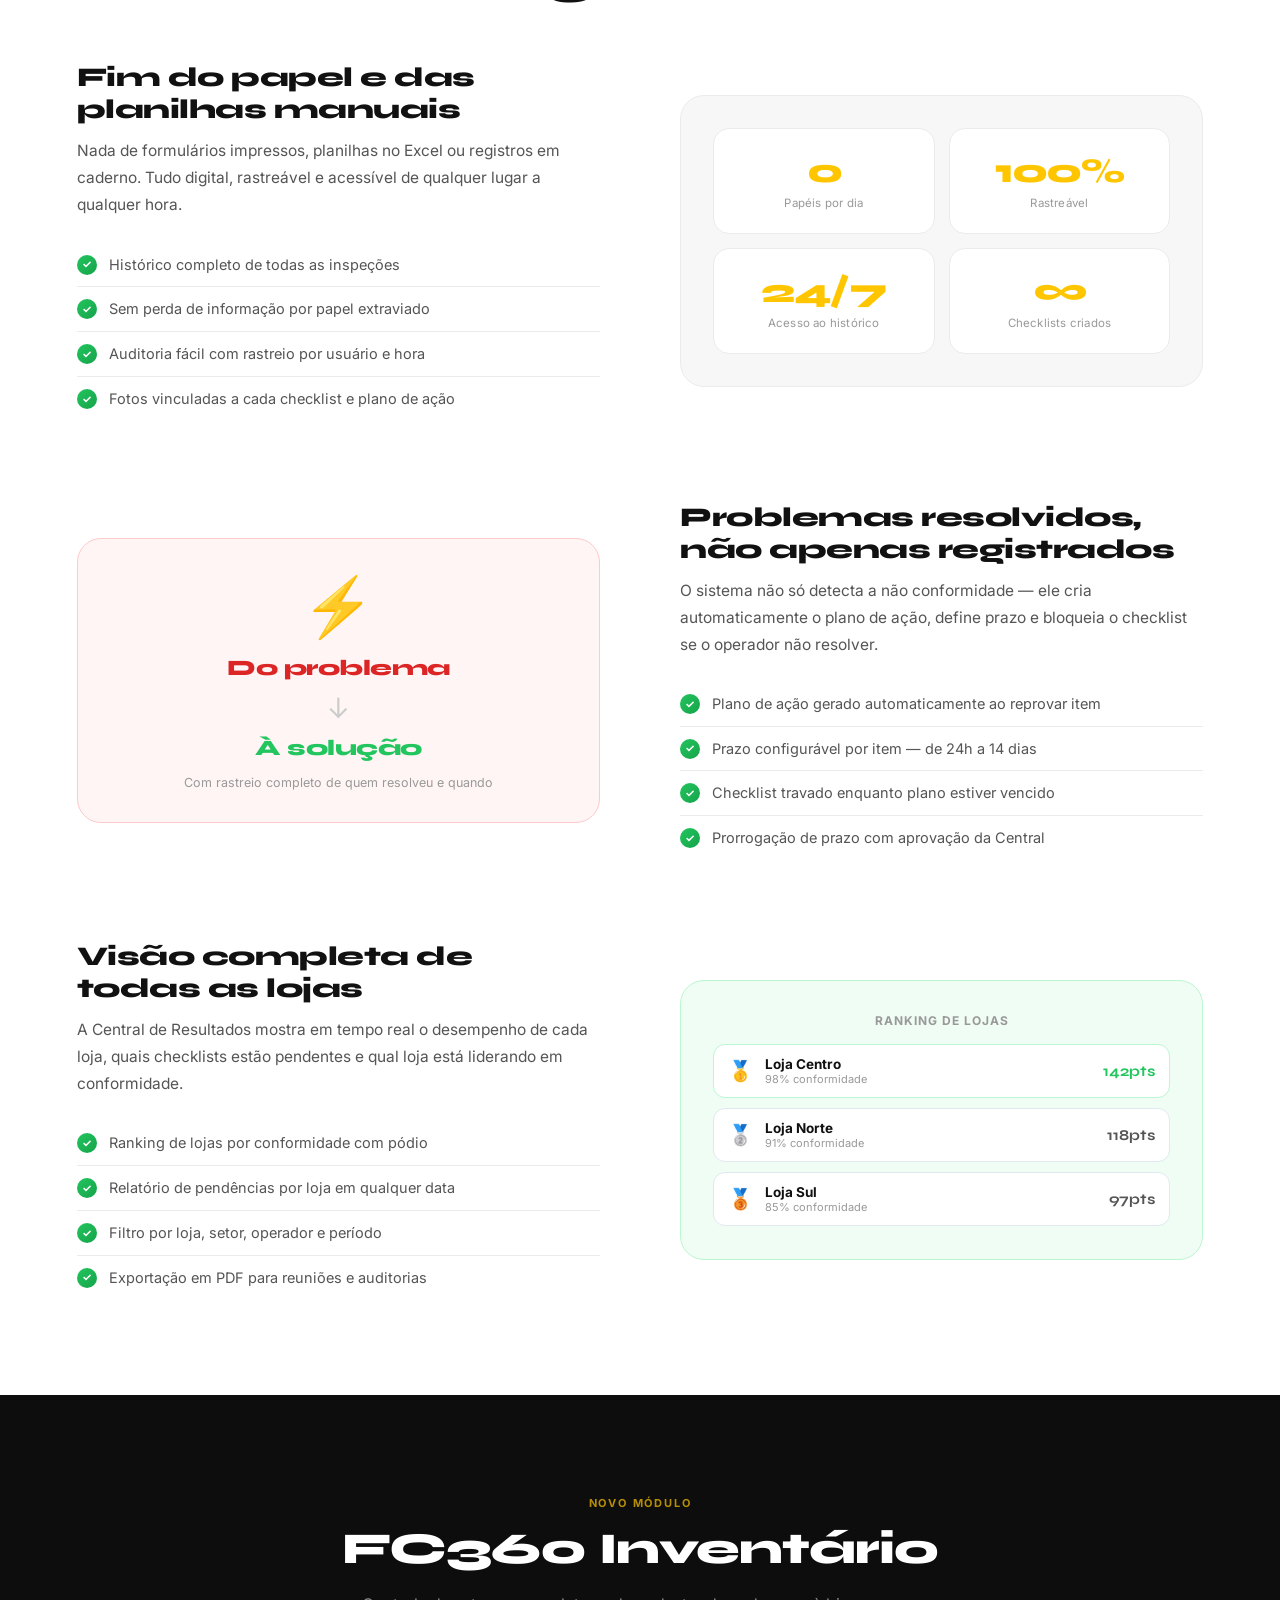
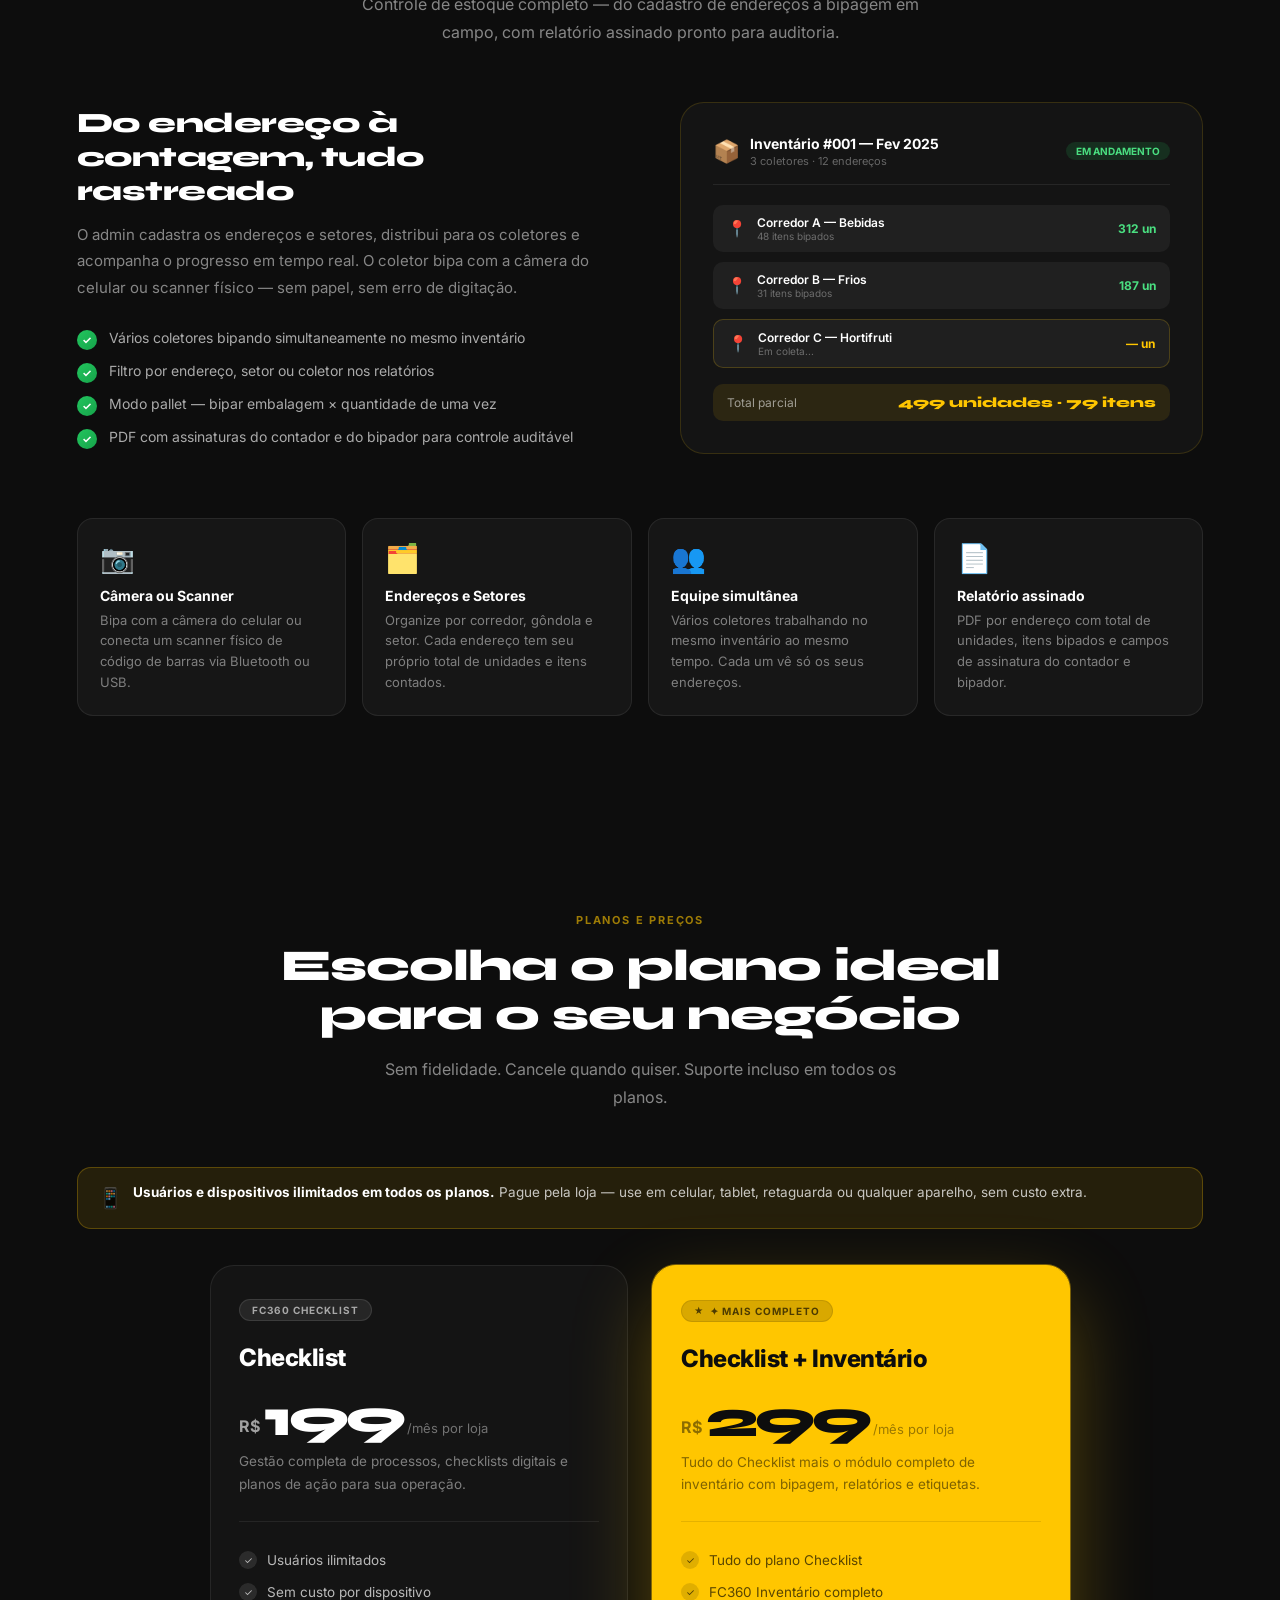
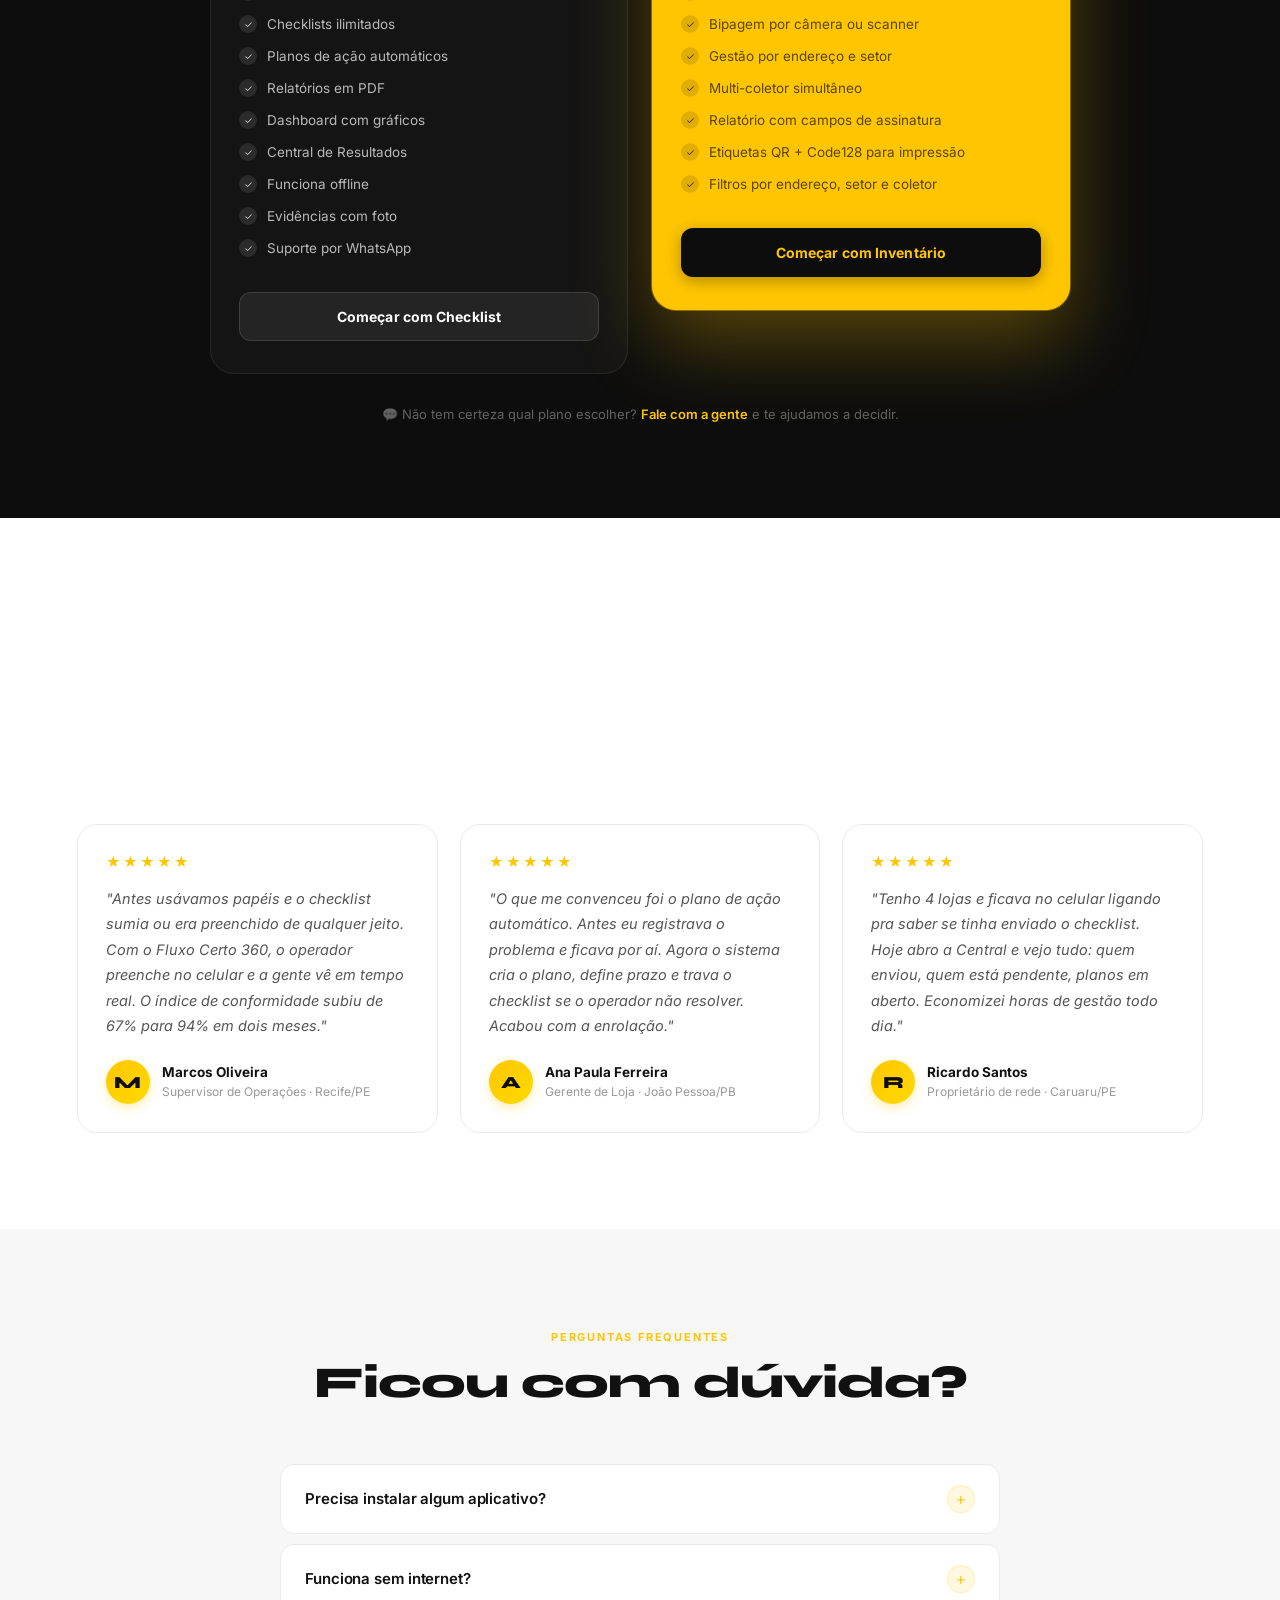
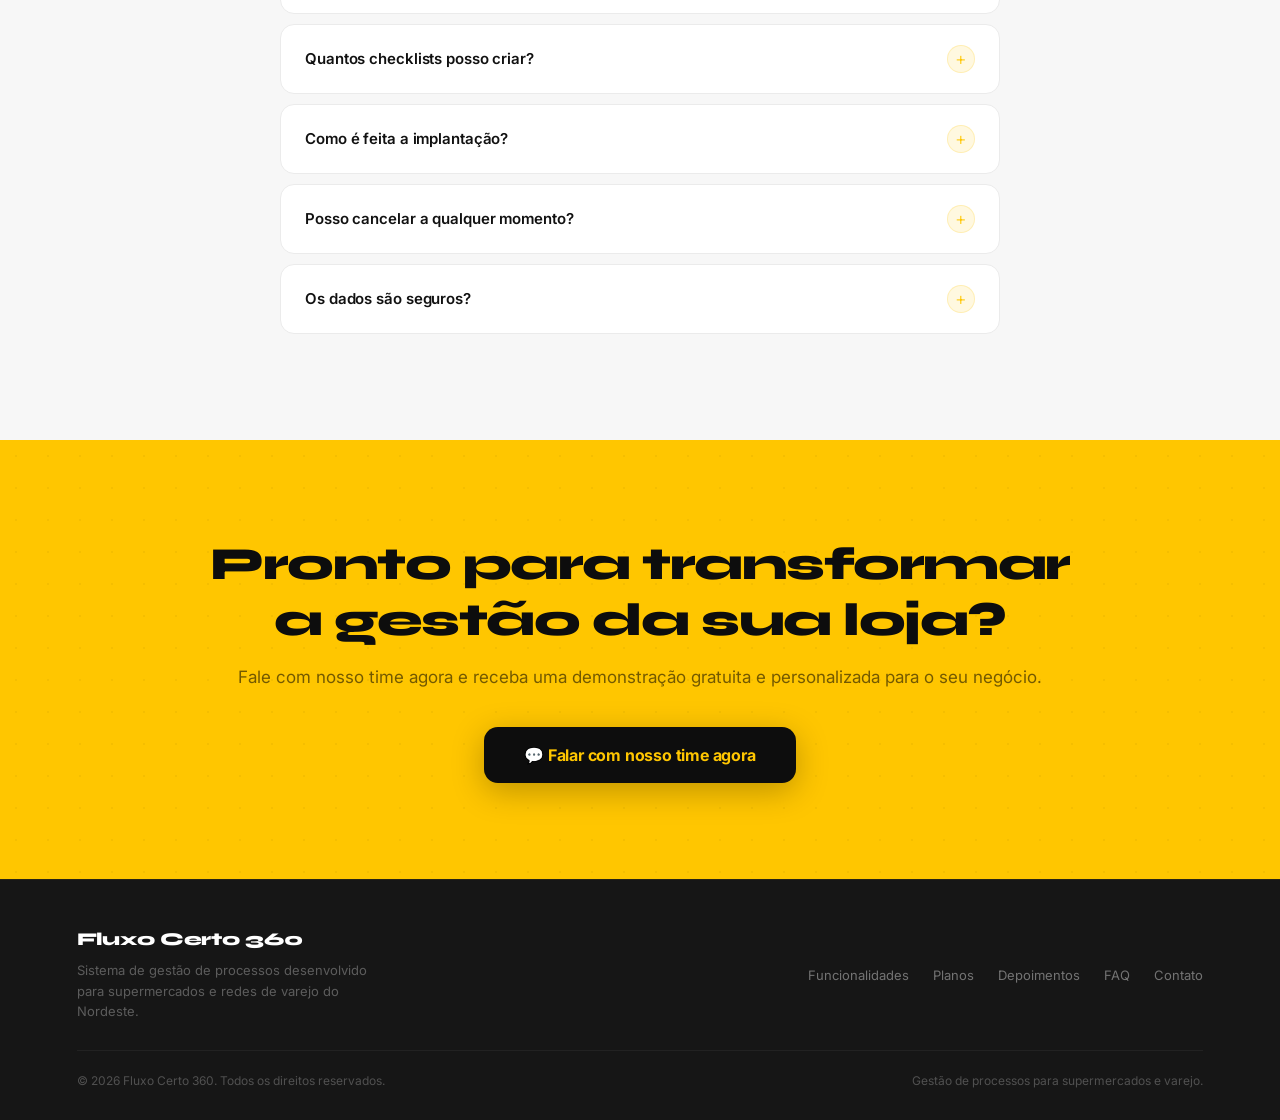
==== commit de0262f6: "feat: tema festivo São João + Copa — barra decorativa 29 mai a 30 jun 2026 (build 144) Co-Authored-B" ====
--- a/landing/index.html
+++ b/landing/index.html
@@ -1379,5 +1379,27 @@
       : 'rgba(13,13,13,.95)';
   });
 </script>
+<script>
+(function(){
+  var d=new Date();
+  if(d.getFullYear()!==2026||(d.getMonth()!==5&&!(d.getMonth()===4&&d.getDate()>=29))) return;
+  var H=30;
+  var bar=document.createElement('div');
+  bar.style.cssText='position:fixed;top:0;left:0;right:0;height:'+H+'px;z-index:200;display:flex;flex-direction:column';
+  var s=document.createElement('div');
+  s.style.cssText='height:5px;flex-shrink:0;background:repeating-linear-gradient(90deg,#e8281e 0px,#e8281e 20px,#FFC600 20px,#FFC600 40px,#009b3a 40px,#009b3a 60px,#002776 60px,#002776 80px)';
+  var b=document.createElement('div');
+  b.style.cssText='flex:1;background:rgba(8,8,8,.96);display:flex;align-items:center;justify-content:center';
+  b.innerHTML='<span style="font-size:11.5px;font-weight:600;letter-spacing:.2px;color:rgba(255,255,255,.85);font-family:Inter,sans-serif;white-space:nowrap">🎪 <b style="color:#FFC600">São João</b> &amp; <b style="color:#009b3a">Copa 2026</b> — Vai Brasil! ⚽ 🇧🇷</span>';
+  bar.appendChild(s);bar.appendChild(b);
+  document.body.insertBefore(bar,document.body.firstChild);
+  var nav=document.querySelector('nav');
+  if(nav) nav.style.top=H+'px';
+  var nm=document.getElementById('nav-mobile');
+  if(nm) nm.style.top=(H+64)+'px';
+  var hero=document.querySelector('.hero');
+  if(hero){var cs=window.getComputedStyle(hero);hero.style.paddingTop=(parseInt(cs.paddingTop)||0)+H+'px';}
+})();
+</script>
 </body>
 </html>
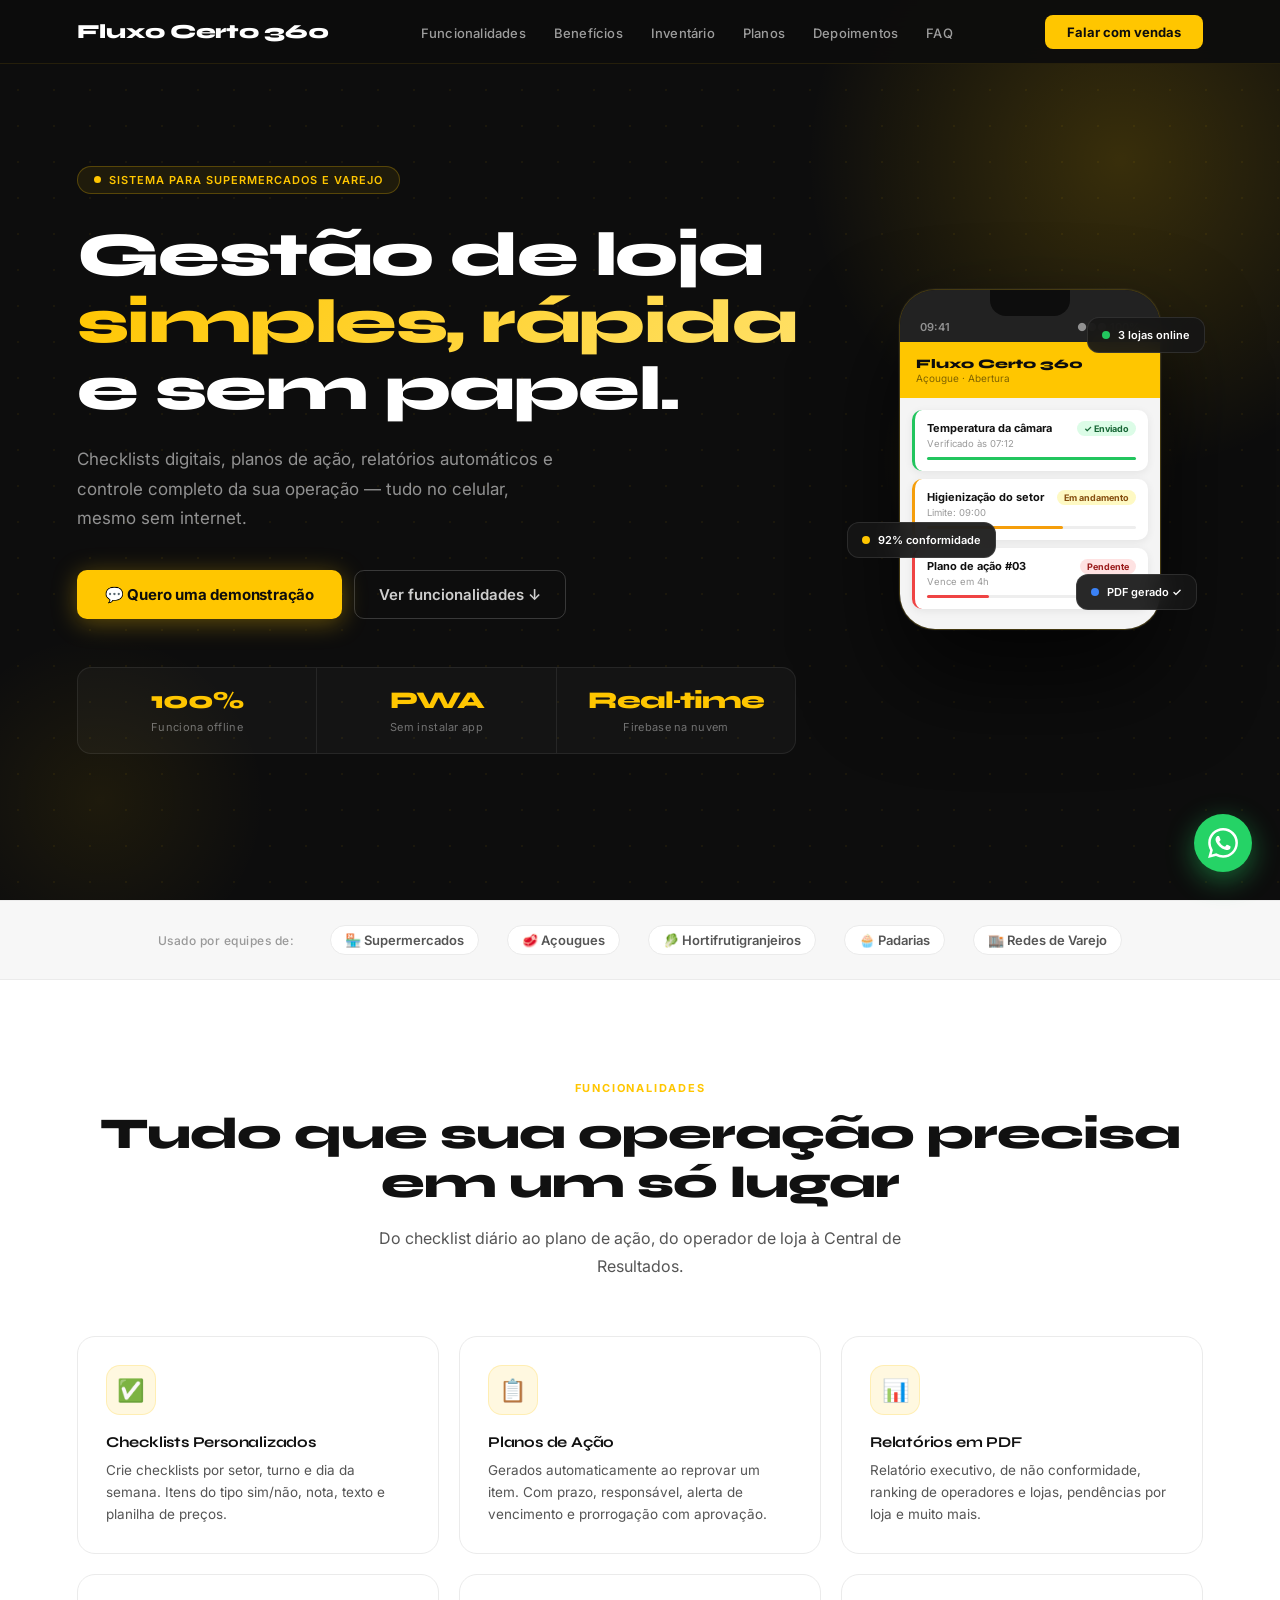
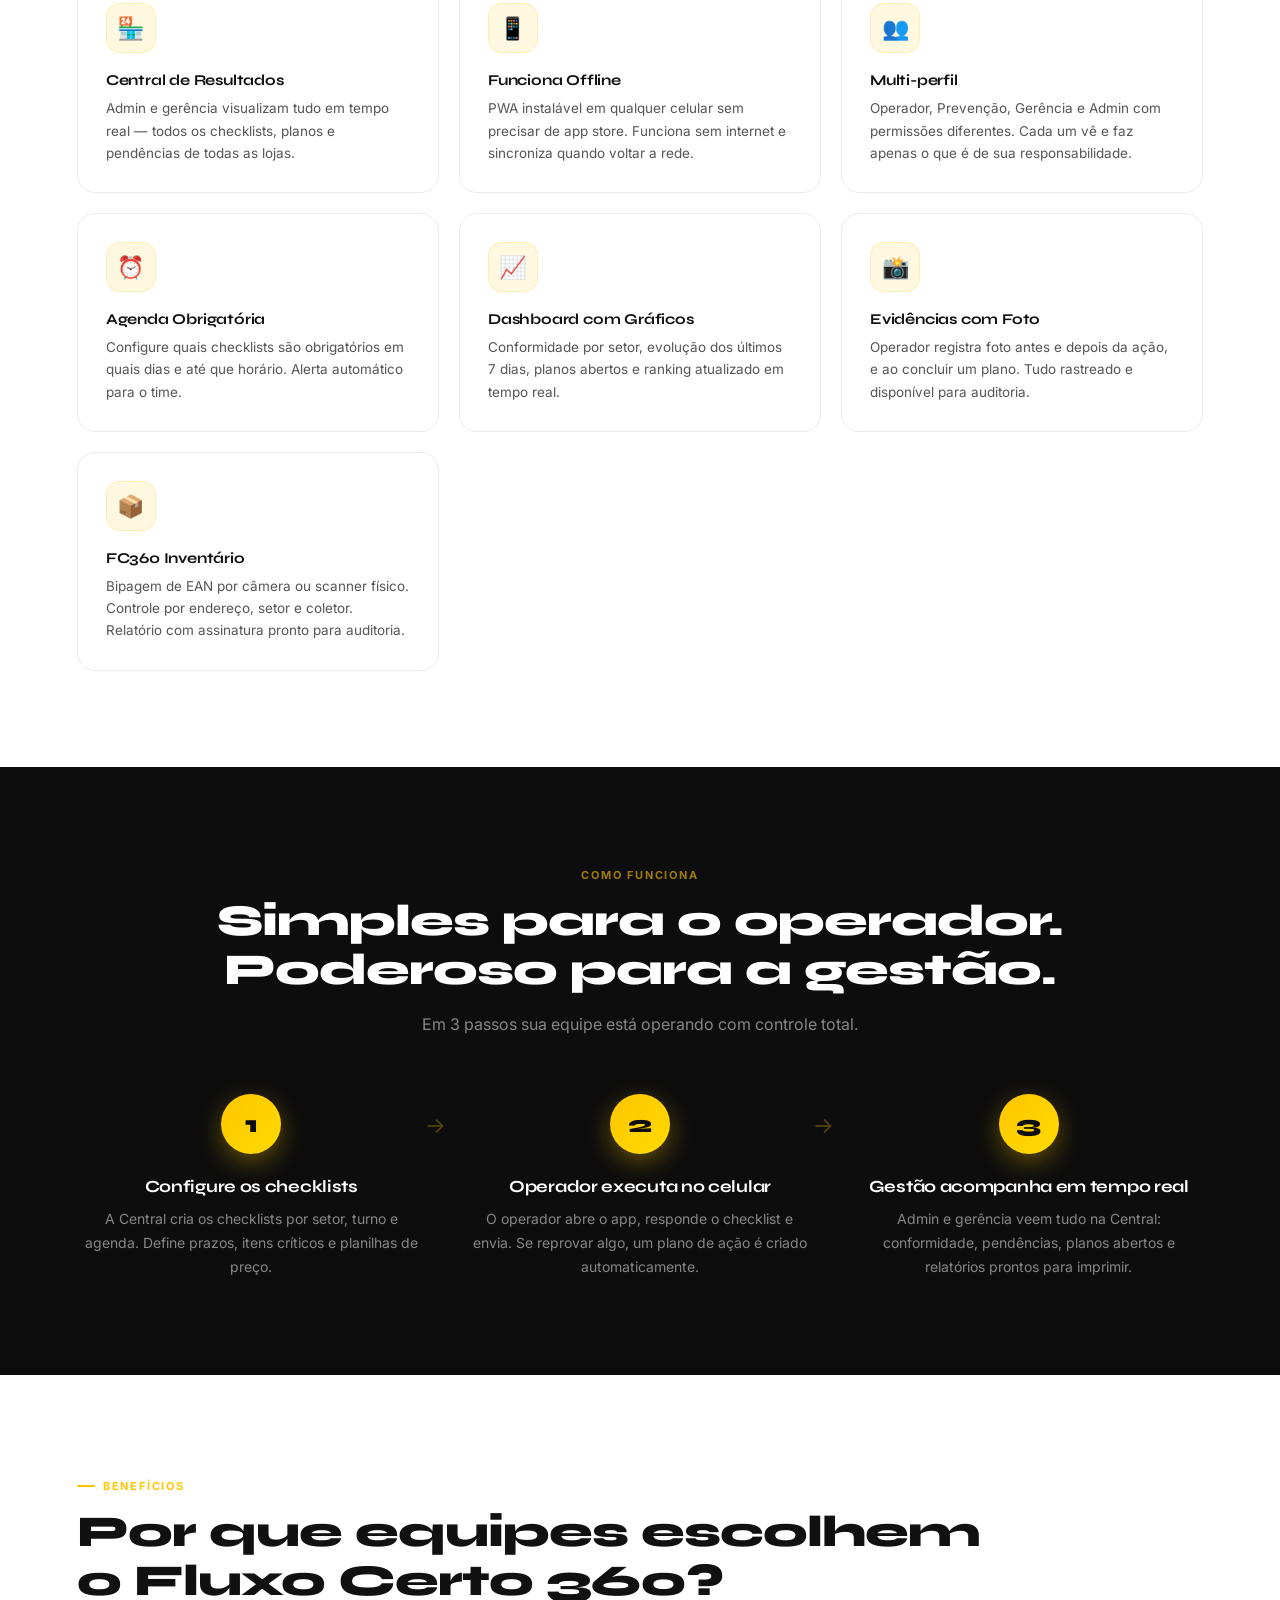
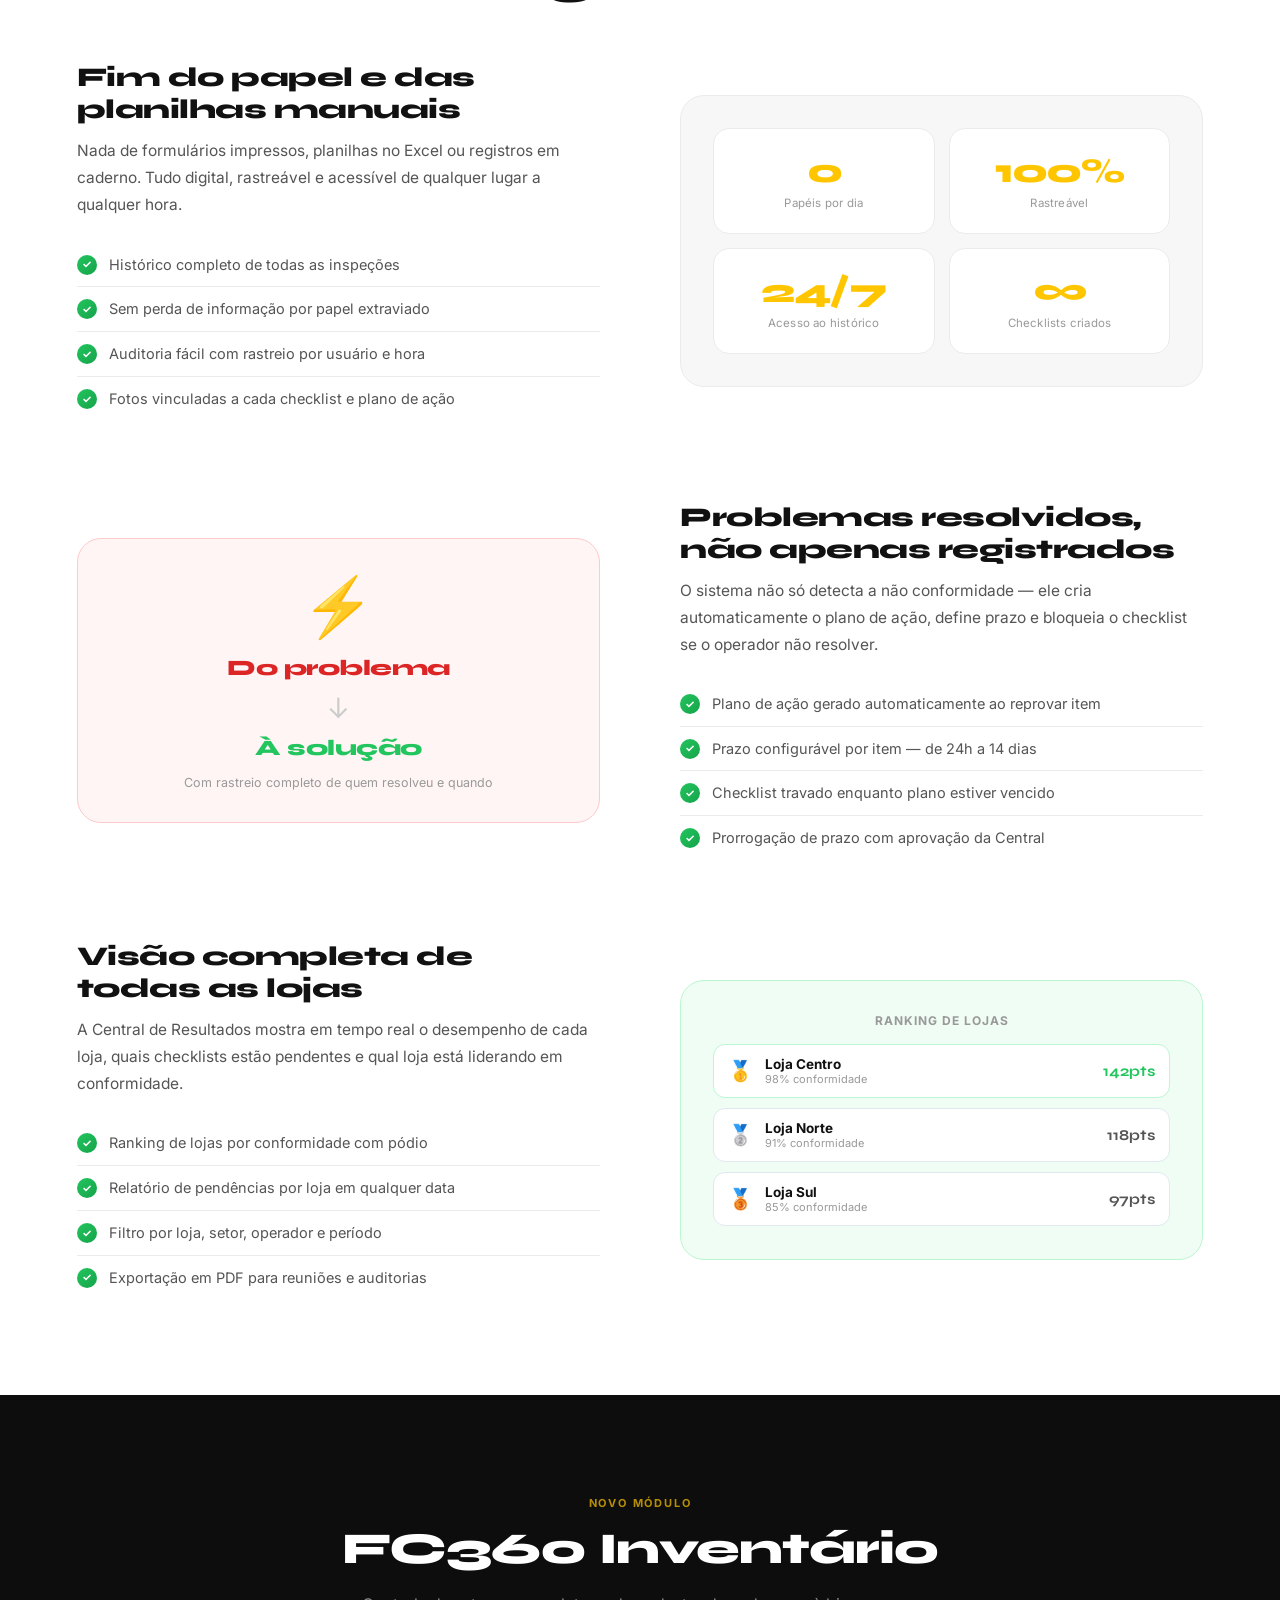
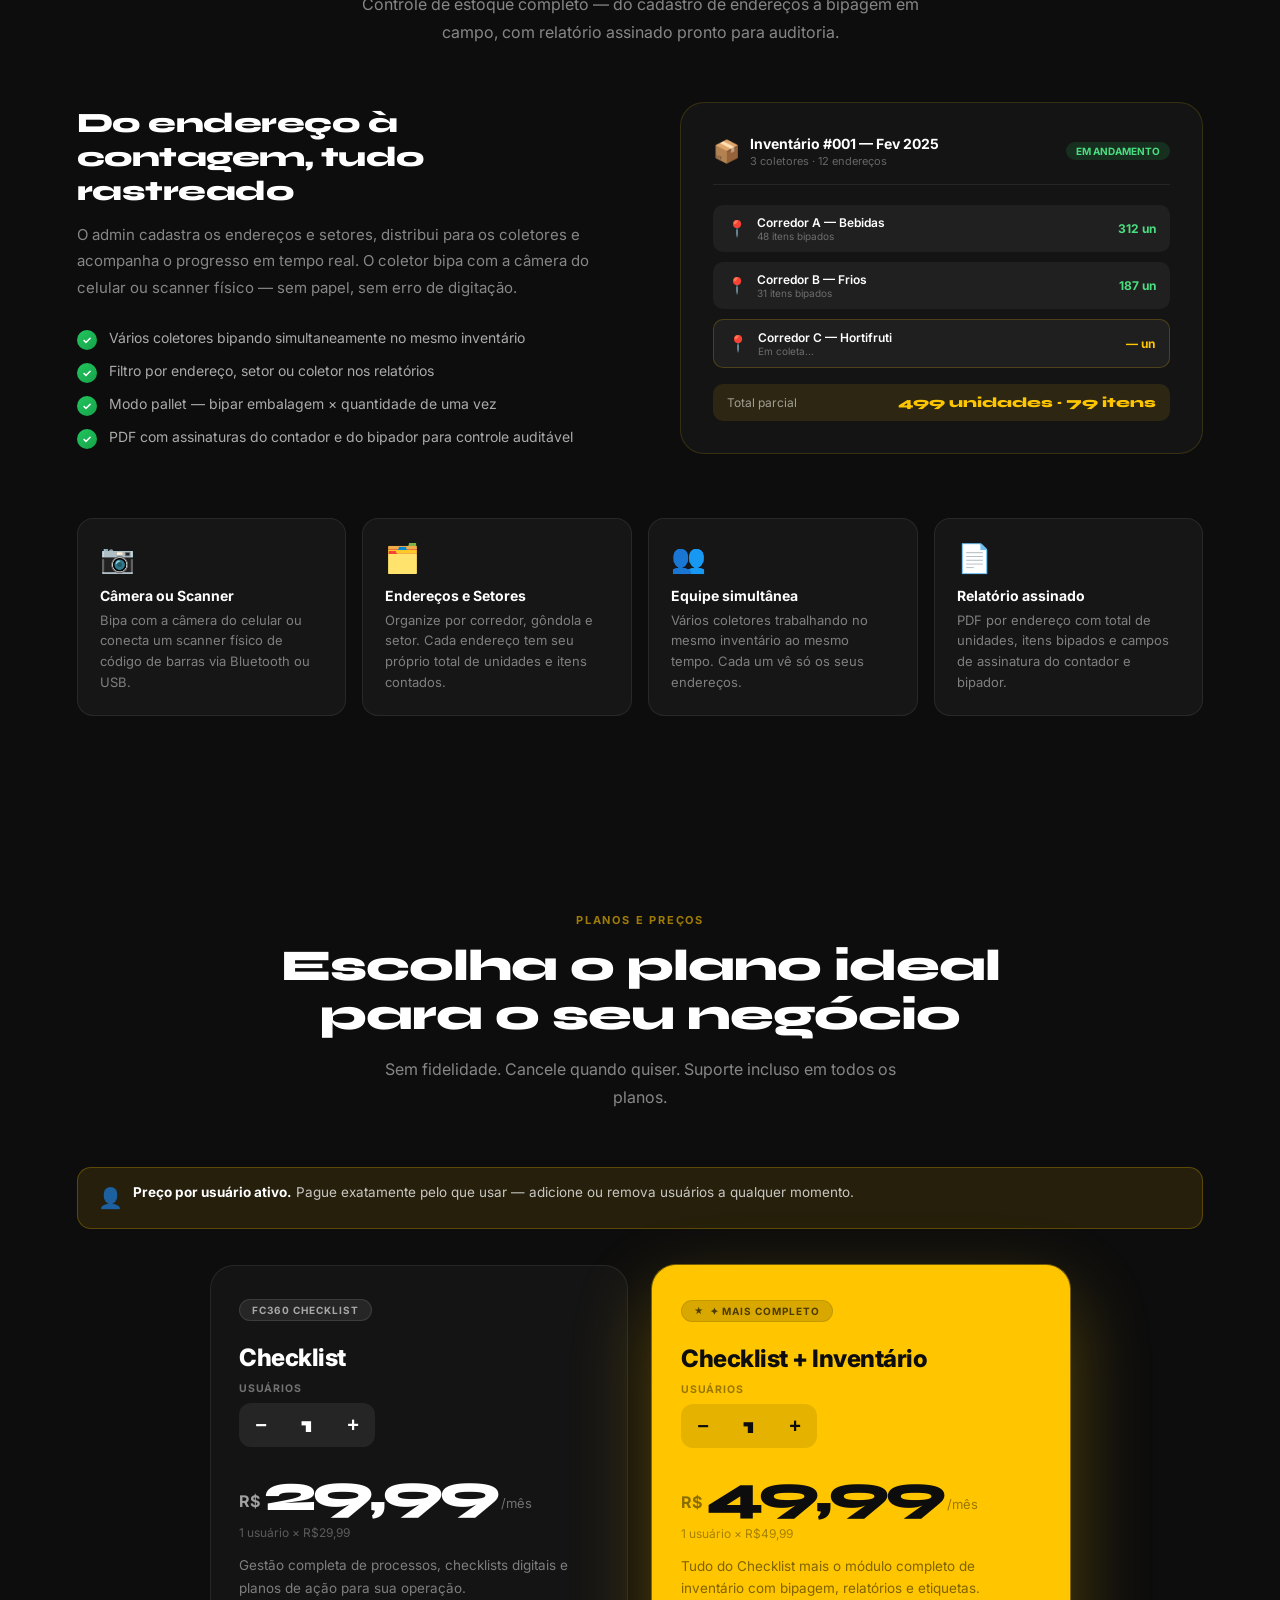
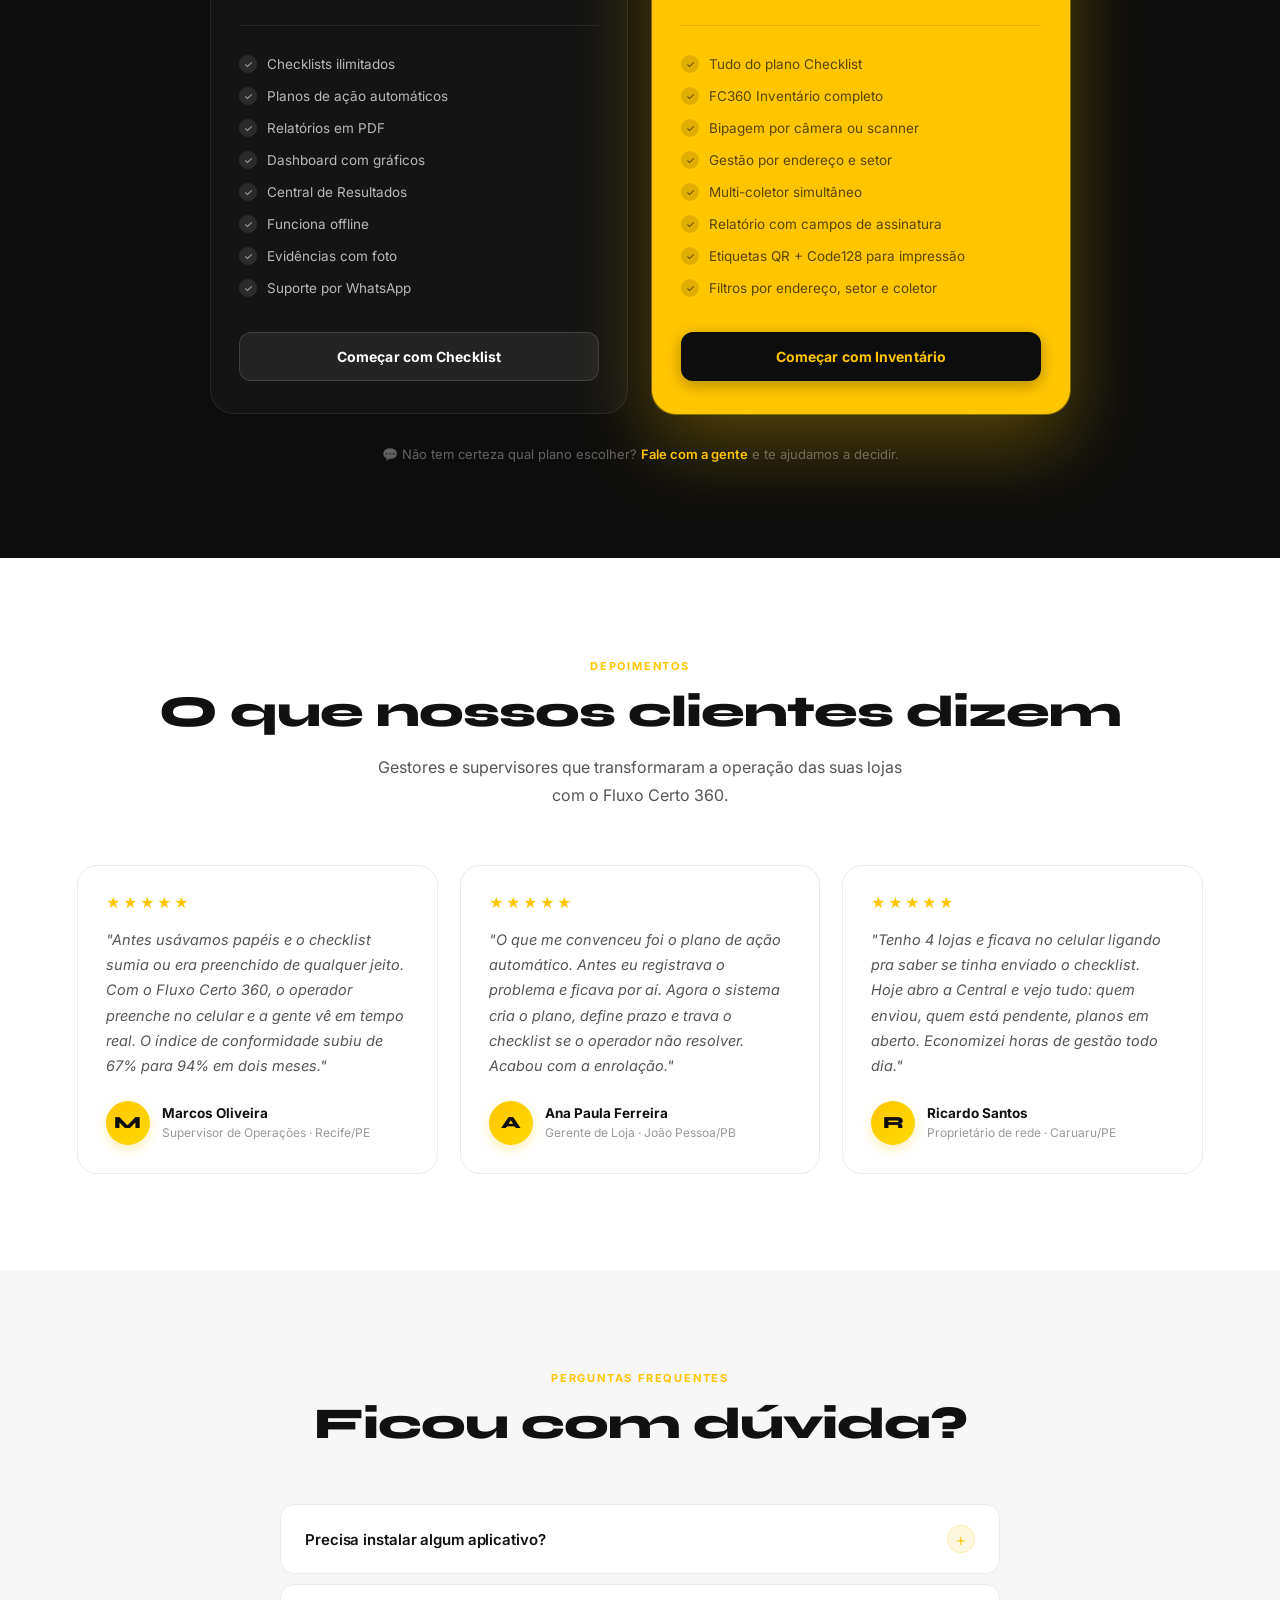
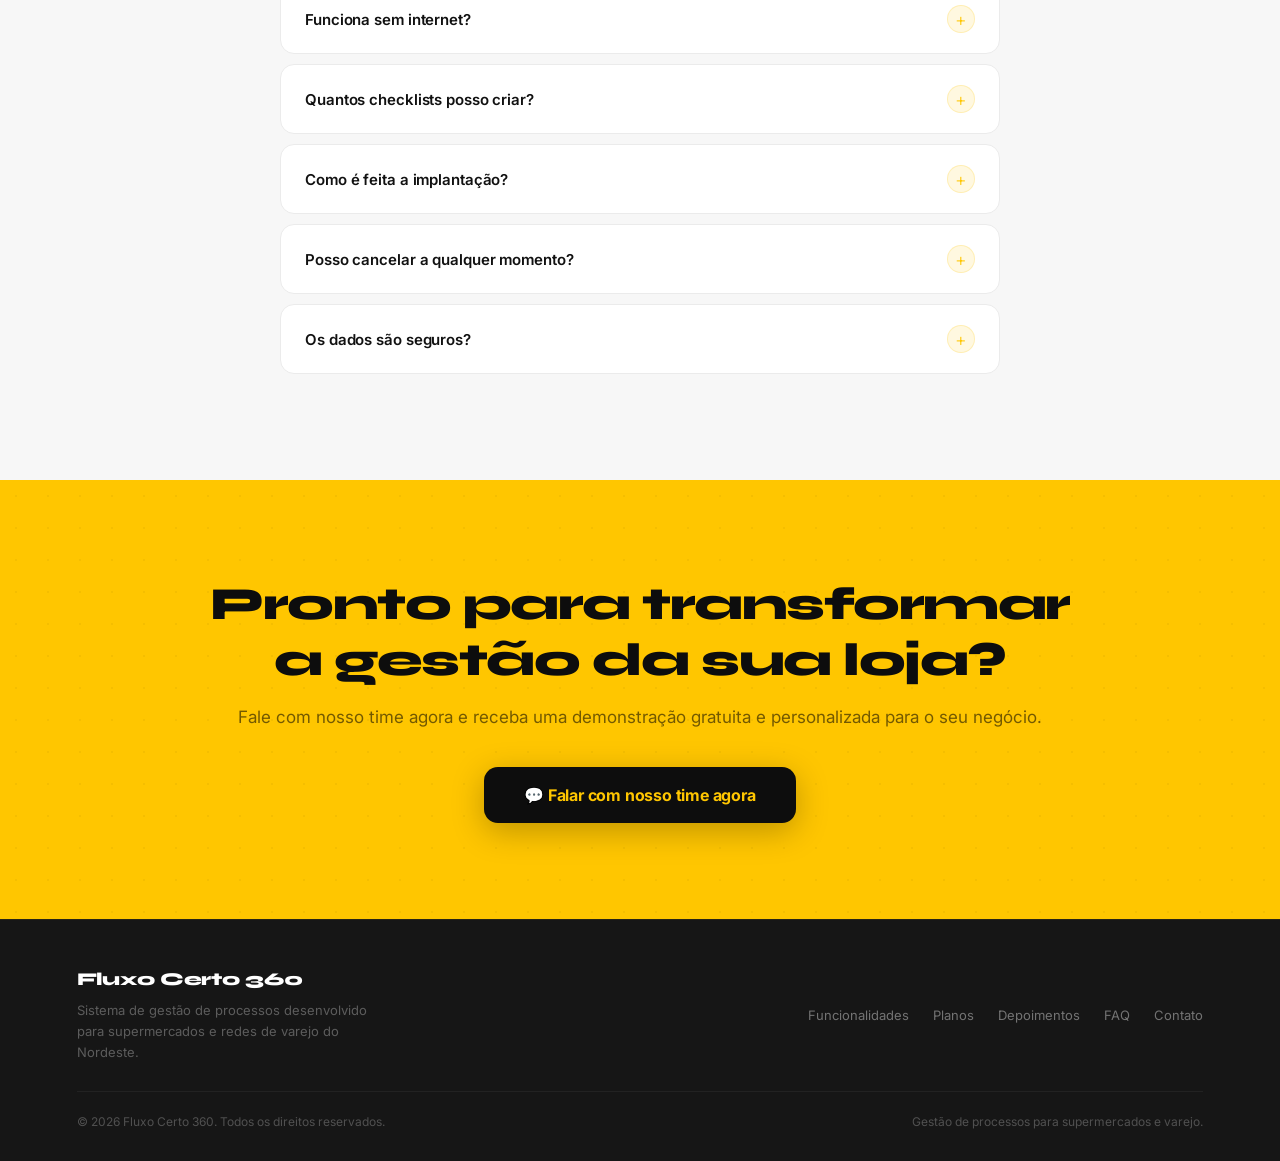
==== commit 5a1a24ac: "feat: planos com preço dinâmico por usuário - Checklist: R$29,99/usuário/mês - Checklist + Inventári" ====
--- a/landing/index.html
+++ b/landing/index.html
@@ -557,6 +557,18 @@
     }
     .plan-card.featured .plan-cta:hover { background: #1a1a1a; }
     .plans-note { text-align: center; margin-top: 32px; font-size: 13px; color: rgba(255,255,255,.35); }
+    .plan-counter-label { font-size: 10.5px; font-weight: 700; text-transform: uppercase; letter-spacing: .8px; color: rgba(255,255,255,.4); margin-bottom: 8px; }
+    .plan-card.featured .plan-counter-label { color: rgba(0,0,0,.4); }
+    .plan-counter { display: flex; align-items: center; background: rgba(255,255,255,.07); border-radius: 12px; overflow: hidden; width: fit-content; margin-bottom: 20px; }
+    .plan-card.featured .plan-counter { background: rgba(0,0,0,.1); }
+    .plan-counter button { background: none; border: none; color: #fff; font-size: 20px; font-weight: 700; width: 44px; height: 44px; cursor: pointer; transition: background .15s; flex-shrink: 0; line-height: 1; }
+    .plan-card.featured .plan-counter button { color: #0d0d0d; }
+    .plan-counter button:hover { background: rgba(255,255,255,.1); }
+    .plan-card.featured .plan-counter button:hover { background: rgba(0,0,0,.08); }
+    .plan-counter .plan-qty { font-family: 'Syne', sans-serif; font-size: 22px; font-weight: 800; min-width: 48px; text-align: center; color: #fff; }
+    .plan-card.featured .plan-counter .plan-qty { color: #0d0d0d; }
+    .plan-price-unit { font-size: 12px; color: rgba(255,255,255,.3); margin-top: 4px; }
+    .plan-card.featured .plan-price-unit { color: rgba(0,0,0,.35); }
     .plans-highlight {
       display: flex; align-items: flex-start; gap: 10px;
       background: rgba(255,198,0,.1); border: 1px solid rgba(255,198,0,.25);
@@ -1138,8 +1150,8 @@
     </div>
     <!-- faixa de destaque -->
     <div class="plans-highlight fade-up">
-      <span>📱</span>
-      <span><strong>Usuários e dispositivos ilimitados em todos os planos.</strong> Pague pela loja — use em celular, tablet, retaguarda ou qualquer aparelho, sem custo extra.</span>
+      <span>👤</span>
+      <span><strong>Preço por usuário ativo.</strong> Pague exatamente pelo que usar — adicione ou remova usuários a qualquer momento.</span>
     </div>
 
     <div class="plans-grid">
@@ -1148,16 +1160,21 @@
       <div class="plan-card fade-up">
         <div class="plan-badge">FC360 Checklist</div>
         <div class="plan-name">Checklist</div>
+        <div class="plan-counter-label">Usuários</div>
+        <div class="plan-counter">
+          <button onclick="planMudar('a',-1)">−</button>
+          <span class="plan-qty" id="plan-qty-a">1</span>
+          <button onclick="planMudar('a',1)">+</button>
+        </div>
         <div class="plan-price">
           <span class="currency">R$</span>
-          <strong>199</strong>
-          <span class="period">/mês por loja</span>
-        </div>
-        <p class="plan-desc">Gestão completa de processos, checklists digitais e planos de ação para sua operação.</p>
+          <strong id="plan-val-a">29,99</strong>
+          <span class="period">/mês</span>
+        </div>
+        <div class="plan-price-unit" id="plan-unit-a">1 usuário × R$29,99</div>
+        <p class="plan-desc" style="margin-top:14px">Gestão completa de processos, checklists digitais e planos de ação para sua operação.</p>
         <div class="plan-divider"></div>
         <ul class="plan-features">
-          <li><span class="check">✓</span>Usuários ilimitados</li>
-          <li><span class="check">✓</span>Sem custo por dispositivo</li>
           <li><span class="check">✓</span>Checklists ilimitados</li>
           <li><span class="check">✓</span>Planos de ação automáticos</li>
           <li><span class="check">✓</span>Relatórios em PDF</li>
@@ -1167,19 +1184,26 @@
           <li><span class="check">✓</span>Evidências com foto</li>
           <li><span class="check">✓</span>Suporte por WhatsApp</li>
         </ul>
-        <a class="plan-cta" href="https://wa.me/5581991665457?text=Quero%20o%20FC360%20Checklist!" target="_blank">Começar com Checklist</a>
+        <a class="plan-cta" id="plan-cta-a" href="https://wa.me/5581991665457?text=Quero%20o%20FC360%20Checklist!" target="_blank">Começar com Checklist</a>
       </div>
 
       <!-- Checklist + Inventário (featured) -->
       <div class="plan-card featured fade-up" style="--delay:.1s">
         <div class="plan-badge hot">✦ Mais completo</div>
         <div class="plan-name">Checklist + Inventário</div>
+        <div class="plan-counter-label">Usuários</div>
+        <div class="plan-counter">
+          <button onclick="planMudar('b',-1)">−</button>
+          <span class="plan-qty" id="plan-qty-b">1</span>
+          <button onclick="planMudar('b',1)">+</button>
+        </div>
         <div class="plan-price">
           <span class="currency">R$</span>
-          <strong>299</strong>
-          <span class="period">/mês por loja</span>
-        </div>
-        <p class="plan-desc">Tudo do Checklist mais o módulo completo de inventário com bipagem, relatórios e etiquetas.</p>
+          <strong id="plan-val-b">49,99</strong>
+          <span class="period">/mês</span>
+        </div>
+        <div class="plan-price-unit" id="plan-unit-b">1 usuário × R$49,99</div>
+        <p class="plan-desc" style="margin-top:14px">Tudo do Checklist mais o módulo completo de inventário com bipagem, relatórios e etiquetas.</p>
         <div class="plan-divider"></div>
         <ul class="plan-features">
           <li><span class="check">✓</span>Tudo do plano Checklist</li>
@@ -1191,10 +1215,29 @@
           <li><span class="check">✓</span>Etiquetas QR + Code128 para impressão</li>
           <li><span class="check">✓</span>Filtros por endereço, setor e coletor</li>
         </ul>
-        <a class="plan-cta" href="https://wa.me/5581991665457?text=Quero%20o%20FC360%20Checklist%20%2B%20Invent%C3%A1rio!" target="_blank">Começar com Inventário</a>
+        <a class="plan-cta" id="plan-cta-b" href="https://wa.me/5581991665457?text=Quero%20o%20FC360%20Checklist%20%2B%20Invent%C3%A1rio!" target="_blank">Começar com Inventário</a>
       </div>
     </div>
     <p class="plans-note">💬 Não tem certeza qual plano escolher? <a href="https://wa.me/5581991665457" target="_blank" style="color:var(--y);text-decoration:none;font-weight:600">Fale com a gente</a> e te ajudamos a decidir.</p>
+
+    <script>
+    (function(){
+      var PRECOS = {a:29.99, b:49.99};
+      var qtds = {a:1, b:1};
+      function fmt(n){ return n.toLocaleString('pt-BR',{minimumFractionDigits:2,maximumFractionDigits:2}); }
+      window.planMudar = function(id, delta){
+        qtds[id] = Math.max(1, qtds[id]+delta);
+        var q=qtds[id], p=PRECOS[id], total=q*p;
+        document.getElementById('plan-qty-'+id).textContent = q;
+        document.getElementById('plan-val-'+id).textContent = fmt(total);
+        document.getElementById('plan-unit-'+id).textContent = q+' usuário'+(q>1?'s':'')+' × R$'+fmt(p);
+        var msg = id==='a'
+          ? 'Quero%20o%20FC360%20Checklist%20para%20'+q+'%20usu%C3%A1rio'+(q>1?'s':'')+'!'
+          : 'Quero%20o%20FC360%20Checklist%20%2B%20Invent%C3%A1rio%20para%20'+q+'%20usu%C3%A1rio'+(q>1?'s':'')+'!';
+        document.getElementById('plan-cta-'+id).href = 'https://wa.me/5581991665457?text='+msg;
+      };
+    })();
+    </script>
   </div>
 </section>
 
@@ -1271,7 +1314,7 @@
           Quantos checklists posso criar?
           <span class="faq-icon">+</span>
         </div>
-        <div class="faq-a">Ilimitados em todos os planos. Você pode criar quantos checklists quiser, para quantos setores e turnos precisar.</div>
+        <div class="faq-a">Checklists ilimitados em todos os planos. O número de usuários define o valor mensal — R$29,99/usuário no plano Checklist e R$49,99/usuário no plano Checklist + Inventário.</div>
       </div>
       <div class="faq-item fade-up">
         <div class="faq-q" onclick="toggleFaq(this)">
@@ -1379,27 +1422,6 @@
       : 'rgba(13,13,13,.95)';
   });
 </script>
-<script>
-(function(){
-  var d=new Date();
-  if(d.getFullYear()!==2026||(d.getMonth()!==5&&!(d.getMonth()===4&&d.getDate()>=29))) return;
-  var H=30;
-  var bar=document.createElement('div');
-  bar.style.cssText='position:fixed;top:0;left:0;right:0;height:'+H+'px;z-index:200;display:flex;flex-direction:column';
-  var s=document.createElement('div');
-  s.style.cssText='height:5px;flex-shrink:0;background:repeating-linear-gradient(90deg,#e8281e 0px,#e8281e 20px,#FFC600 20px,#FFC600 40px,#009b3a 40px,#009b3a 60px,#002776 60px,#002776 80px)';
-  var b=document.createElement('div');
-  b.style.cssText='flex:1;background:rgba(8,8,8,.96);display:flex;align-items:center;justify-content:center';
-  b.innerHTML='<span style="font-size:11.5px;font-weight:600;letter-spacing:.2px;color:rgba(255,255,255,.85);font-family:Inter,sans-serif;white-space:nowrap">🎪 <b style="color:#FFC600">São João</b> &amp; <b style="color:#009b3a">Copa 2026</b> — Vai Brasil! ⚽ 🇧🇷</span>';
-  bar.appendChild(s);bar.appendChild(b);
-  document.body.insertBefore(bar,document.body.firstChild);
-  var nav=document.querySelector('nav');
-  if(nav) nav.style.top=H+'px';
-  var nm=document.getElementById('nav-mobile');
-  if(nm) nm.style.top=(H+64)+'px';
-  var hero=document.querySelector('.hero');
-  if(hero){var cs=window.getComputedStyle(hero);hero.style.paddingTop=(parseInt(cs.paddingTop)||0)+H+'px';}
-})();
 </script>
 </body>
 </html>
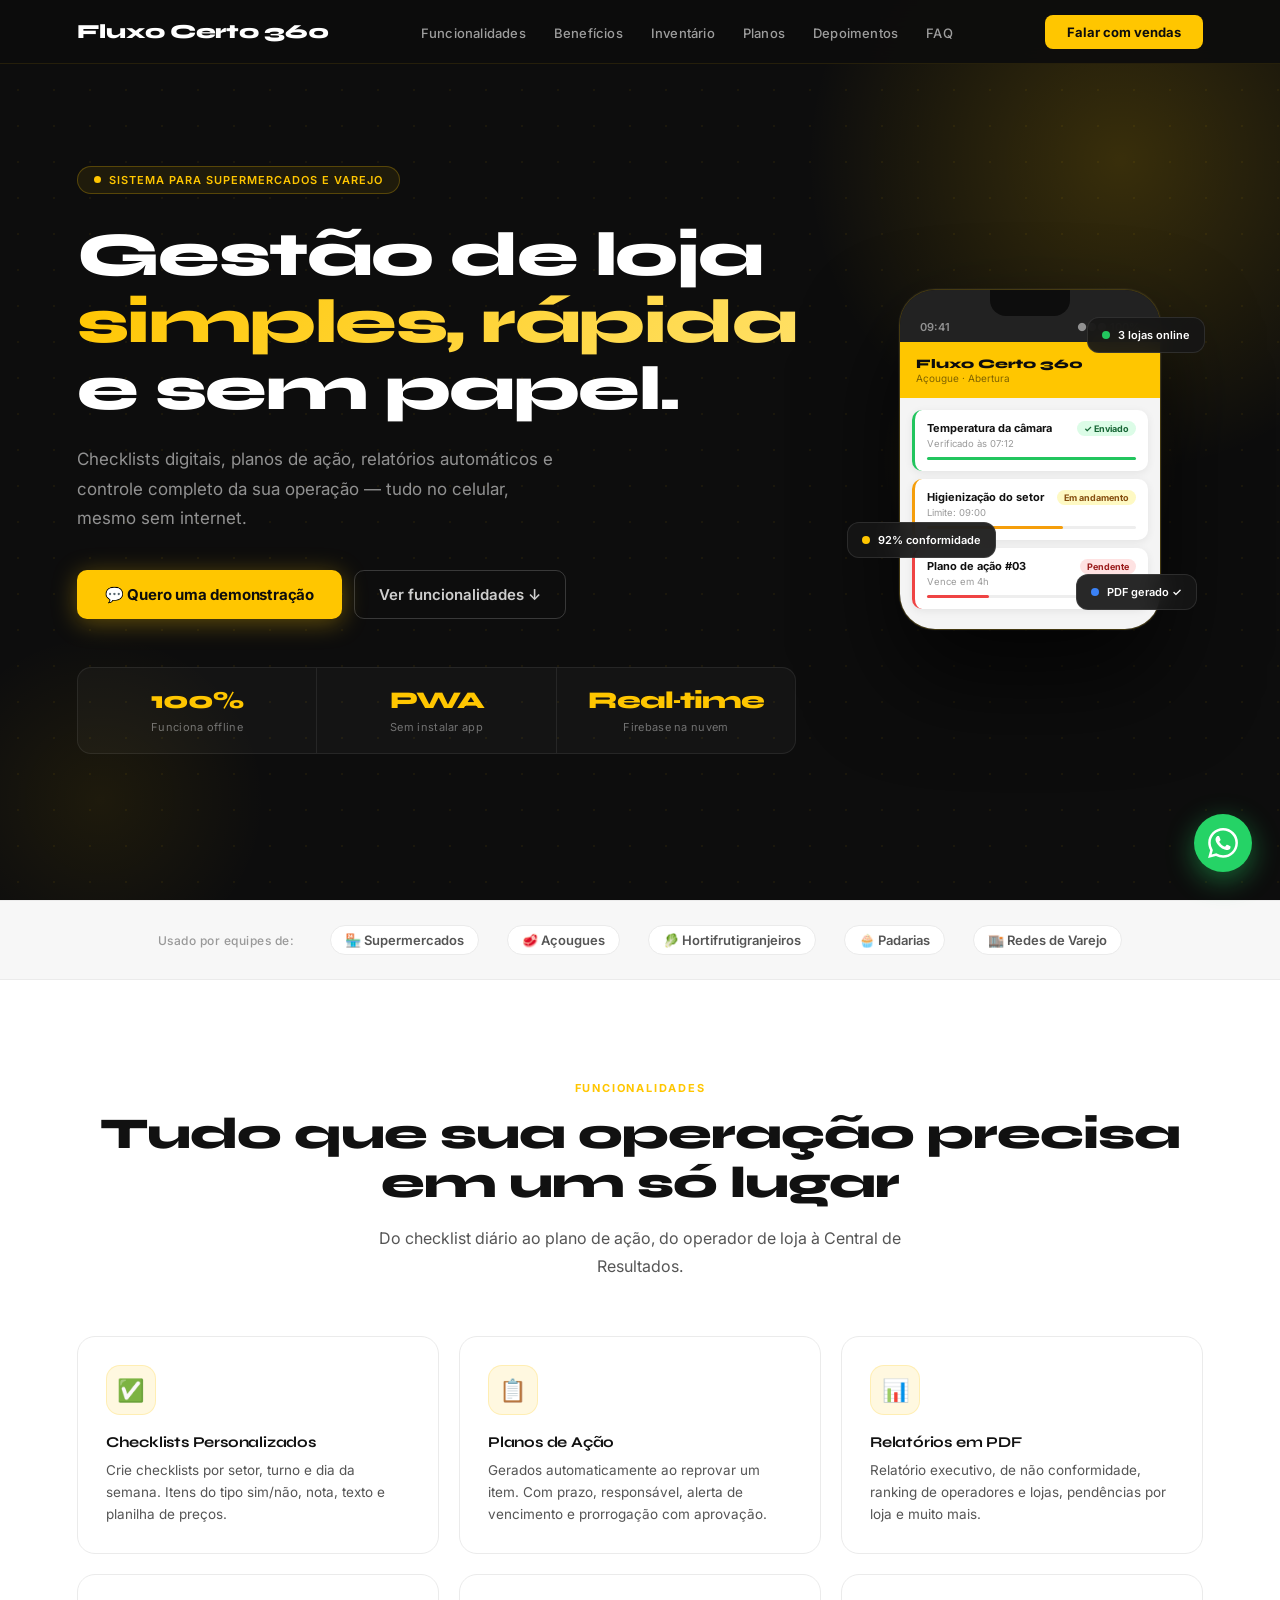
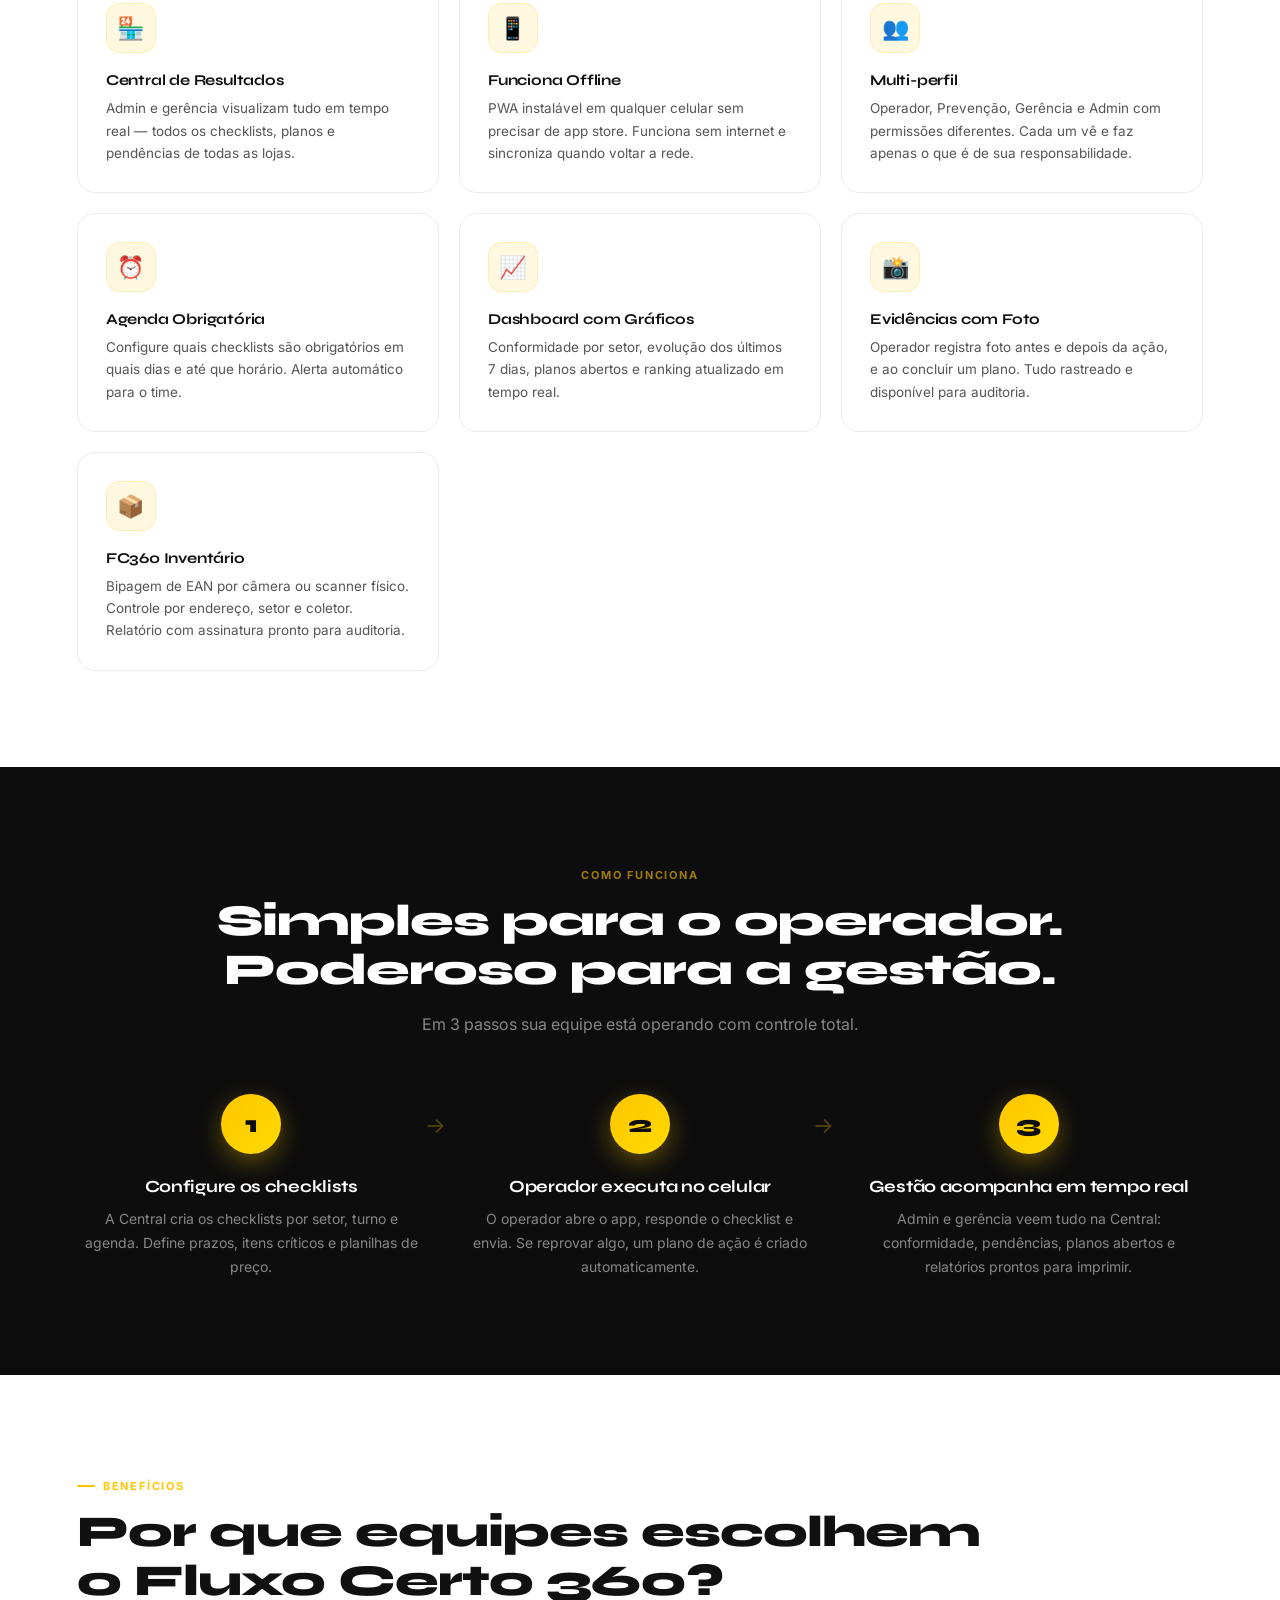
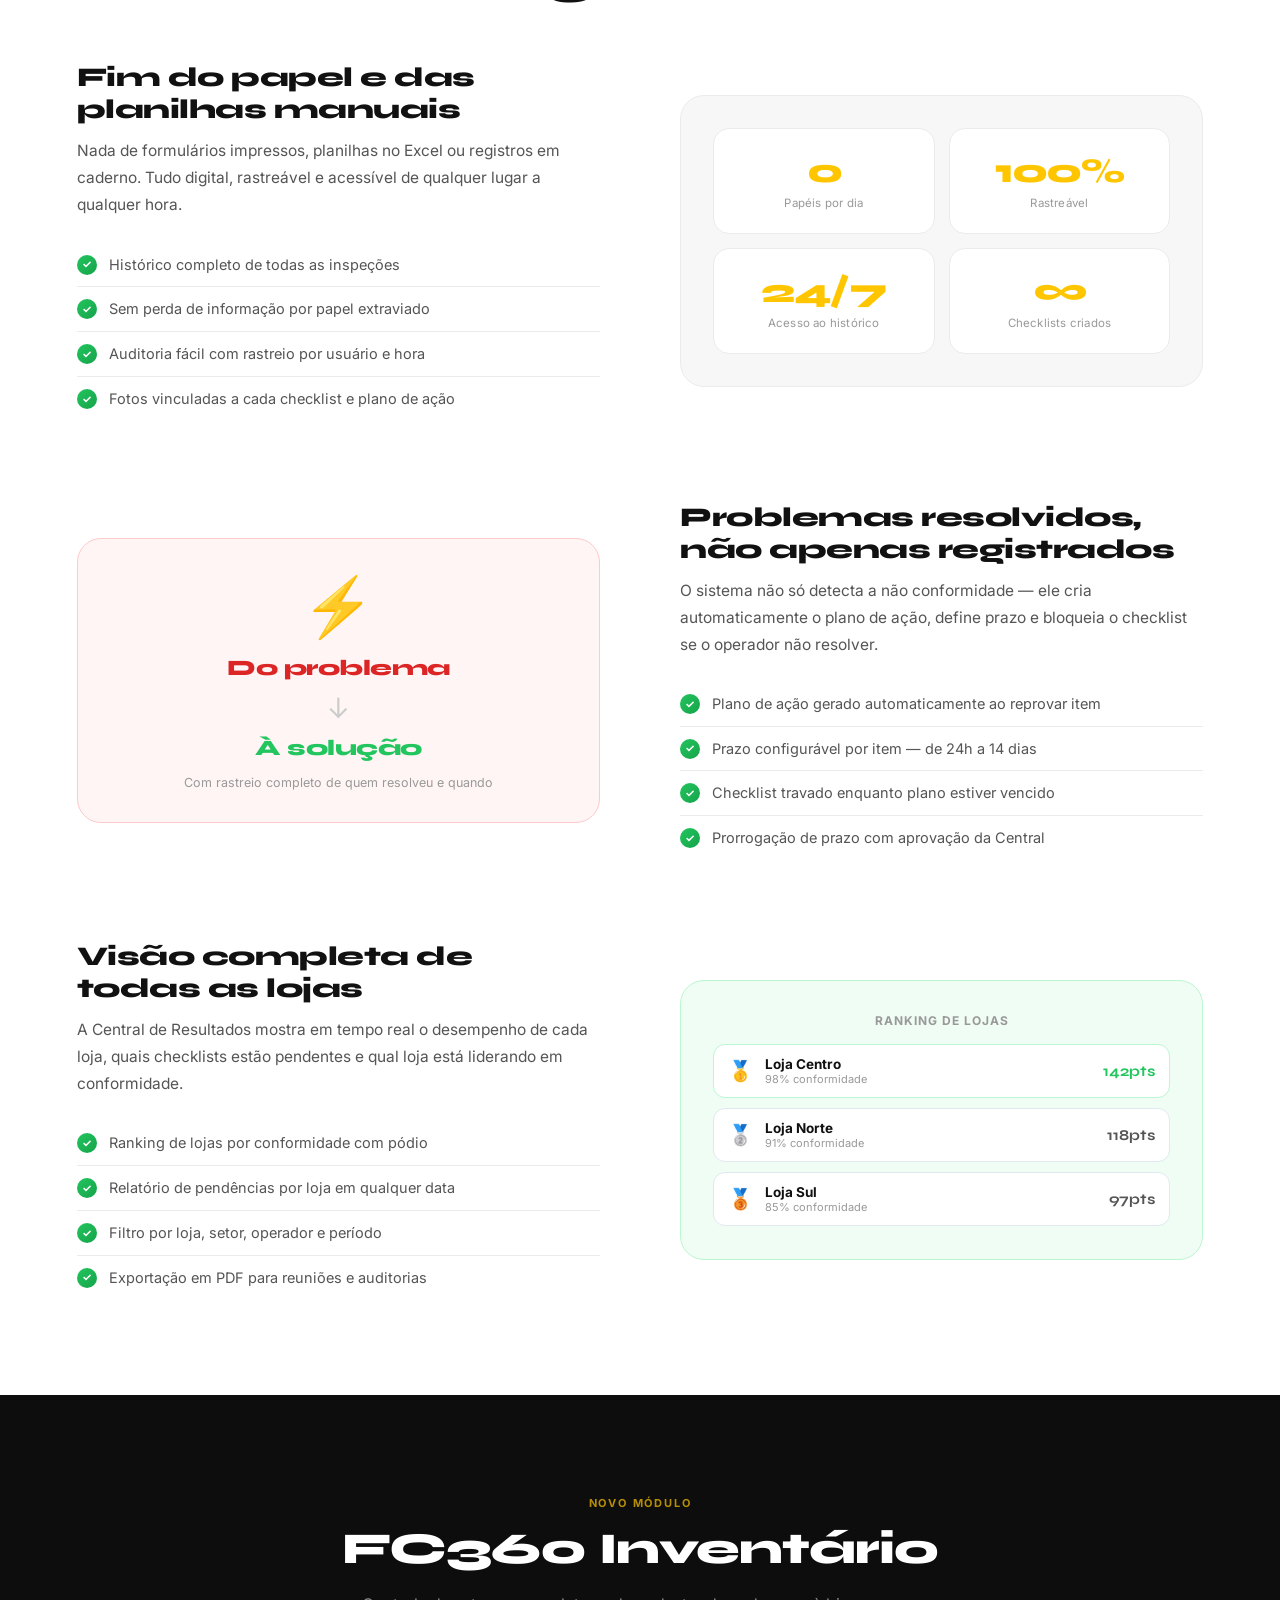
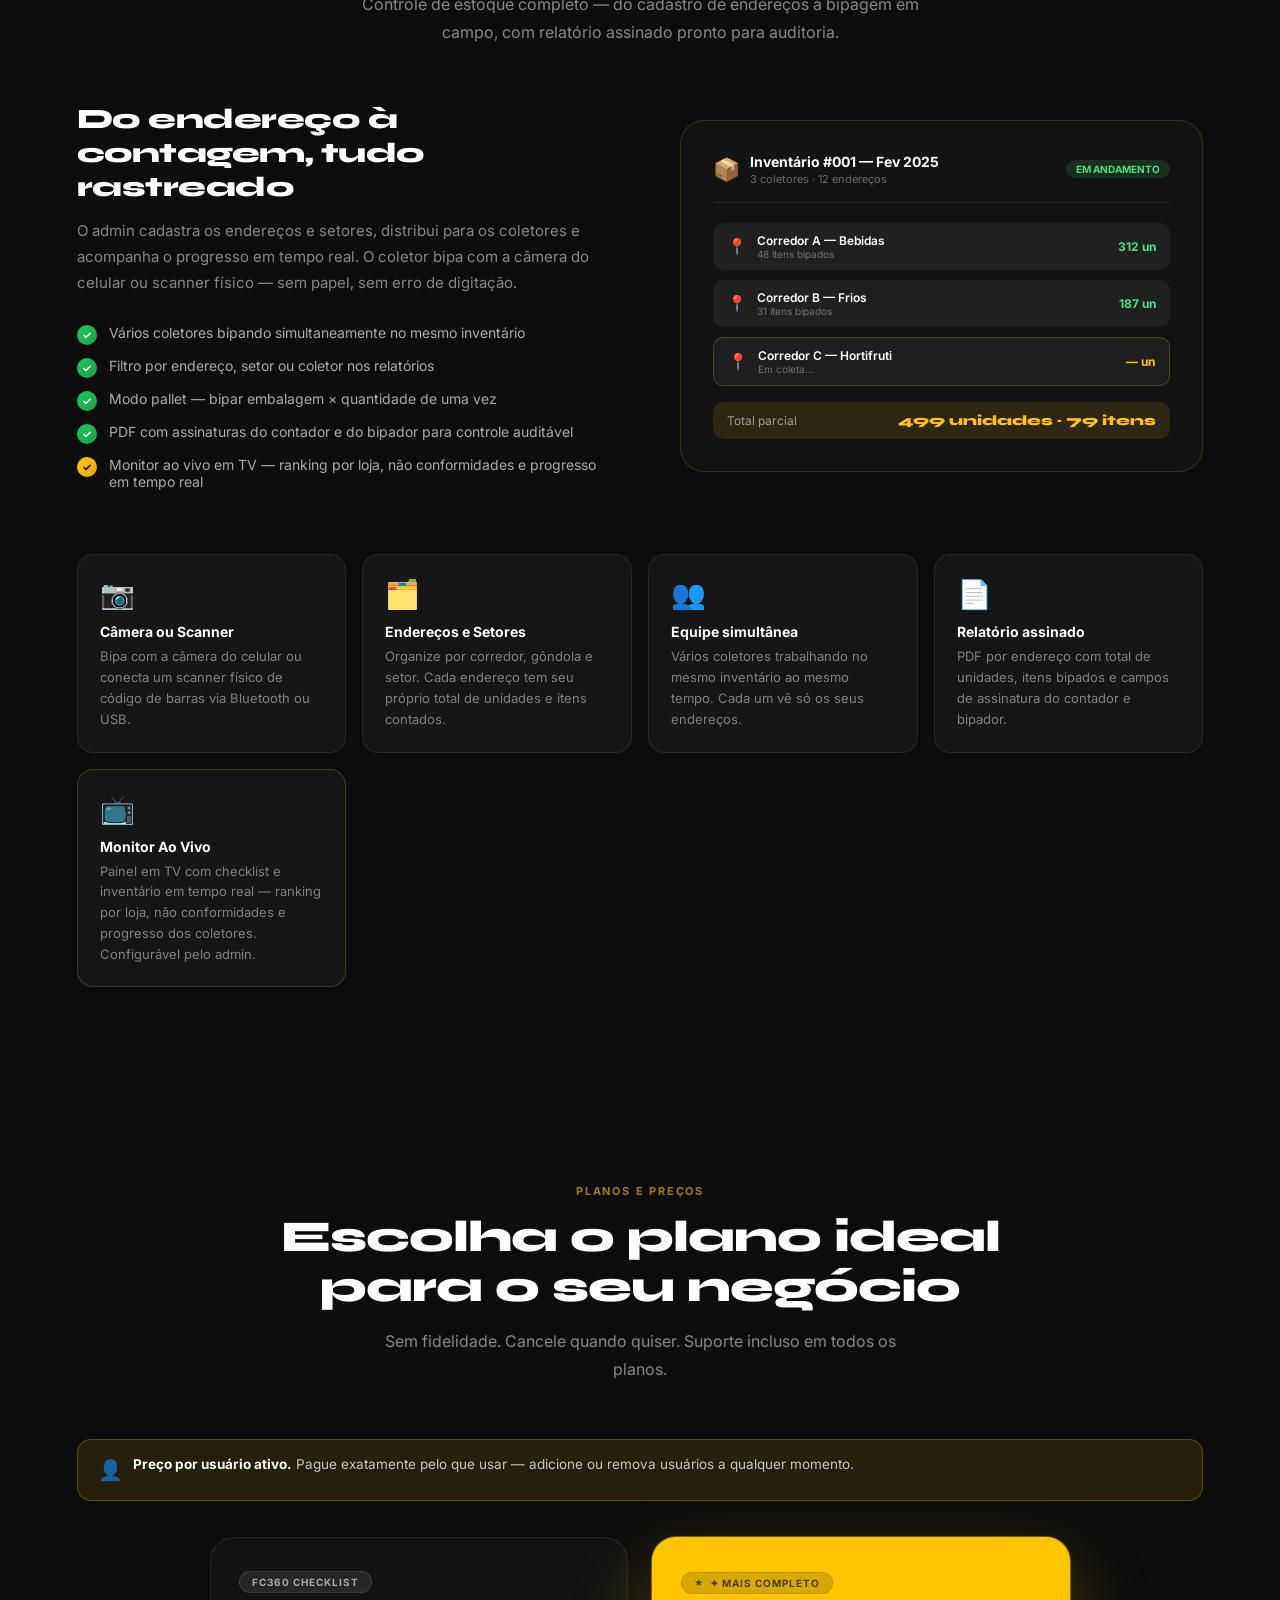
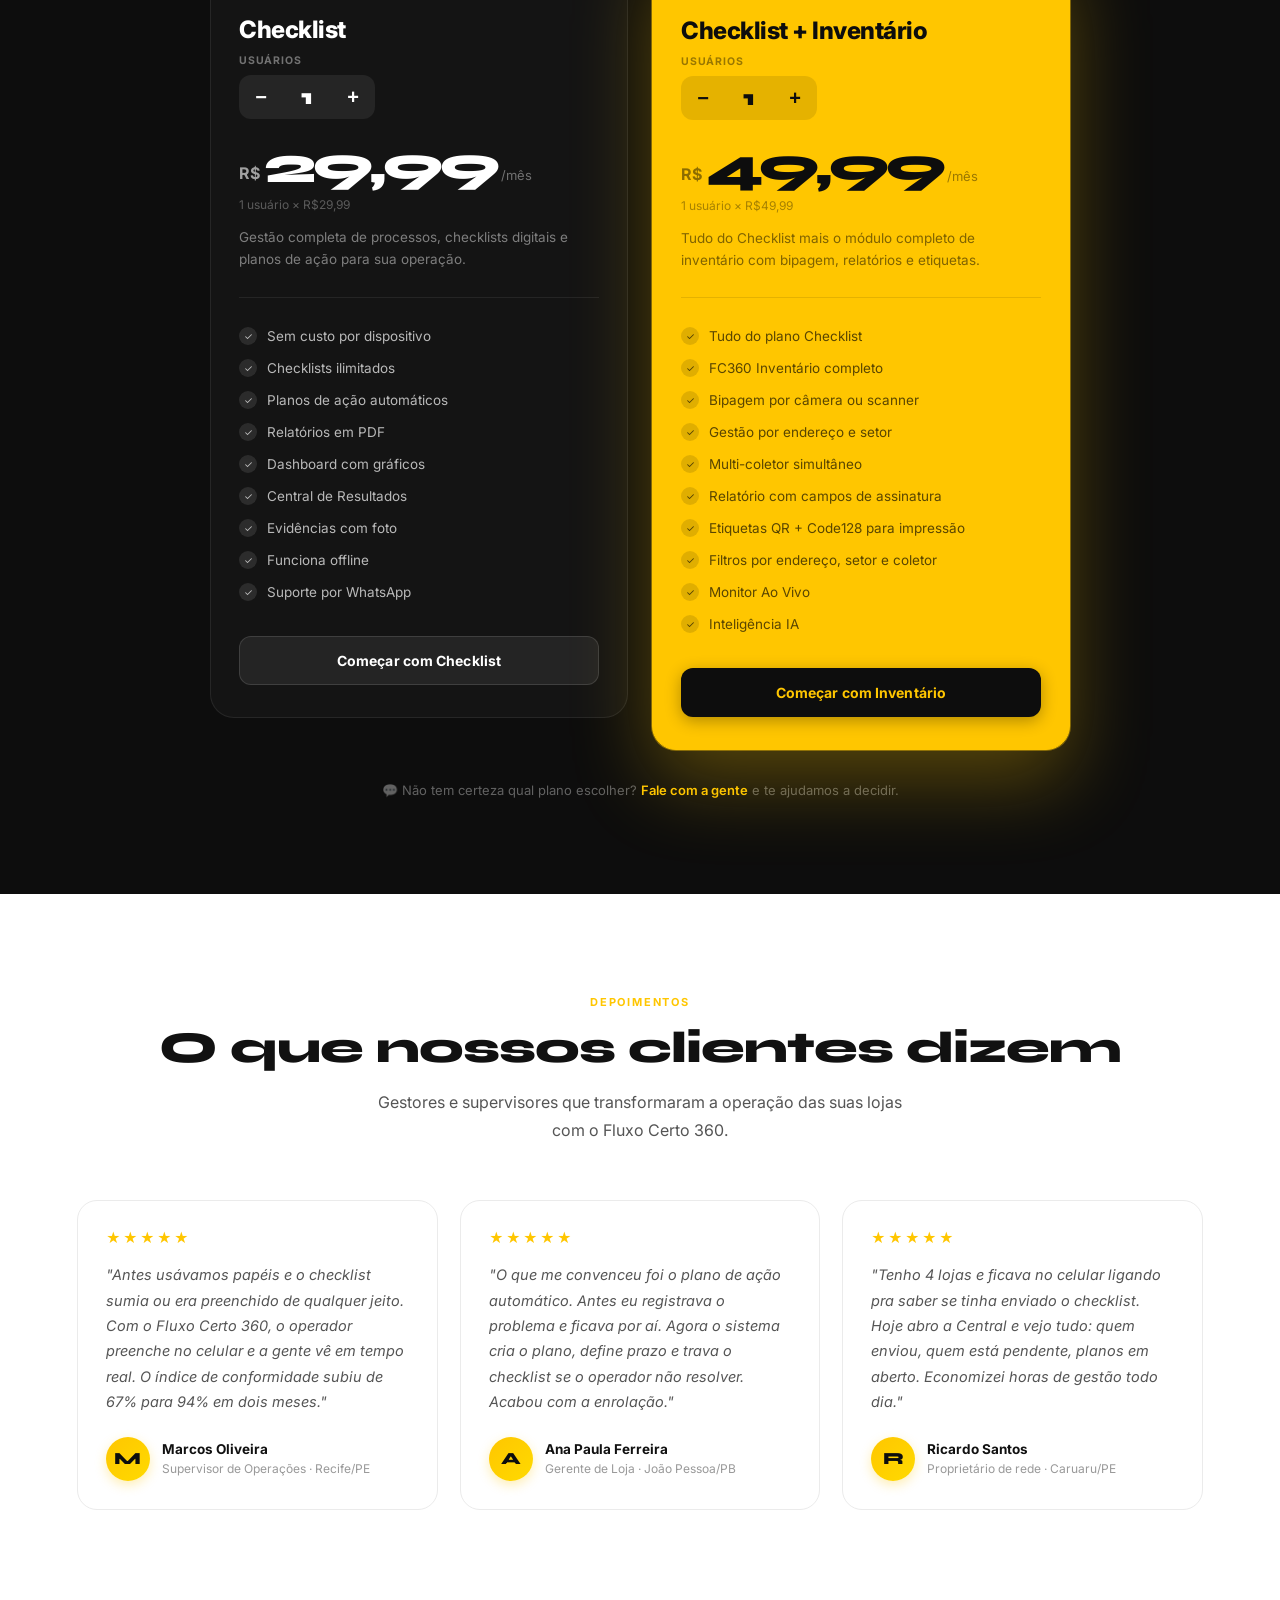
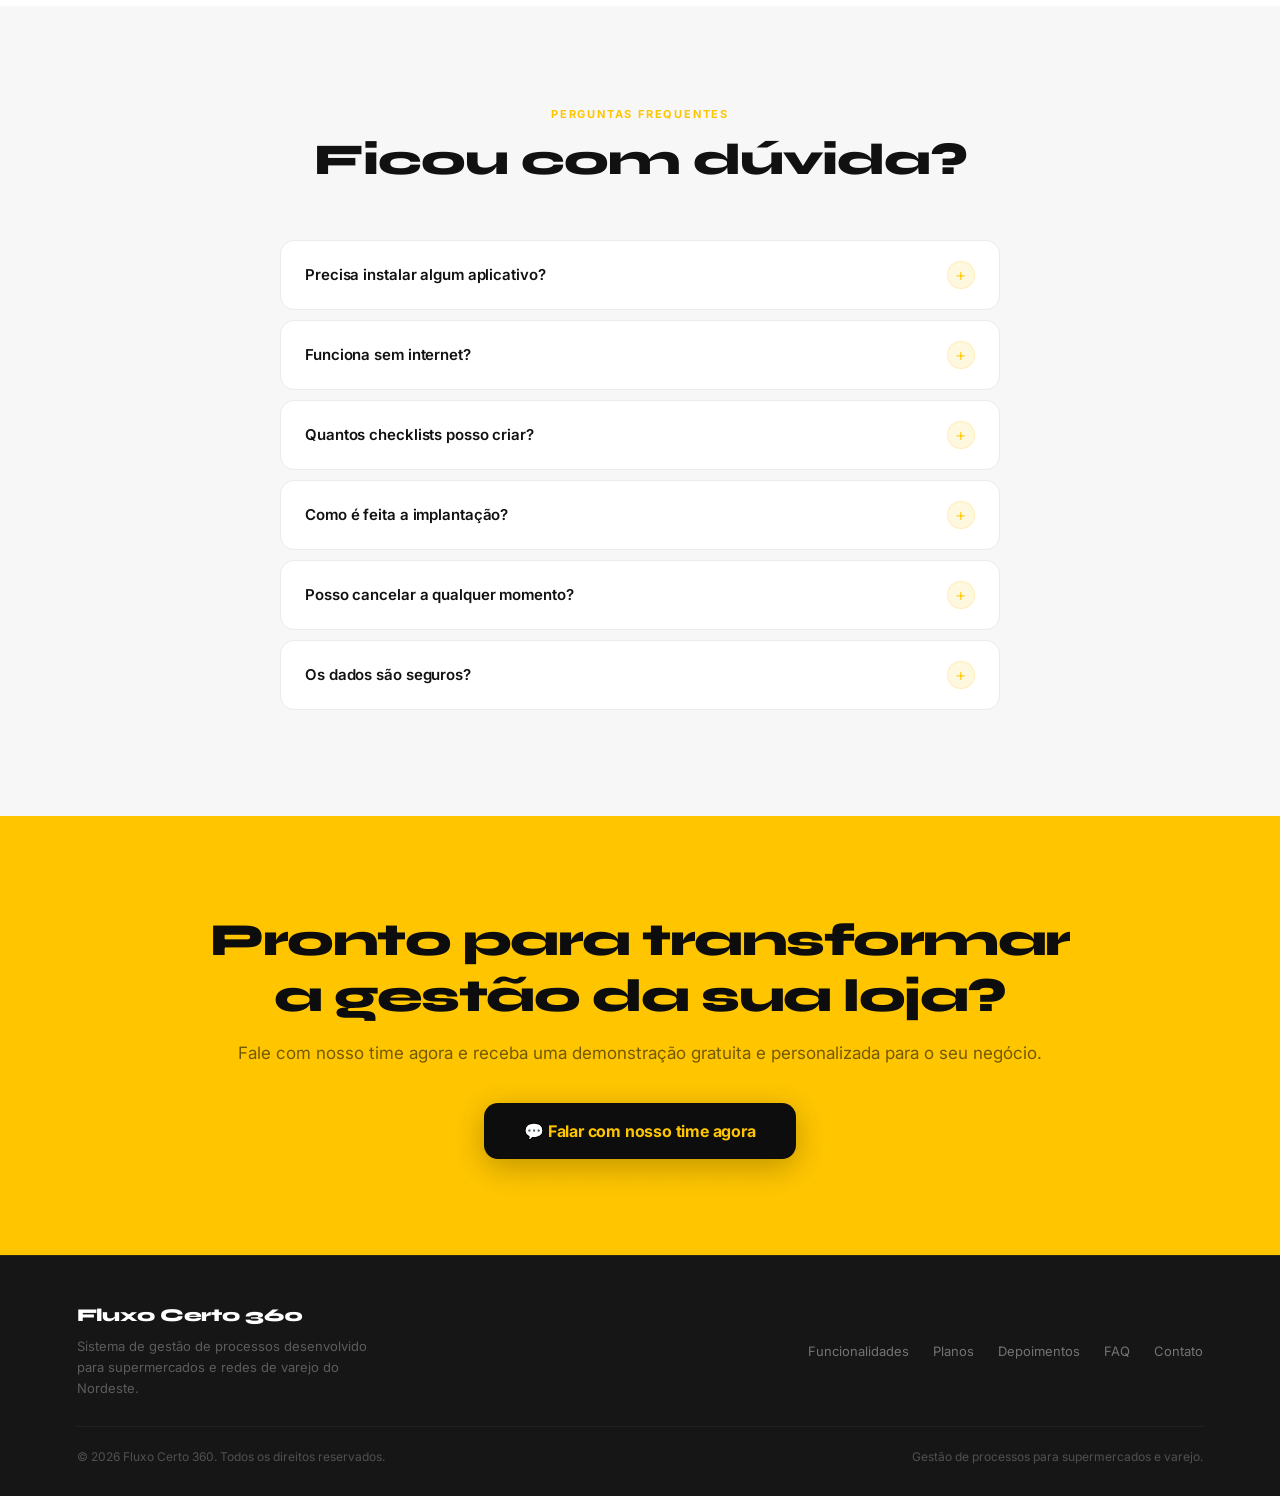
==== commit 7558985c: "fix: remove 'Usuários ilimitados' — preço é por usuário" ====
--- a/landing/index.html
+++ b/landing/index.html
@@ -1074,6 +1074,7 @@
           <li style="display:flex;align-items:flex-start;gap:12px;font-size:14px;color:rgba(255,255,255,.65)"><span style="width:20px;height:20px;border-radius:50%;background:linear-gradient(135deg,#22c55e,#16a34a);display:flex;align-items:center;justify-content:center;font-size:11px;color:#fff;font-weight:700;flex-shrink:0;margin-top:1px">✓</span>Filtro por endereço, setor ou coletor nos relatórios</li>
           <li style="display:flex;align-items:flex-start;gap:12px;font-size:14px;color:rgba(255,255,255,.65)"><span style="width:20px;height:20px;border-radius:50%;background:linear-gradient(135deg,#22c55e,#16a34a);display:flex;align-items:center;justify-content:center;font-size:11px;color:#fff;font-weight:700;flex-shrink:0;margin-top:1px">✓</span>Modo pallet — bipar embalagem × quantidade de uma vez</li>
           <li style="display:flex;align-items:flex-start;gap:12px;font-size:14px;color:rgba(255,255,255,.65)"><span style="width:20px;height:20px;border-radius:50%;background:linear-gradient(135deg,#22c55e,#16a34a);display:flex;align-items:center;justify-content:center;font-size:11px;color:#fff;font-weight:700;flex-shrink:0;margin-top:1px">✓</span>PDF com assinaturas do contador e do bipador para controle auditável</li>
+          <li style="display:flex;align-items:flex-start;gap:12px;font-size:14px;color:rgba(255,255,255,.65)"><span style="width:20px;height:20px;border-radius:50%;background:linear-gradient(135deg,#FFC600,#e6a800);display:flex;align-items:center;justify-content:center;font-size:11px;color:#0d0d0d;font-weight:700;flex-shrink:0;margin-top:1px">✓</span>Monitor ao vivo em TV — ranking por loja, não conformidades e progresso em tempo real</li>
         </ul>
       </div>
       <div class="fade-right" style="background:rgba(255,255,255,.03);border:1px solid rgba(255,198,0,.15);border-radius:24px;padding:32px">
@@ -1136,6 +1137,11 @@
         <div style="font-size:14px;font-weight:700;color:#fff;margin-bottom:6px">Relatório assinado</div>
         <div style="font-size:13px;color:rgba(255,255,255,.45);line-height:1.6">PDF por endereço com total de unidades, itens bipados e campos de assinatura do contador e bipador.</div>
       </div>
+      <div style="background:rgba(255,255,255,.04);border:1px solid rgba(255,198,0,.2);border-radius:16px;padding:22px" class="fade-up">
+        <div style="font-size:28px;margin-bottom:12px">📺</div>
+        <div style="font-size:14px;font-weight:700;color:#fff;margin-bottom:6px">Monitor Ao Vivo</div>
+        <div style="font-size:13px;color:rgba(255,255,255,.45);line-height:1.6">Painel em TV com checklist e inventário em tempo real — ranking por loja, não conformidades e progresso dos coletores. Configurável pelo admin.</div>
+      </div>
     </div>
   </div>
 </section>
@@ -1175,13 +1181,14 @@
         <p class="plan-desc" style="margin-top:14px">Gestão completa de processos, checklists digitais e planos de ação para sua operação.</p>
         <div class="plan-divider"></div>
         <ul class="plan-features">
+          <li><span class="check">✓</span>Sem custo por dispositivo</li>
           <li><span class="check">✓</span>Checklists ilimitados</li>
           <li><span class="check">✓</span>Planos de ação automáticos</li>
           <li><span class="check">✓</span>Relatórios em PDF</li>
           <li><span class="check">✓</span>Dashboard com gráficos</li>
           <li><span class="check">✓</span>Central de Resultados</li>
+          <li><span class="check">✓</span>Evidências com foto</li>
           <li><span class="check">✓</span>Funciona offline</li>
-          <li><span class="check">✓</span>Evidências com foto</li>
           <li><span class="check">✓</span>Suporte por WhatsApp</li>
         </ul>
         <a class="plan-cta" id="plan-cta-a" href="https://wa.me/5581991665457?text=Quero%20o%20FC360%20Checklist!" target="_blank">Começar com Checklist</a>
@@ -1214,6 +1221,8 @@
           <li><span class="check">✓</span>Relatório com campos de assinatura</li>
           <li><span class="check">✓</span>Etiquetas QR + Code128 para impressão</li>
           <li><span class="check">✓</span>Filtros por endereço, setor e coletor</li>
+          <li><span class="check">✓</span>Monitor Ao Vivo</li>
+          <li><span class="check">✓</span>Inteligência IA</li>
         </ul>
         <a class="plan-cta" id="plan-cta-b" href="https://wa.me/5581991665457?text=Quero%20o%20FC360%20Checklist%20%2B%20Invent%C3%A1rio!" target="_blank">Começar com Inventário</a>
       </div>
